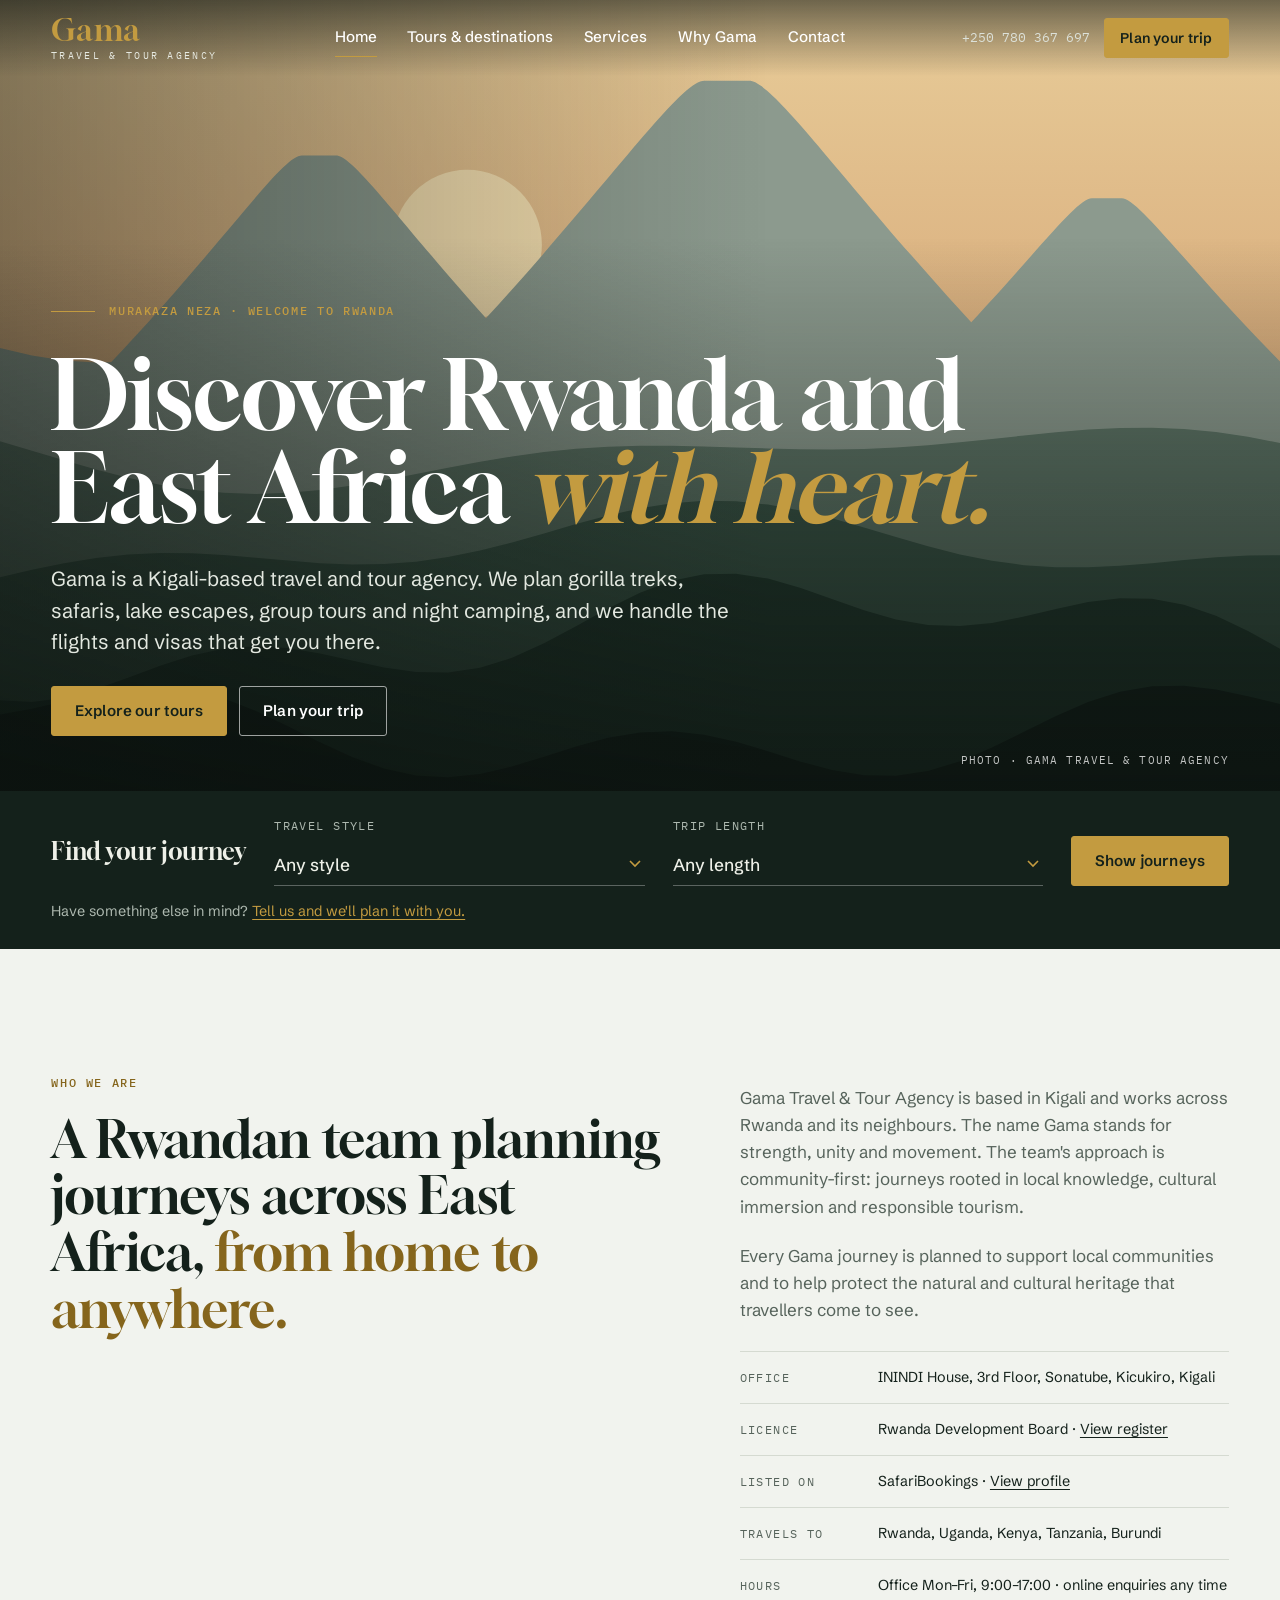
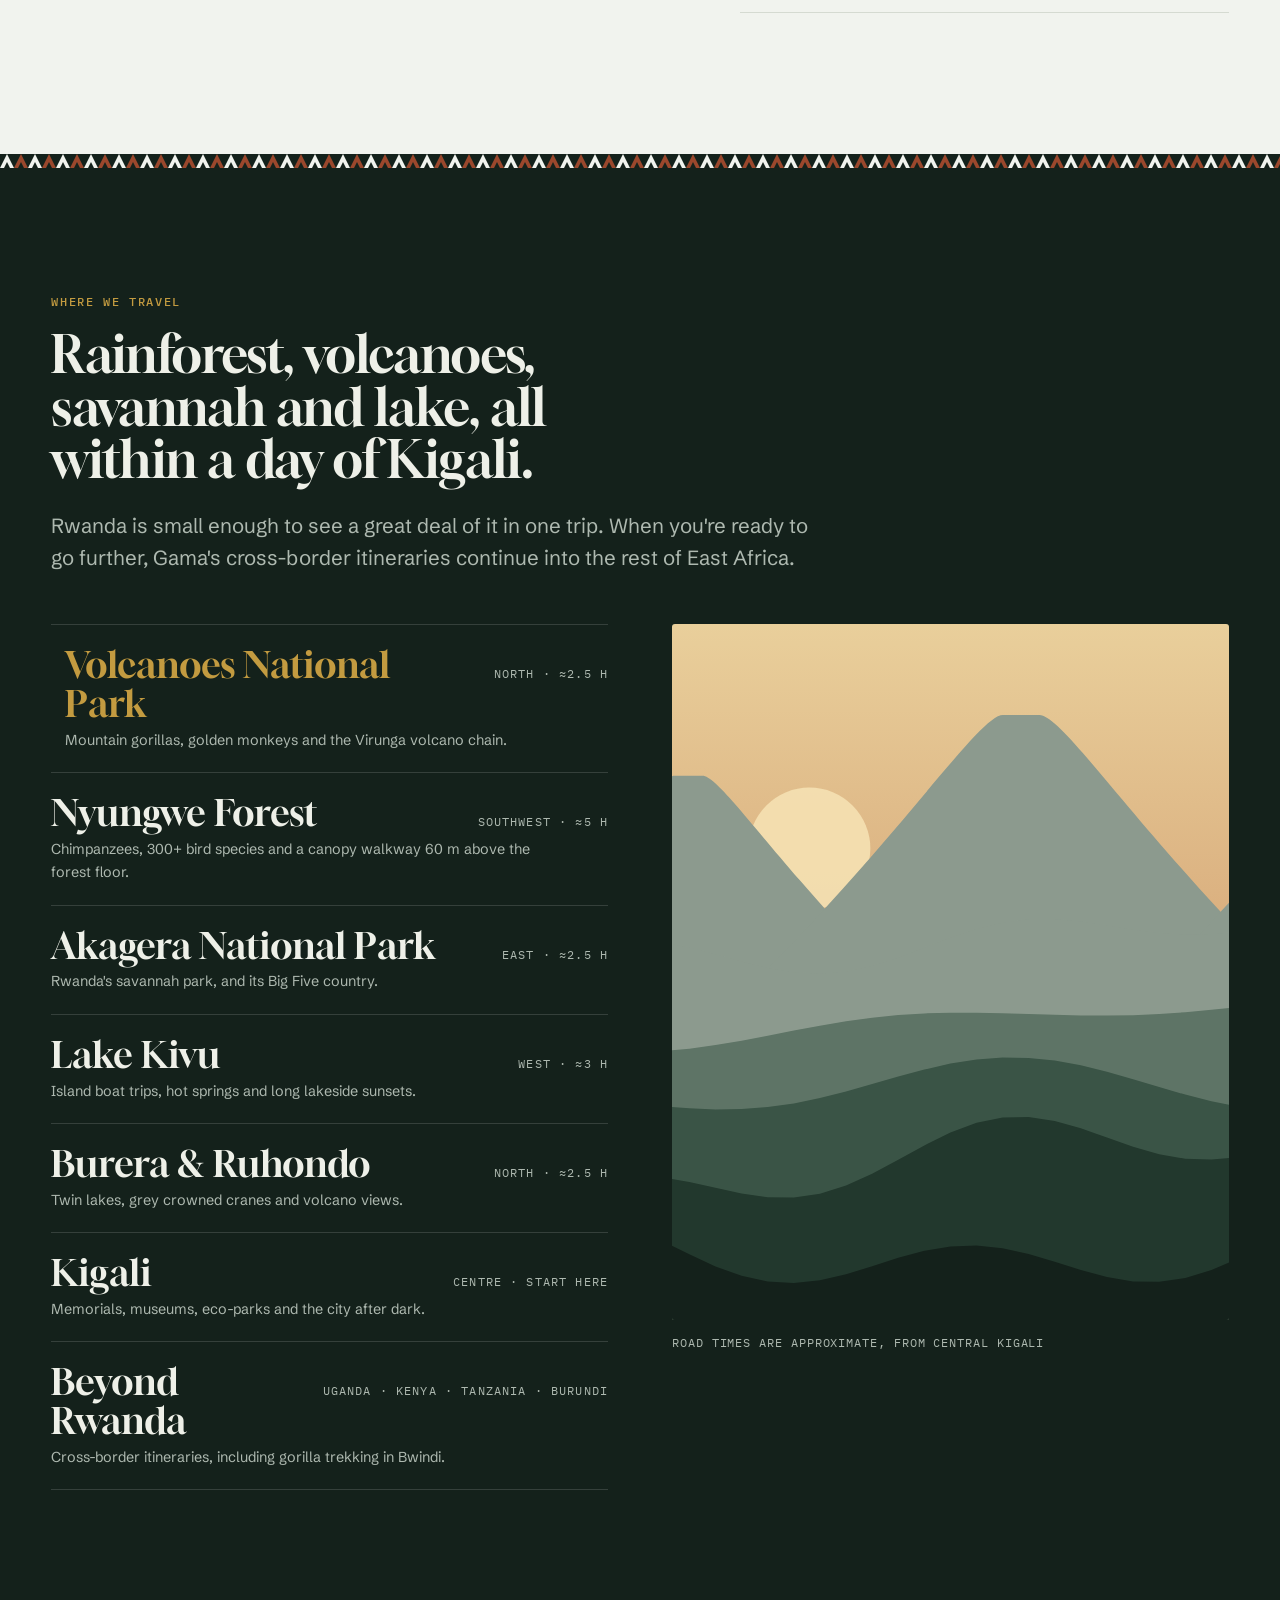
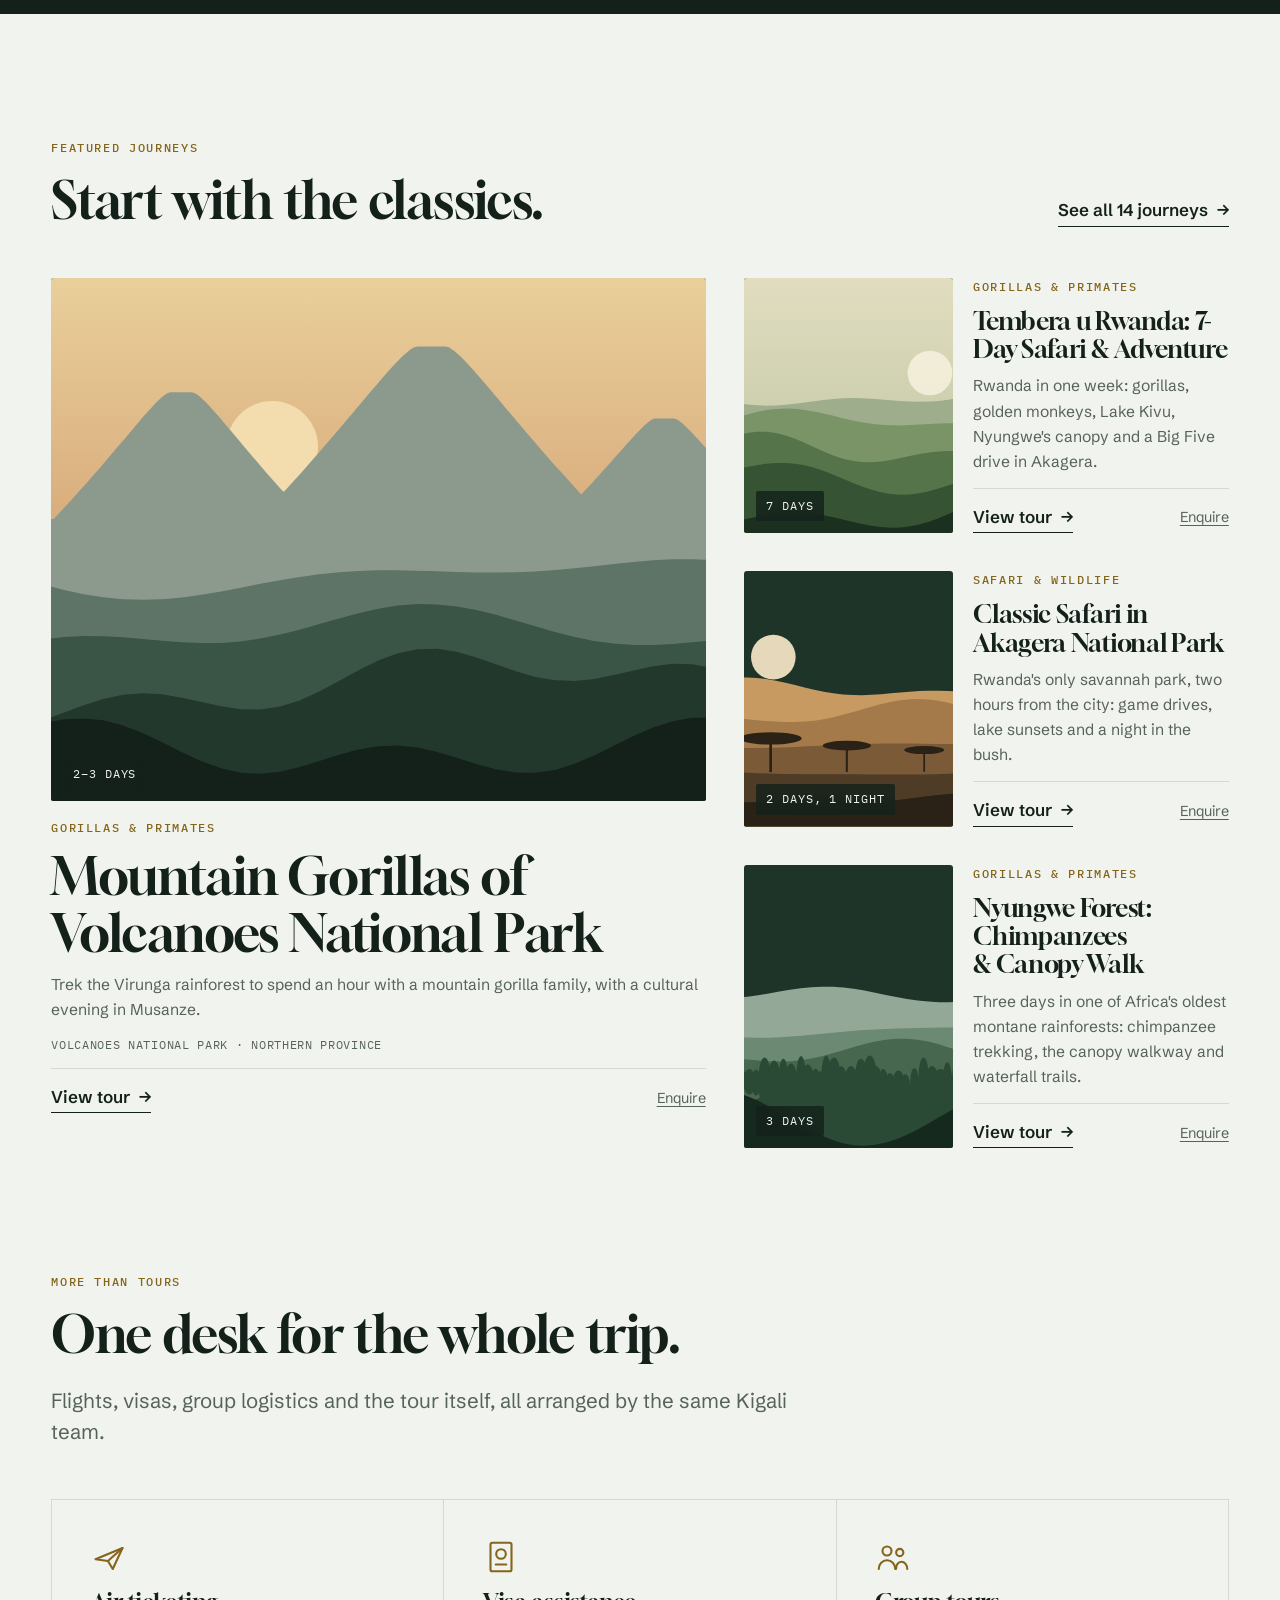
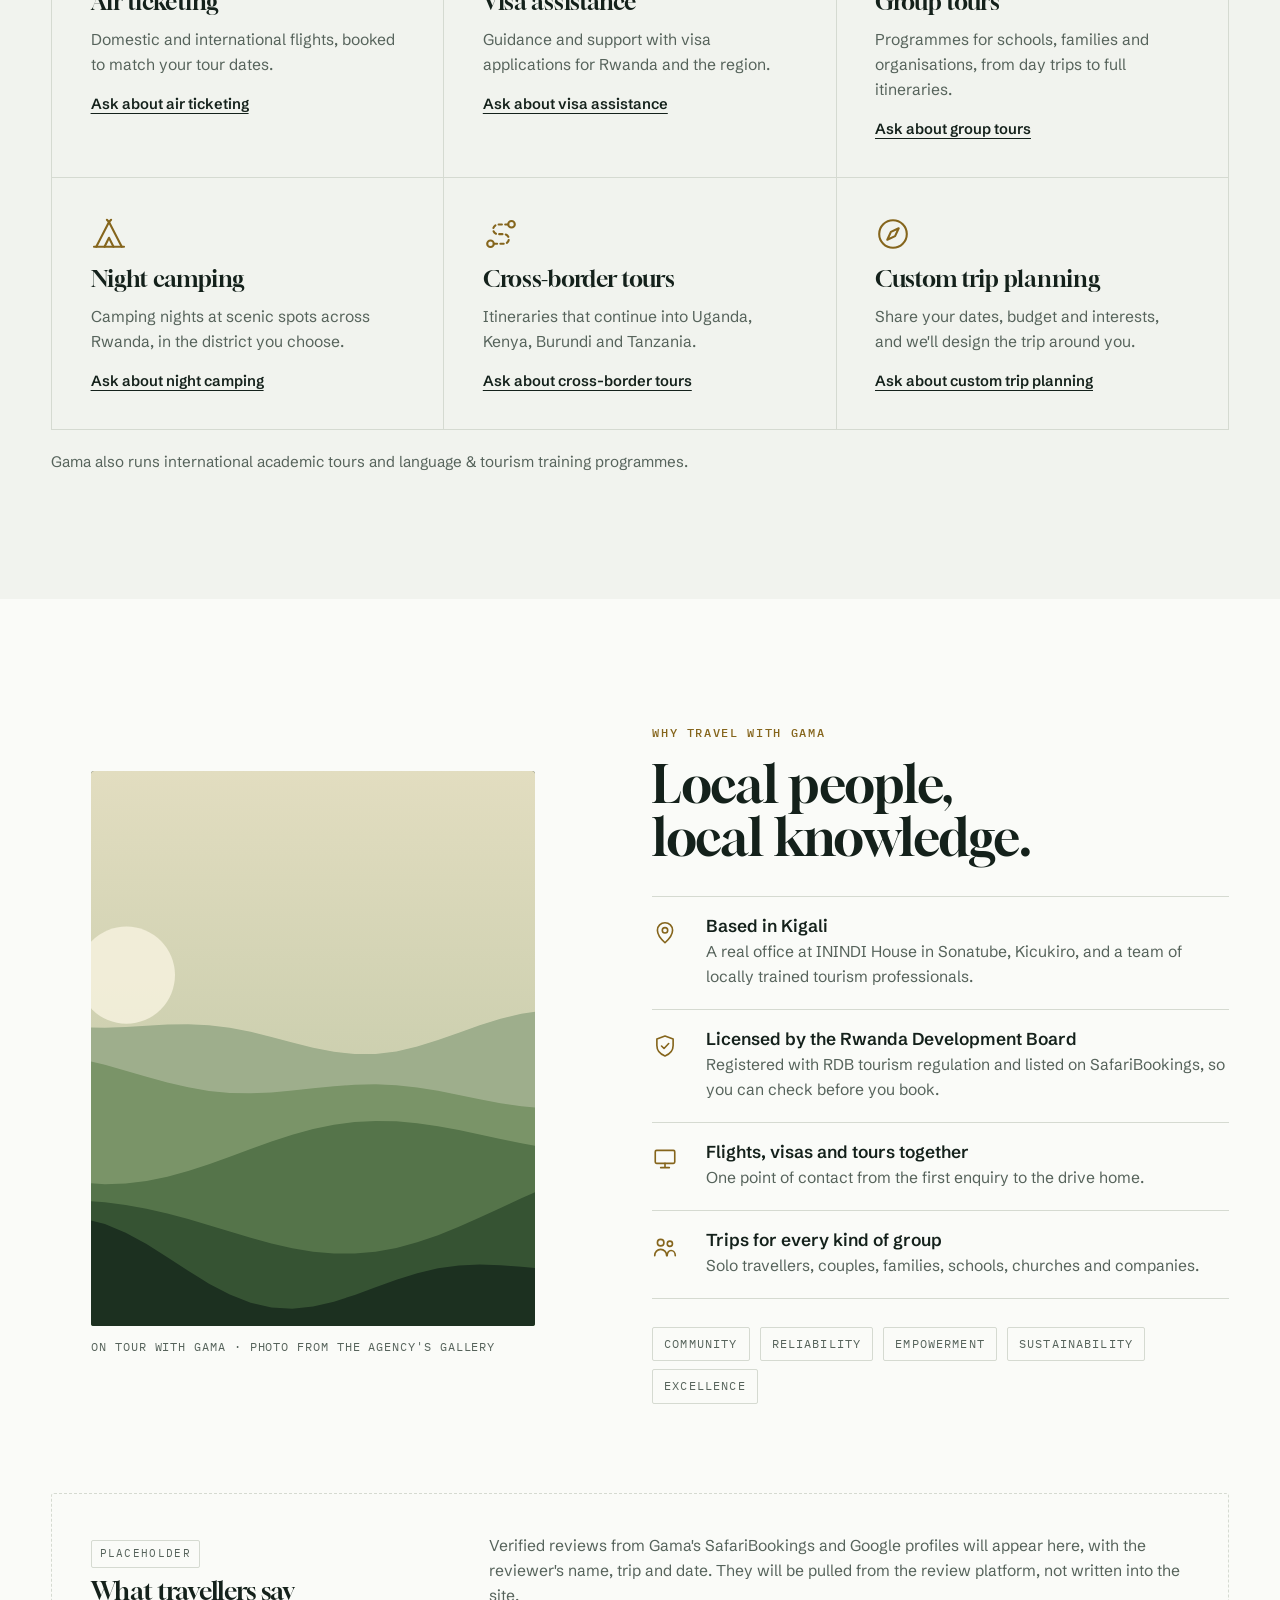
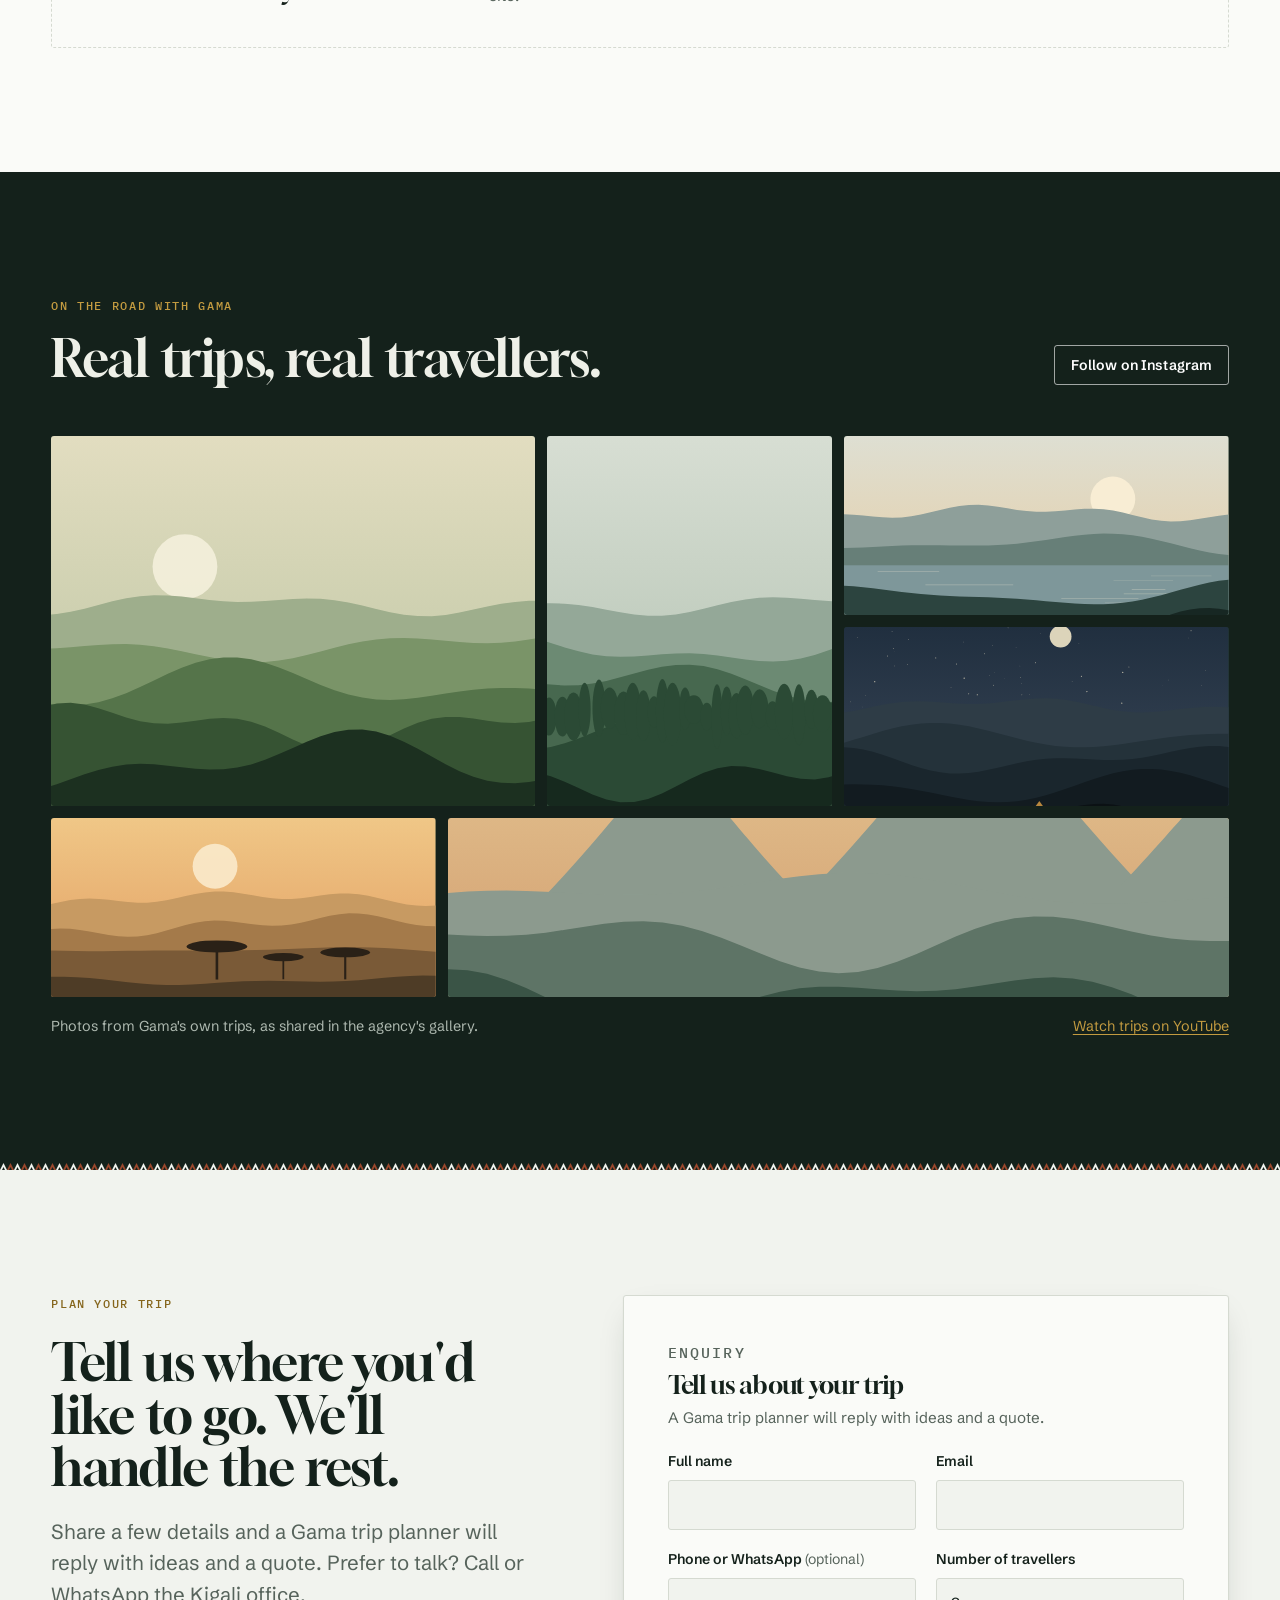
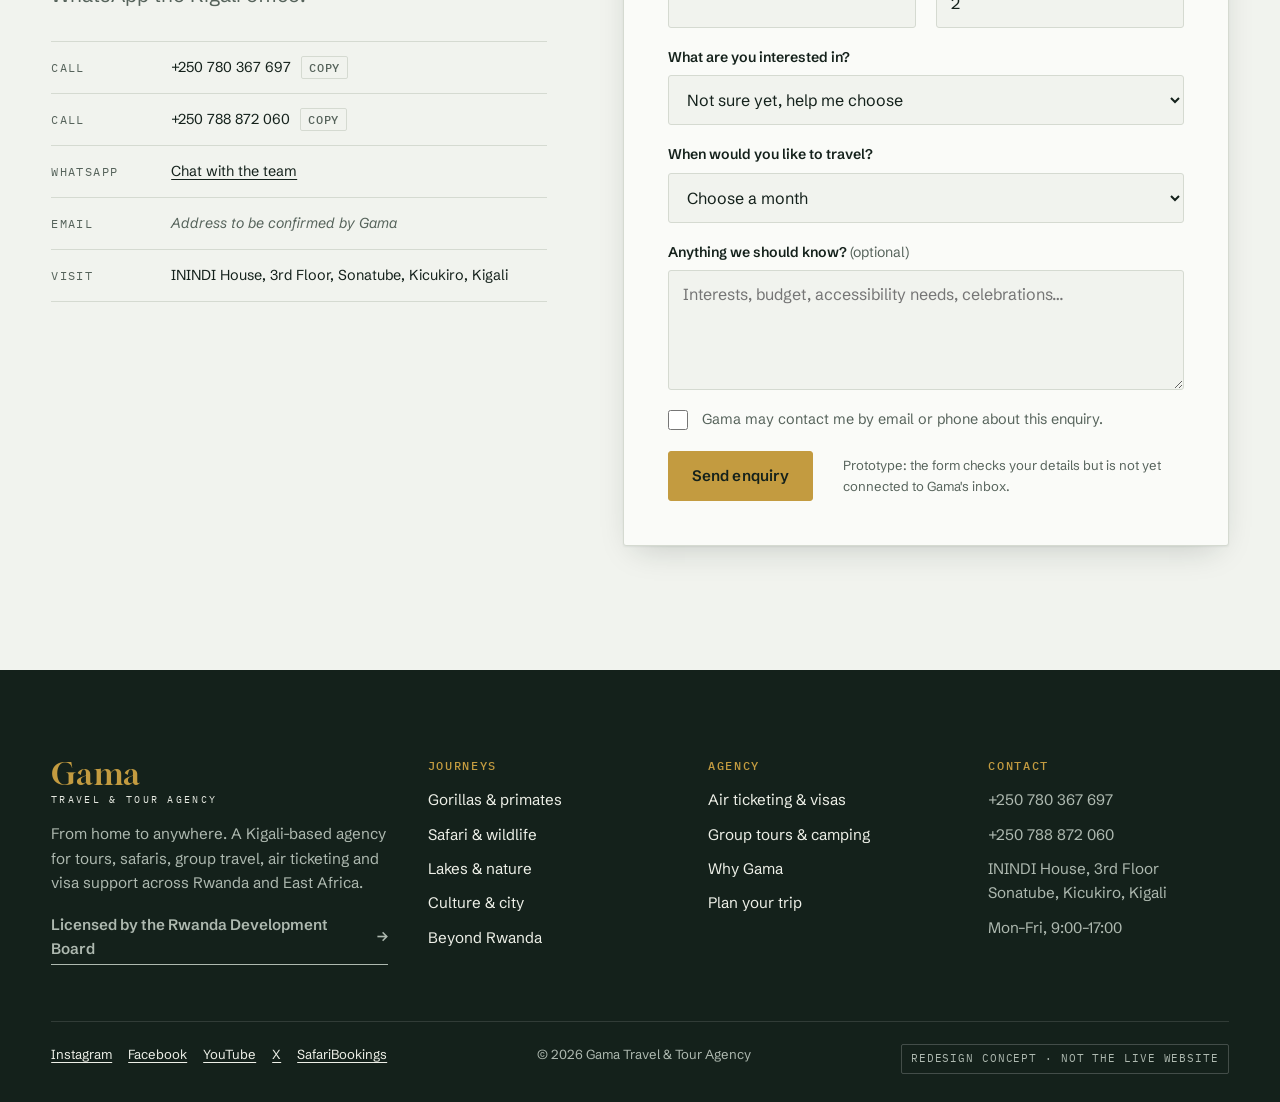
==== index.html @ 17bc899b "Add Gama Tour static site Co-Authored-By: Claude Opus 5.5 <noreply@anthropic.com> Claude-Session: ht" ====
<!doctype html>
<html lang="en">
<head>
<meta charset="utf-8">
<meta name="viewport" content="width=device-width, initial-scale=1, viewport-fit=cover">
<title>Gama Travel & Tour Agency · Tours in Rwanda & East Africa</title>
<meta name="claude:viewport-fit-sides" content="cover">
<meta name="description" content="Gorilla trekking, safaris, lake escapes, group tours and night camping across Rwanda and East Africa, planned by a Kigali-based, RDB-licensed team. Flights and visa support included.">
<meta property="og:title" content="Gama Travel & Tour Agency · Tours in Rwanda & East Africa">
<meta property="og:description" content="Gorilla trekking, safaris, lake escapes, group tours and night camping across Rwanda and East Africa, planned by a Kigali-based, RDB-licensed team. Flights and visa support included.">
<meta property="og:type" content="website">
<meta name="theme-color" content="#14211B">
<link rel="canonical" href="https://www.gamatour.agency/">
<link rel="preconnect" href="https://fonts.googleapis.com">
<link rel="preconnect" href="https://fonts.gstatic.com" crossorigin>
<link rel="stylesheet" href="https://fonts.googleapis.com/css2?family=Gloock&family=IBM+Plex+Mono:wght@400;500&family=Schibsted+Grotesk:ital,wght@0,400;0,500;0,600;1,400&display=swap">
<link rel="stylesheet" href="css/styles.css">
</head>
<body class="home-page">
<a class="skip-link" href="#main">Skip to content</a>
<header class="site-header">
  <div class="wrap">
    <a class="brand" href="index.html" aria-label="Gama Travel &amp; Tour Agency, home">
      <span class="brand__name">Gama</span>
      <span class="brand__sub">Travel &amp; Tour Agency</span>
    </a>
    <nav class="nav" aria-label="Main">
      <a href="index.html" aria-current="page">Home</a>
      <a href="tours.html">Tours &amp; destinations</a>
      <a href="index.html#services">Services</a>
      <a href="index.html#why">Why Gama</a>
      <a href="index.html#plan">Contact</a>
    </nav>
    <div class="header-cta">
      <a class="header-phone" href="tel:+250780367697">+250 780 367 697</a>
      <a class="btn btn--small" href="index.html#plan">Plan your trip</a>
      <button class="menu-toggle" type="button" aria-expanded="false" aria-controls="mobile-menu"><span></span><span class="visually-hidden">Menu</span></button>
    </div>
  </div>
</header>
<div class="mobile-menu" id="mobile-menu" hidden>
  <div class="wrap">
    <nav aria-label="Mobile">
      <a href="index.html">Home</a>
      <a href="tours.html">Tours &amp; destinations</a>
      <a href="index.html#services">Services</a>
      <a href="index.html#why">Why Gama</a>
      <a href="index.html#plan">Contact</a>
    </nav>
    <div class="mobile-menu__foot">
      <a class="btn" href="index.html#plan">Plan your trip</a>
      <p>Call or WhatsApp: +250 780 367 697 · +250 788 872 060</p>
      <p>ININDI House, 3rd Floor, Sonatube, Kicukiro, Kigali</p>
    </div>
  </div>
</div>

<main id="main">
  <section class="hero" aria-labelledby="hero-title">
    <figure class="media " data-scene="volcano" data-seed="11"><img src="https://www.gamatour.agency/wp-content/uploads/2025/08/WhatsApp-Image-2025-08-14-at-8.25.55-AM.jpeg" alt="Travellers on a Gama tour in Rwanda" fetchpriority="high" decoding="async"></figure>
    <div class="wrap hero__inner">
      <p class="eyebrow eyebrow--light hero__kicker">Murakaza neza · Welcome to Rwanda</p>
      <h1 id="hero-title">Discover Rwanda and East Africa <em>with heart.</em></h1>
      <p class="hero__text">Gama is a Kigali-based travel and tour agency. We plan gorilla treks, safaris, lake escapes, group tours and night camping, and we handle the flights and visas that get you there.</p>
      <div class="hero__actions">
        <a class="btn" href="tours.html">Explore our tours</a>
        <a class="btn btn--ghost" href="#plan">Plan your trip</a>
      </div>
    </div>
    <p class="hero__caption">Photo · Gama Travel &amp; Tour Agency</p>
  </section>

  <div class="finder-wrap">
    <form class="wrap finder" id="finder" aria-label="Find a journey">
      <p class="finder__title">Find your journey</p>
      <div>
        <label for="finder-style">Travel style</label>
        <select class="select-dark" id="finder-style" name="style" data-fill="categories"></select>
      </div>
      <div>
        <label for="finder-length">Trip length</label>
        <select class="select-dark" id="finder-length" name="length" data-fill="durations"></select>
      </div>
      <button class="btn" type="submit">Show journeys</button>
      <p class="finder__foot">Have something else in mind? <a href="#plan">Tell us and we'll plan it with you.</a></p>
    </form>
  </div>

  <section class="section" aria-labelledby="intro-title">
    <div class="wrap intro">
      <div class="reveal">
        <p class="eyebrow" id="intro-title">Who we are</p>
        <p class="intro__statement" style="margin-top:18px">A Rwandan team planning journeys across East Africa, <span>from home to anywhere.</span></p>
      </div>
      <div class="intro__body reveal">
        <p>Gama Travel &amp; Tour Agency is based in Kigali and works across Rwanda and its neighbours. The name Gama stands for strength, unity and movement. The team's approach is community-first: journeys rooted in local knowledge, cultural immersion and responsible tourism.</p>
        <p>Every Gama journey is planned to support local communities and to help protect the natural and cultural heritage that travellers come to see.</p>
        <dl class="ledger">
          <div><dt>Office</dt><dd>ININDI House, 3rd Floor, Sonatube, Kicukiro, Kigali</dd></div>
          <div><dt>Licence</dt><dd>Rwanda Development Board · <a href="https://tourismregulation.rw/en/entity/profile/2081/" target="_blank" rel="noopener">View register</a></dd></div>
          <div><dt>Listed on</dt><dd>SafariBookings · <a href="https://www.safaribookings.com/p8043" target="_blank" rel="noopener">View profile</a></dd></div>
          <div><dt>Travels to</dt><dd>Rwanda, Uganda, Kenya, Tanzania, Burundi</dd></div>
          <div><dt>Hours</dt><dd>Office Mon–Fri, 9:00–17:00 · online enquiries any time</dd></div>
        </dl>
      </div>
    </div>
  </section>

  <div class="imigongo" role="presentation"></div>

  <section class="section on-dark" id="destinations" aria-labelledby="dest-title">
    <div class="wrap">
      <div class="section-head">
        <div class="section-head__text">
          <p class="eyebrow">Where we travel</p>
          <h2 id="dest-title">Rainforest, volcanoes, savannah and lake, all within a day of Kigali.</h2>
        </div>
        <p class="lead">Rwanda is small enough to see a great deal of it in one trip. When you're ready to go further, Gama's cross-border itineraries continue into the rest of East Africa.</p>
      </div>
      <div class="destinations">
        <ul class="dest-list">
          <li class="dest-item is-active" data-dest="volcanoes">
          <a href="tours.html#primates">
            <figure class="media dest-item__thumb" data-scene="volcano" data-seed="11"><img src="https://www.gamatour.agency/wp-content/uploads/2025/08/rwanda-gorilla-tours-750x450-1.jpg" alt="" loading="lazy" decoding="async"></figure>
            <span class="dest-item__name">Volcanoes National Park</span>
            <span class="dest-item__meta">North · ≈2.5 h</span>
            <span class="dest-item__desc">Mountain gorillas, golden monkeys and the Virunga volcano chain.</span>
          </a>
        </li>
<li class="dest-item" data-dest="nyungwe">
          <a href="tour.html#nyungwe-3-day">
            <figure class="media dest-item__thumb" data-scene="forest" data-seed="3"><img src="https://www.gamatour.agency/wp-content/uploads/2026/01/canopy-walk-nyungwe-750x450-1.jpeg" alt="" loading="lazy" decoding="async"></figure>
            <span class="dest-item__name">Nyungwe Forest</span>
            <span class="dest-item__meta">Southwest · ≈5 h</span>
            <span class="dest-item__desc">Chimpanzees, 300+ bird species and a canopy walkway 60 m above the forest floor.</span>
          </a>
        </li>
<li class="dest-item" data-dest="akagera">
          <a href="tours.html#wildlife">
            <figure class="media dest-item__thumb" data-scene="savanna" data-seed="7"><img src="https://www.gamatour.agency/wp-content/uploads/2025/08/akagera-rwanda-1-1024x524.jpg" alt="" loading="lazy" decoding="async"></figure>
            <span class="dest-item__name">Akagera National Park</span>
            <span class="dest-item__meta">East · ≈2.5 h</span>
            <span class="dest-item__desc">Rwanda's savannah park, and its Big Five country.</span>
          </a>
        </li>
<li class="dest-item" data-dest="kivu">
          <a href="tour.html#lake-kivu-escape">
            <figure class="media dest-item__thumb" data-scene="lake" data-seed="5"><img src="https://www.gamatour.agency/wp-content/uploads/2025/08/Rwanda-Congo-Nile-Trail-Lake-Kivu-1024x576.webp" alt="" loading="lazy" decoding="async"></figure>
            <span class="dest-item__name">Lake Kivu</span>
            <span class="dest-item__meta">West · ≈3 h</span>
            <span class="dest-item__desc">Island boat trips, hot springs and long lakeside sunsets.</span>
          </a>
        </li>
<li class="dest-item" data-dest="twin">
          <a href="tour.html#twin-lakes-burera-ruhondo">
            <figure class="media dest-item__thumb" data-scene="lake" data-seed="9"><img src="https://www.gamatour.agency/wp-content/uploads/2026/03/Twin-lakes-of-Burera-and-Ruhondo-2.jpg" alt="" loading="lazy" decoding="async"></figure>
            <span class="dest-item__name">Burera &amp; Ruhondo</span>
            <span class="dest-item__meta">North · ≈2.5 h</span>
            <span class="dest-item__desc">Twin lakes, grey crowned cranes and volcano views.</span>
          </a>
        </li>
<li class="dest-item" data-dest="kigali">
          <a href="tour.html#kigali-city-tour">
            <figure class="media dest-item__thumb" data-scene="city" data-seed="2"><img src="https://www.gamatour.agency/wp-content/uploads/2026/05/Rwanda_upscayl_4x_realesrgan-x4plus-1024x576.png" alt="" loading="lazy" decoding="async"></figure>
            <span class="dest-item__name">Kigali</span>
            <span class="dest-item__meta">Centre · start here</span>
            <span class="dest-item__desc">Memorials, museums, eco-parks and the city after dark.</span>
          </a>
        </li>
<li class="dest-item" data-dest="beyond">
          <a href="tours.html#crossborder">
            <figure class="media dest-item__thumb" data-scene="savanna" data-seed="21"><img src="https://www.gamatour.agency/wp-content/uploads/2026/01/The-Majestic-Murchison-Falls-in-Uganda-1024x576.jpg" alt="" loading="lazy" decoding="async"></figure>
            <span class="dest-item__name">Beyond Rwanda</span>
            <span class="dest-item__meta">Uganda · Kenya · Tanzania · Burundi</span>
            <span class="dest-item__desc">Cross-border itineraries, including gorilla trekking in Bwindi.</span>
          </a>
        </li>
        </ul>
        <div class="dest-stage" aria-hidden="true">
          <div class="dest-stage__frame">
            <figure class="media is-active" data-dest="volcanoes" data-scene="volcano" data-seed="11"><img src="https://www.gamatour.agency/wp-content/uploads/2025/08/rwanda-gorilla-tours-750x450-1.jpg" alt="Mountain gorilla in Volcanoes National Park" loading="lazy" decoding="async"></figure>
<figure class="media " data-dest="nyungwe" data-scene="forest" data-seed="3"><img src="https://www.gamatour.agency/wp-content/uploads/2026/01/canopy-walk-nyungwe-750x450-1.jpeg" alt="Canopy walkway in Nyungwe Forest" loading="lazy" decoding="async"></figure>
<figure class="media " data-dest="akagera" data-scene="savanna" data-seed="7"><img src="https://www.gamatour.agency/wp-content/uploads/2025/08/akagera-rwanda-1-1024x524.jpg" alt="Savannah plains of Akagera National Park" loading="lazy" decoding="async"></figure>
<figure class="media " data-dest="kivu" data-scene="lake" data-seed="5"><img src="https://www.gamatour.agency/wp-content/uploads/2025/08/Rwanda-Congo-Nile-Trail-Lake-Kivu-1024x576.webp" alt="Lake Kivu shoreline" loading="lazy" decoding="async"></figure>
<figure class="media " data-dest="twin" data-scene="lake" data-seed="9"><img src="https://www.gamatour.agency/wp-content/uploads/2026/03/Twin-lakes-of-Burera-and-Ruhondo-2.jpg" alt="Lakes Burera and Ruhondo" loading="lazy" decoding="async"></figure>
<figure class="media " data-dest="kigali" data-scene="city" data-seed="2"><img src="https://www.gamatour.agency/wp-content/uploads/2026/05/Rwanda_upscayl_4x_realesrgan-x4plus-1024x576.png" alt="Kigali city view" loading="lazy" decoding="async"></figure>
<figure class="media " data-dest="beyond" data-scene="savanna" data-seed="21"><img src="https://www.gamatour.agency/wp-content/uploads/2026/01/The-Majestic-Murchison-Falls-in-Uganda-1024x576.jpg" alt="Murchison Falls in Uganda" loading="lazy" decoding="async"></figure>
          </div>
          <p class="dest-stage__note">Road times are approximate, from central Kigali</p>
        </div>
      </div>
    </div>
  </section>

  <section class="section" aria-labelledby="featured-title">
    <div class="wrap">
      <div class="section-head">
        <div class="section-head__text">
          <p class="eyebrow">Featured journeys</p>
          <h2 id="featured-title">Start with the classics.</h2>
        </div>
        <a class="link-arrow" href="tours.html" data-count-link>See all journeys</a>
      </div>
      <div class="featured" id="featured" data-featured="volcanoes-gorillas,tembera-u-rwanda-7-day,akagera-classic-safari,nyungwe-3-day"></div>
    </div>
  </section>

  <section class="section" id="services" aria-labelledby="services-title" style="padding-top:0">
    <div class="wrap">
      <div class="section-head">
        <div class="section-head__text">
          <p class="eyebrow">More than tours</p>
          <h2 id="services-title">One desk for the whole trip.</h2>
        </div>
        <p class="lead">Flights, visas, group logistics and the tour itself, all arranged by the same Kigali team.</p>
      </div>
      <div class="services">
        <article class="service">
          <svg viewBox="0 0 24 24" aria-hidden="true" stroke-linecap="round" stroke-linejoin="round"><path d="M3 13.5 21 6l-6.5 14-3.2-5.3L3 13.5Z"/><path d="M11.3 14.7 21 6"/></svg>
          <h3>Air ticketing</h3>
          <p>Domestic and international flights, booked to match your tour dates.</p>
          <button type="button" data-interest="Air ticketing">Ask about air ticketing</button>
        </article>
<article class="service">
          <svg viewBox="0 0 24 24" aria-hidden="true" stroke-linecap="round" stroke-linejoin="round"><rect x="5" y="2.5" width="14" height="19" rx="1.2"/><circle cx="12" cy="10" r="3.2"/><path d="M8.5 17h7"/></svg>
          <h3>Visa assistance</h3>
          <p>Guidance and support with visa applications for Rwanda and the region.</p>
          <button type="button" data-interest="Visa assistance">Ask about visa assistance</button>
        </article>
<article class="service">
          <svg viewBox="0 0 24 24" aria-hidden="true" stroke-linecap="round" stroke-linejoin="round"><circle cx="8" cy="8" r="3"/><circle cx="16.5" cy="9" r="2.4"/><path d="M2.5 20c0-3.4 2.5-5.8 5.5-5.8s5.5 2.4 5.5 5.8"/><path d="M14 20c0-2.7 1.4-4.8 3.6-4.8S21.5 17.3 21.5 20"/></svg>
          <h3>Group tours</h3>
          <p>Programmes for schools, families and organisations, from day trips to full itineraries.</p>
          <button type="button" data-interest="Group tour">Ask about group tours</button>
        </article>
<article class="service">
          <svg viewBox="0 0 24 24" aria-hidden="true" stroke-linecap="round" stroke-linejoin="round"><path d="M2 20.5h20"/><path d="M12 4 3.5 20.5"/><path d="m12 4 8.5 16.5"/><path d="m9 20.5 3-6 3 6"/><path d="M10.6 2.5 12 4l1.4-1.5"/></svg>
          <h3>Night camping</h3>
          <p>Camping nights at scenic spots across Rwanda, in the district you choose.</p>
          <button type="button" data-interest="Night camping">Ask about night camping</button>
        </article>
<article class="service">
          <svg viewBox="0 0 24 24" aria-hidden="true" stroke-linecap="round" stroke-linejoin="round"><circle cx="5" cy="18.5" r="2.2"/><circle cx="19" cy="5.5" r="2.2"/><path d="M7.2 18.5H14a3.2 3.2 0 0 0 0-6.4h-4a3.2 3.2 0 0 1 0-6.4h6.8" stroke-dasharray="2.2 2.2"/></svg>
          <h3>Cross-border tours</h3>
          <p>Itineraries that continue into Uganda, Kenya, Burundi and Tanzania.</p>
          <button type="button" data-interest="Cross-border tour">Ask about cross-border tours</button>
        </article>
<article class="service">
          <svg viewBox="0 0 24 24" aria-hidden="true" stroke-linecap="round" stroke-linejoin="round"><circle cx="12" cy="12" r="9.2"/><path d="m15.8 8.2-2.4 5.2-5.2 2.4 2.4-5.2 5.2-2.4Z"/></svg>
          <h3>Custom trip planning</h3>
          <p>Share your dates, budget and interests, and we'll design the trip around you.</p>
          <button type="button" data-interest="Custom trip">Ask about custom trip planning</button>
        </article>
      </div>
      <p class="muted" style="margin-top:20px;font-size:.95rem">Gama also runs international academic tours and language &amp; tourism training programmes.</p>
    </div>
  </section>

  <section class="section" id="why" aria-labelledby="why-title" style="background:var(--paper)">
    <div class="wrap">
      <div class="why">
        <figure class="why__photo reveal">
          <figure class="media " data-scene="hills" data-seed="41"><img src="https://www.gamatour.agency/wp-content/uploads/2025/08/WhatsApp-Image-2025-08-02-at-12.59.12-AM.jpeg" alt="Gama guides and travellers on tour" loading="lazy" decoding="async"></figure>
          <figcaption>On tour with Gama · photo from the agency's gallery</figcaption>
        </figure>
        <div class="reveal">
          <p class="eyebrow">Why travel with Gama</p>
          <h2 id="why-title" style="font-size:var(--t-h2);margin-top:16px">Local people, local knowledge.</h2>
          <ul class="why__list">
            <li><svg viewBox="0 0 24 24" aria-hidden="true" stroke-linecap="round" stroke-linejoin="round"><path d="M12 21s-7-6.2-7-11.5a7 7 0 1 1 14 0C19 14.8 12 21 12 21Z"/><circle cx="12" cy="9.5" r="2.5"/></svg><div><h3>Based in Kigali</h3><p>A real office at ININDI House in Sonatube, Kicukiro, and a team of locally trained tourism professionals.</p></div></li>
            <li><svg viewBox="0 0 24 24" aria-hidden="true" stroke-linecap="round" stroke-linejoin="round"><path d="M12 2.8 4.5 5.6v6c0 4.6 3.2 8 7.5 9.6 4.3-1.6 7.5-5 7.5-9.6v-6L12 2.8Z"/><path d="m8.8 12 2.3 2.3 4.3-4.6"/></svg><div><h3>Licensed by the Rwanda Development Board</h3><p>Registered with RDB tourism regulation and listed on SafariBookings, so you can check before you book.</p></div></li>
            <li><svg viewBox="0 0 24 24" aria-hidden="true" stroke-linecap="round" stroke-linejoin="round"><rect x="3" y="4" width="18" height="12" rx="1.2"/><path d="M8 20h8M12 16v4"/></svg><div><h3>Flights, visas and tours together</h3><p>One point of contact from the first enquiry to the drive home.</p></div></li>
            <li><svg viewBox="0 0 24 24" aria-hidden="true" stroke-linecap="round" stroke-linejoin="round"><circle cx="8" cy="8" r="3"/><circle cx="16.5" cy="9" r="2.4"/><path d="M2.5 20c0-3.4 2.5-5.8 5.5-5.8s5.5 2.4 5.5 5.8"/><path d="M14 20c0-2.7 1.4-4.8 3.6-4.8S21.5 17.3 21.5 20"/></svg><div><h3>Trips for every kind of group</h3><p>Solo travellers, couples, families, schools, churches and companies.</p></div></li>
          </ul>
          <div class="values" aria-label="Gama's core values">
            <span>Community</span><span>Reliability</span><span>Empowerment</span><span>Sustainability</span><span>Excellence</span>
          </div>
        </div>
      </div>
      <aside class="reviews-slot" aria-label="Traveller reviews (placeholder)">
        <div>
          <span class="placeholder-tag">Placeholder</span>
          <h3>What travellers say</h3>
        </div>
        <p>Verified reviews from Gama's SafariBookings and Google profiles will appear here, with the reviewer's name, trip and date. They will be pulled from the review platform, not written into the site.</p>
      </aside>
    </div>
  </section>

  <section class="section on-dark" aria-labelledby="gallery-title">
    <div class="wrap">
      <div class="section-head">
        <div class="section-head__text">
          <p class="eyebrow">On the road with Gama</p>
          <h2 id="gallery-title">Real trips, real travellers.</h2>
        </div>
        <a class="btn btn--ghost btn--small" href="https://www.instagram.com/gama_travel_tour_agency/" target="_blank" rel="noopener">Follow on Instagram</a>
      </div>
      <div class="gallery">
        <figure class="media g1" data-scene="hills" data-seed="31"><img src="https://www.gamatour.agency/wp-content/uploads/2025/08/WhatsApp-Image-2025-08-14-at-8.53.28-AM-1024x682.jpeg" alt="A moment from a Gama trip, from the agency's photo gallery" loading="lazy" decoding="async"></figure>
<figure class="media g2" data-scene="forest" data-seed="32"><img src="https://www.gamatour.agency/wp-content/uploads/2025/08/WhatsApp-Image-2025-08-14-at-8.36.53-AM-683x1024.jpeg" alt="A moment from a Gama trip, from the agency's photo gallery" loading="lazy" decoding="async"></figure>
<figure class="media g3" data-scene="lake" data-seed="33"><img src="https://www.gamatour.agency/wp-content/uploads/2026/01/WhatsApp-Image-2026-01-25-at-4.27.30-PM-1024x768.jpeg" alt="A moment from a Gama trip, from the agency's photo gallery" loading="lazy" decoding="async"></figure>
<figure class="media g4" data-scene="night" data-seed="34"><img src="https://www.gamatour.agency/wp-content/uploads/2026/03/WhatsApp-Image-2026-03-27-at-11.02.42-PM-1024x768.jpeg" alt="A moment from a Gama trip, from the agency's photo gallery" loading="lazy" decoding="async"></figure>
<figure class="media g5" data-scene="savanna" data-seed="35"><img src="https://www.gamatour.agency/wp-content/uploads/2025/09/WhatsApp-Image-2025-08-30-at-11.49.45-AM.jpeg" alt="A moment from a Gama trip, from the agency's photo gallery" loading="lazy" decoding="async"></figure>
<figure class="media g6" data-scene="volcano" data-seed="36"><img src="https://www.gamatour.agency/wp-content/uploads/2025/08/WhatsApp-Image-2025-08-14-at-8.41.53-AM-1024x682.jpeg" alt="A moment from a Gama trip, from the agency's photo gallery" loading="lazy" decoding="async"></figure>
      </div>
      <div class="gallery__note"><span>Photos from Gama's own trips, as shared in the agency's gallery.</span><a href="https://www.youtube.com/@GamaTravelAndTourAgency" target="_blank" rel="noopener">Watch trips on YouTube</a></div>
    </div>
  </section>

  <div class="imigongo imigongo--thin" role="presentation"></div>

  <section class="section" id="plan" aria-labelledby="plan-title">
    <div class="wrap plan">
      <div class="plan__intro">
        <p class="eyebrow">Plan your trip</p>
        <h2 id="plan-title">Tell us where you'd like to go. We'll handle the rest.</h2>
        <p class="lead">Share a few details and a Gama trip planner will reply with ideas and a quote. Prefer to talk? Call or WhatsApp the Kigali office.</p>
        <ul class="contact-lines">
          <li><span class="k">Call</span><span class="v"><span>+250 780 367 697</span><button class="copy-btn" type="button" data-copy="+250780367697">Copy</button></span></li>
          <li><span class="k">Call</span><span class="v"><span>+250 788 872 060</span><button class="copy-btn" type="button" data-copy="+250788872060">Copy</button></span></li>
          <li><span class="k">WhatsApp</span><span class="v"><a href="https://wa.me/250780367697" target="_blank" rel="noopener">Chat with the team</a></span></li>
          <li><span class="k">Email</span><span class="v tbc">Address to be confirmed by Gama</span></li>
          <li><span class="k">Visit</span><span class="v">ININDI House, 3rd Floor, Sonatube, Kicukiro, Kigali</span></li>
        </ul>
      </div>
      <form class="enquiry" novalidate aria-labelledby="plan-title">
    <div class="enquiry__head">
      <p class="eyebrow">Enquiry</p>
      <h3 id="plan-title">Tell us about your trip</h3>
      <p>A Gama trip planner will reply with ideas and a quote.</p>
    </div>
    <div class="form-grid">
      <div class="field">
        <label for="plan-name">Full name</label>
        <input id="plan-name" name="name" type="text" autocomplete="name" required aria-describedby="plan-name-error">
        <p class="field-error" id="plan-name-error" aria-live="polite"></p>
      </div>
      <div class="field">
        <label for="plan-email">Email</label>
        <input id="plan-email" name="email" type="email" autocomplete="email" inputmode="email" required aria-describedby="plan-email-error">
        <p class="field-error" id="plan-email-error" aria-live="polite"></p>
      </div>
      <div class="field">
        <label for="plan-phone">Phone or WhatsApp <span class="opt">(optional)</span></label>
        <input id="plan-phone" name="phone" type="tel" autocomplete="tel" inputmode="tel" aria-describedby="plan-phone-error">
        <p class="field-error" id="plan-phone-error" aria-live="polite"></p>
      </div>
      <div class="field">
        <label for="plan-travellers">Number of travellers</label>
        <input id="plan-travellers" name="travellers" type="number" min="1" max="60" value="2" inputmode="numeric" required aria-describedby="plan-travellers-error">
        <p class="field-error" id="plan-travellers-error" aria-live="polite"></p>
      </div>
      <div class="field field--full">
        <label for="plan-interest">What are you interested in?</label>
        <select id="plan-interest" name="interest" data-fill="interest"></select>
      </div>
      <div class="field field--full">
        <label for="plan-month">When would you like to travel?</label>
        <select id="plan-month" name="month" data-fill="months" required aria-describedby="plan-month-error"></select>
        <p class="field-error" id="plan-month-error" aria-live="polite"></p>
      </div>
      <div class="field field--full">
        <label for="plan-message">Anything we should know? <span class="opt">(optional)</span></label>
        <textarea id="plan-message" name="message" rows="4" placeholder="Interests, budget, accessibility needs, celebrations…"></textarea>
      </div>
      <div class="field field--full">
        <label class="check" for="plan-consent">
          <input id="plan-consent" name="consent" type="checkbox" aria-describedby="plan-consent-error">
          <span>Gama may contact me by email or phone about this enquiry.</span>
        </label>
        <p class="field-error" id="plan-consent-error" aria-live="polite"></p>
      </div>
    </div>
    <div class="form-foot">
      <button class="btn" type="submit">Send enquiry</button>
      <small>Prototype: the form checks your details but is not yet connected to Gama's inbox.</small>
    </div>
    <div class="form-status" role="status" tabindex="-1"></div>
  </form>
    </div>
  </section>
</main>
<footer class="site-footer">
  <div class="wrap">
    <div class="footer-top">
      <div class="footer-brand">
        <a class="brand" href="index.html" aria-label="Gama Travel &amp; Tour Agency, home">
          <span class="brand__name">Gama</span>
          <span class="brand__sub">Travel &amp; Tour Agency</span>
        </a>
        <p>From home to anywhere. A Kigali-based agency for tours, safaris, group travel, air ticketing and visa support across Rwanda and East Africa.</p>
        <p><a class="link-arrow" href="https://tourismregulation.rw/en/entity/profile/2081/" target="_blank" rel="noopener">Licensed by the Rwanda Development Board</a></p>
      </div>
      <div class="footer-col">
        <h2>Journeys</h2>
        <ul>
          <li><a href="tours.html#primates">Gorillas &amp; primates</a></li>
          <li><a href="tours.html#wildlife">Safari &amp; wildlife</a></li>
          <li><a href="tours.html#lakes">Lakes &amp; nature</a></li>
          <li><a href="tours.html#culture">Culture &amp; city</a></li>
          <li><a href="tours.html#crossborder">Beyond Rwanda</a></li>
        </ul>
      </div>
      <div class="footer-col">
        <h2>Agency</h2>
        <ul>
          <li><a href="index.html#services">Air ticketing &amp; visas</a></li>
          <li><a href="index.html#services">Group tours &amp; camping</a></li>
          <li><a href="index.html#why">Why Gama</a></li>
          <li><a href="index.html#plan">Plan your trip</a></li>
        </ul>
      </div>
      <div class="footer-col">
        <h2>Contact</h2>
        <ul>
          <li>+250 780 367 697</li>
          <li>+250 788 872 060</li>
          <li>ININDI House, 3rd Floor<br>Sonatube, Kicukiro, Kigali</li>
          <li>Mon–Fri, 9:00–17:00</li>
        </ul>
      </div>
    </div>
    <div class="footer-bottom">
      <div class="socials">
        <a href="https://www.instagram.com/gama_travel_tour_agency/" target="_blank" rel="noopener">Instagram</a>
        <a href="https://www.facebook.com/61579463322255/" target="_blank" rel="noopener">Facebook</a>
        <a href="https://www.youtube.com/@GamaTravelAndTourAgency" target="_blank" rel="noopener">YouTube</a>
        <a href="https://x.com/gamatourtravel" target="_blank" rel="noopener">X</a>
        <a href="https://www.safaribookings.com/p8043" target="_blank" rel="noopener">SafariBookings</a>
      </div>
      <span>© <span data-year>2026</span> Gama Travel &amp; Tour Agency</span>
      <span class="concept-note">Redesign concept · not the live website</span>
    </div>
  </div>
</footer>

<script src="js/data.js"></script>
<script src="js/scenes.js"></script>
<script src="js/site.js"></script>
<script src="js/home.js"></script>
</body>
</html>
---- css/styles.css ----
/*
 * Gama Travel & Tour Agency: redesign prototype design system
 *
 * Layout concept: an editorial travel journal. Full-bleed photography sits
 * against a pale "Virunga mist" page, with deep volcanic-green bands for
 * moments of atmosphere. Gama's gold is the single accent. A thin Imigongo
 * zig-zag (Rwanda's geometric cow-dung art) marks major section breaks.
 */

:root {
  /* Color */
  --mist: #F1F3EE;        /* page ground: green-tinted off-white */
  --paper: #FAFBF8;       /* raised surfaces */
  --ink: #14211B;         /* volcanic green-black: text and dark bands */
  --forest: #1E3429;      /* secondary dark */
  --stone: #56635B;       /* muted text (5.9:1 on mist) */
  --line: #D5DAD1;        /* hairlines */
  --gold: #C39B40;        /* Gama gold: fills, rules, text on dark */
  --gold-ink: #85651C;    /* gold for text on light grounds (4.8:1) */
  --clay: #9A472C;        /* Imigongo only */
  --on-dark: #EEF0E8;
  --on-dark-muted: #AEB9B0;
  --danger: #A3321F;
  --ok: #2F6B46;
  --scrim: rgba(12, 20, 16, 0.62);

  /* Type */
  --font-display: "Gloock", "Iowan Old Style", "Palatino Linotype", Georgia, serif;
  --font-body: "Schibsted Grotesk", "Helvetica Neue", Arial, sans-serif;
  --font-mono: "IBM Plex Mono", ui-monospace, "SFMono-Regular", Menlo, monospace;

  --t-hero: clamp(2.75rem, 1.6rem + 5.4vw, 6.25rem);
  --t-h1: clamp(2.4rem, 1.6rem + 3.4vw, 4.5rem);
  --t-h2: clamp(1.9rem, 1.4rem + 2.2vw, 3.25rem);
  --t-h3: clamp(1.25rem, 1.1rem + 0.6vw, 1.6rem);
  --t-lead: clamp(1.08rem, 1rem + 0.35vw, 1.3rem);
  --t-body: 1.0625rem;
  --t-small: 0.9rem;
  --t-label: 0.74rem;

  /* Space */
  --gutter: clamp(16px, 4vw, 56px);
  --section: clamp(4.5rem, 3rem + 6vw, 9rem);
  --radius: 3px;
  --max: 1320px;
  --header-h: 76px;
  --shadow: 0 1px 2px rgba(20, 33, 27, 0.06), 0 12px 32px -12px rgba(20, 33, 27, 0.22);
  --ease: cubic-bezier(0.2, 0.7, 0.2, 1);
}

@media (prefers-color-scheme: dark) {
  :root:not([data-theme="light"]) {
    --mist: #0F1713; --paper: #16211B; --ink: #E9ECE4; --forest: #0B120E; --stone: #A2AEA5;
    --line: #2B3A32; --gold: #D2AE5A; --gold-ink: #D9B868; --on-dark: #EEF0E8; --on-dark-muted: #AEB9B0;
    --danger: #F08A73; --ok: #7CC596; --scrim: rgba(5, 9, 7, 0.68); color-scheme: dark;
  }
}
:root[data-theme="dark"] {
  --mist: #0F1713; --paper: #16211B; --ink: #E9ECE4; --forest: #0B120E; --stone: #A2AEA5;
  --line: #2B3A32; --gold: #D2AE5A; --gold-ink: #D9B868; --on-dark: #EEF0E8; --on-dark-muted: #AEB9B0;
  --danger: #F08A73; --ok: #7CC596; --scrim: rgba(5, 9, 7, 0.68); color-scheme: dark;
}

/* Dark bands keep the same look in both themes */
:root { --band: #14211B; --band-2: #1E3429; }
@media (prefers-color-scheme: dark) { :root:not([data-theme="light"]) { --band: #0B120E; --band-2: #13201A; } }
:root[data-theme="dark"] { --band: #0B120E; --band-2: #13201A; }

/* ---------- Base ---------- */
*, *::before, *::after { box-sizing: border-box; }
html { scroll-behavior: smooth; scroll-padding-top: calc(var(--header-h) + 16px); -webkit-text-size-adjust: 100%; }
@media (prefers-reduced-motion: reduce) { html { scroll-behavior: auto; } *, *::before, *::after { transition-duration: 0.01ms !important; animation-duration: 0.01ms !important; } }
body {
  margin: 0; background: var(--mist); color: var(--ink);
  font-family: var(--font-body); font-size: var(--t-body); line-height: 1.6;
  -webkit-font-smoothing: antialiased; text-rendering: optimizeLegibility; overflow-x: hidden;
}
body::before { content: ""; position: fixed; inset: 0 0 auto; height: env(safe-area-inset-top, 0px); z-index: 60; background: var(--band); }
body.menu-open { overflow: hidden; }
img { max-width: 100%; display: block; }
a { color: inherit; text-underline-offset: 0.2em; text-decoration-thickness: 1px; }
h1, h2, h3, h4 { font-family: var(--font-display); font-weight: 400; line-height: 1.04; letter-spacing: -0.012em; margin: 0; text-wrap: balance; }
p { margin: 0; }
ul { margin: 0; padding: 0; }
:focus-visible { outline: 2px solid var(--gold); outline-offset: 3px; border-radius: 2px; }
.skip-link { position: absolute; left: 12px; top: -60px; z-index: 100; background: var(--gold); color: #14211B; padding: 10px 16px; font-weight: 600; }
.skip-link:focus { top: calc(12px + env(safe-area-inset-top, 0px)); }
.visually-hidden { position: absolute !important; width: 1px; height: 1px; overflow: hidden; clip: rect(0 0 0 0); white-space: nowrap; }

.wrap {
  width: 100%; max-width: calc(var(--max) + 2 * var(--gutter)); margin-inline: auto;
  padding-left: max(var(--gutter), env(safe-area-inset-left, 0px));
  padding-right: max(var(--gutter), env(safe-area-inset-right, 0px));
}
.section { padding-block: var(--section); }
.eyebrow { font-family: var(--font-mono); font-size: var(--t-label); letter-spacing: 0.14em; text-transform: uppercase; color: var(--gold-ink); font-weight: 500; }
.on-dark .eyebrow, .eyebrow--light { color: var(--gold); }
.lead { font-size: var(--t-lead); line-height: 1.55; color: var(--stone); max-width: 38em; }
.muted { color: var(--stone); }
.tbc { color: var(--stone); font-style: italic; }

/* Imigongo divider */
.imigongo {
  height: 14px; width: 100%;
  background-color: var(--band);
  background-image: url("data:image/svg+xml,%3Csvg xmlns='http://www.w3.org/2000/svg' width='28' height='14' viewBox='0 0 28 14'%3E%3Cpath d='M0 14 L7 0 L14 14 Z' fill='%23F1F3EE'/%3E%3Cpath d='M14 14 L21 0 L28 14 Z' fill='%239A472C'/%3E%3Cpath d='M4 14 L7 8 L10 14 Z' fill='%2314211B'/%3E%3Cpath d='M18 14 L21 8 L24 14 Z' fill='%2314211B'/%3E%3C/svg%3E");
  background-size: 28px 14px; background-repeat: repeat-x;
}
.imigongo--thin { height: 7px; background-size: 14px 7px; }

/* ---------- Buttons & links ---------- */
.btn {
  --b-bg: var(--gold); --b-fg: #14211B; --b-bd: var(--gold);
  display: inline-flex; align-items: center; justify-content: center; gap: 0.6em;
  min-height: 50px; padding: 0 1.5em; border: 1px solid var(--b-bd); border-radius: var(--radius);
  background: var(--b-bg); color: var(--b-fg); font: 600 0.95rem/1 var(--font-body); letter-spacing: 0.01em;
  text-decoration: none; cursor: pointer; transition: background 0.25s var(--ease), color 0.25s var(--ease), border-color 0.25s, transform 0.25s var(--ease);
}
.btn:hover { --b-bg: #D7B25A; --b-bd: #D7B25A; }
.btn:active { transform: translateY(1px); }
.btn--ghost { --b-bg: transparent; --b-fg: #FFFFFF; --b-bd: rgba(255, 255, 255, 0.6); }
.btn--ghost:hover { --b-bg: rgba(255, 255, 255, 0.12); --b-bd: #FFFFFF; }
.btn--line { --b-bg: transparent; --b-fg: var(--ink); --b-bd: var(--ink); }
.btn--line:hover { --b-bg: var(--ink); --b-fg: var(--mist); --b-bd: var(--ink); }
.btn--small { min-height: 40px; padding: 0 1.1em; font-size: 0.88rem; }
.btn--block { width: 100%; }
.btn svg { width: 18px; height: 18px; flex: none; }

.link-arrow {
  display: inline-flex; align-items: center; gap: 0.5em; font-weight: 600; text-decoration: none;
  border-bottom: 1px solid currentColor; padding-bottom: 2px;
}
.link-arrow::after { content: "→"; transition: transform 0.25s var(--ease); }
.link-arrow:hover::after { transform: translateX(4px); }
.link-quiet { color: var(--stone); text-decoration: underline; font-size: var(--t-small); }
.link-quiet:hover { color: var(--ink); }

/* ---------- Header ---------- */
.site-header {
  position: fixed; top: env(safe-area-inset-top, 0px); left: 0; right: 0; z-index: 50;
  color: #FFFFFF; transition: background 0.35s var(--ease), color 0.35s, box-shadow 0.35s;
}
.site-header::before { content: ""; position: absolute; inset: 0; background: linear-gradient(rgba(10, 16, 13, 0.55), rgba(10, 16, 13, 0)); pointer-events: none; transition: opacity 0.35s; }
.site-header.is-solid { background: var(--band); box-shadow: 0 1px 0 rgba(255, 255, 255, 0.06); }
.site-header.is-solid::before { opacity: 0; }
.site-header .wrap { position: relative; display: flex; align-items: center; justify-content: space-between; gap: 24px; height: var(--header-h); }
.brand { display: inline-flex; flex-direction: column; text-decoration: none; line-height: 1; gap: 5px; }
.brand__name { font-family: var(--font-display); font-size: 1.85rem; letter-spacing: 0.01em; color: var(--gold); }
.brand__sub { font-family: var(--font-mono); font-size: 0.6rem; letter-spacing: 0.24em; text-transform: uppercase; color: #E6E9E1; }
.nav { display: flex; align-items: center; gap: clamp(18px, 2.4vw, 36px); }
.nav a { text-decoration: none; font-size: 0.95rem; font-weight: 500; padding-block: 6px; border-bottom: 1px solid transparent; transition: border-color 0.2s; }
.nav a:hover, .nav a[aria-current="page"] { border-color: var(--gold); }
.header-cta { display: flex; align-items: center; gap: 14px; }
.header-phone { font-family: var(--font-mono); font-size: 0.8rem; color: #DCE1D9; text-decoration: none; }
.menu-toggle { display: none; background: none; border: 1px solid rgba(255, 255, 255, 0.4); color: inherit; border-radius: var(--radius); width: 46px; height: 46px; cursor: pointer; align-items: center; justify-content: center; }
.menu-toggle span { display: block; width: 20px; height: 1.5px; background: currentColor; position: relative; transition: transform 0.3s var(--ease), background 0.2s; }
.menu-toggle span::before, .menu-toggle span::after { content: ""; position: absolute; left: 0; width: 20px; height: 1.5px; background: currentColor; transition: transform 0.3s var(--ease); }
.menu-toggle span::before { top: -6px; } .menu-toggle span::after { top: 6px; }
.menu-toggle[aria-expanded="true"] span { background: transparent; }
.menu-toggle[aria-expanded="true"] span::before { transform: translateY(6px) rotate(45deg); }
.menu-toggle[aria-expanded="true"] span::after { transform: translateY(-6px) rotate(-45deg); }

.mobile-menu {
  position: fixed; inset: calc(var(--header-h) + env(safe-area-inset-top, 0px)) 0 0; z-index: 49; background: var(--band); color: var(--on-dark);
  padding-block: 28px calc(28px + env(safe-area-inset-bottom, 0px)); overflow-y: auto; animation: menuIn 0.35s var(--ease);
}
@keyframes menuIn { from { opacity: 0; transform: translateY(-8px); } }
.mobile-menu nav { display: grid; }
.mobile-menu nav a { font-family: var(--font-display); font-size: 2.1rem; text-decoration: none; padding-block: 12px; border-bottom: 1px solid rgba(255, 255, 255, 0.1); }
.mobile-menu__foot { display: grid; gap: 14px; margin-top: 28px; color: var(--on-dark-muted); font-size: var(--t-small); }
.mobile-menu__foot .btn { width: 100%; }

@media (max-width: 960px) {
  .nav, .header-phone { display: none; }
  .menu-toggle { display: inline-flex; }
  .header-cta .btn { display: none; }
}

/* ---------- Media (photo + illustrated fallback) ---------- */
.media { position: relative; margin: 0; overflow: hidden; background: var(--band-2); isolation: isolate; }
.media .scene { position: absolute; inset: 0; width: 100%; height: 100%; display: block; }
.media img { position: absolute; inset: 0; width: 100%; height: 100%; object-fit: cover; opacity: 0; transition: opacity 0.7s var(--ease), transform 1.2s var(--ease); }
.media.is-loaded img { opacity: 1; }
.media:not(.is-loaded):not(.is-fallback)::after {
  content: ""; position: absolute; inset: 0; z-index: 1;
  background: linear-gradient(100deg, transparent 30%, rgba(255, 255, 255, 0.14) 50%, transparent 70%);
  background-size: 220% 100%; animation: shimmer 1.6s linear infinite;
}
@keyframes shimmer { from { background-position: 120% 0; } to { background-position: -120% 0; } }

/* ---------- Hero ---------- */
.hero { position: relative; color: #FFFFFF; min-height: clamp(600px, 88vh, 880px); display: flex; flex-direction: column; justify-content: flex-end; }
.hero > .media { position: absolute; inset: 0; z-index: -1; }
.hero::before { content: ""; position: absolute; inset: 0; z-index: 0; pointer-events: none; background: linear-gradient(180deg, rgba(10, 16, 13, 0) 30%, rgba(10, 16, 13, 0.72) 100%), linear-gradient(90deg, rgba(10, 16, 13, 0.45) 0%, rgba(10, 16, 13, 0) 60%); }
.hero { isolation: isolate; }
.hero__inner { position: relative; z-index: 1; padding-block: calc(var(--header-h) + 64px) 56px; display: grid; gap: 28px; }
.hero__kicker { display: flex; align-items: center; gap: 14px; }
.hero__kicker::before { content: ""; width: 44px; height: 1px; background: var(--gold); }
.hero h1 { font-size: var(--t-hero); max-width: 11.5em; line-height: 0.98; }
.hero h1 em { font-style: italic; color: var(--gold); }
.hero__text { font-size: var(--t-lead); max-width: 34em; color: #E3E8E0; line-height: 1.55; }
.hero__actions { display: flex; flex-wrap: wrap; gap: 12px; }
.hero__caption { position: absolute; z-index: 1; right: max(var(--gutter), env(safe-area-inset-right, 0px)); bottom: 22px; font-family: var(--font-mono); font-size: 0.7rem; letter-spacing: 0.1em; text-transform: uppercase; color: rgba(255, 255, 255, 0.75); text-align: right; }

/* Trip finder */
.finder-wrap { position: relative; z-index: 2; margin-top: -1px; background: var(--band); }
.finder { display: grid; grid-template-columns: auto 1fr 1fr auto; align-items: end; gap: 0 28px; padding-block: 26px; color: var(--on-dark); }
.finder__title { font-family: var(--font-display); font-size: 1.5rem; line-height: 1.1; align-self: center; max-width: 9em; }
.finder label { display: block; font-family: var(--font-mono); font-size: var(--t-label); letter-spacing: 0.12em; text-transform: uppercase; color: var(--on-dark-muted); margin-bottom: 8px; }
.finder select { width: 100%; }
.select-dark {
  appearance: none; background: transparent; color: var(--on-dark); border: 0; border-bottom: 1px solid rgba(255, 255, 255, 0.3);
  font: 500 1.08rem var(--font-body); padding: 10px 28px 10px 0; border-radius: 0; cursor: pointer;
  background-image: url("data:image/svg+xml,%3Csvg xmlns='http://www.w3.org/2000/svg' width='12' height='8' viewBox='0 0 12 8'%3E%3Cpath d='M1 1l5 5 5-5' stroke='%23C39B40' stroke-width='1.6' fill='none'/%3E%3C/svg%3E");
  background-repeat: no-repeat; background-position: right 4px center;
}
.select-dark option { color: #14211B; background: #FFFFFF; }
.finder .finder__foot { grid-column: 1 / -1; margin-top: 14px; font-size: var(--t-small); color: var(--on-dark-muted); }
.finder .finder__foot a { color: var(--gold); }
@media (max-width: 900px) {
  .finder { grid-template-columns: 1fr 1fr; gap: 20px; }
  .finder__title { grid-column: 1 / -1; max-width: none; }
  .finder .btn { grid-column: 1 / -1; }
  .finder .finder__foot { margin-top: 0; }
}
@media (max-width: 520px) { .finder { grid-template-columns: 1fr; } }

/* ---------- Intro / about ---------- */
.intro { display: grid; grid-template-columns: minmax(0, 1.25fr) minmax(0, 1fr); gap: clamp(32px, 6vw, 110px); align-items: start; }
.intro__statement { font-family: var(--font-display); font-size: var(--t-h2); line-height: 1.12; }
.intro__statement span { color: var(--gold-ink); }
.intro__body { display: grid; gap: 22px; padding-top: 10px; }
.intro__body p { color: var(--stone); }
.ledger { border-top: 1px solid var(--line); display: grid; margin-top: 6px; }
.ledger div { display: grid; grid-template-columns: 8.5em 1fr; gap: 16px; padding-block: 14px; border-bottom: 1px solid var(--line); font-size: var(--t-small); }
.ledger dt { font-family: var(--font-mono); font-size: var(--t-label); letter-spacing: 0.12em; text-transform: uppercase; color: var(--stone); padding-top: 3px; }
.ledger dd { margin: 0; }
.ledger a { color: var(--ink); }
@media (max-width: 860px) { .intro { grid-template-columns: 1fr; } }
@media (max-width: 420px) { .ledger div { grid-template-columns: 1fr; gap: 4px; } }

/* ---------- Section heads ---------- */
.section-head { display: flex; align-items: end; justify-content: space-between; gap: 24px 48px; flex-wrap: wrap; margin-bottom: clamp(32px, 4vw, 56px); }
.section-head__text { display: grid; gap: 16px; max-width: 46rem; }
.section-head h2 { font-size: var(--t-h2); }

/* ---------- Destinations index (dark) ---------- */
.on-dark { background: var(--band); color: var(--on-dark); }
.on-dark .lead, .on-dark .muted { color: var(--on-dark-muted); }
.destinations { display: grid; grid-template-columns: minmax(0, 1fr) minmax(0, 1fr); gap: clamp(32px, 5vw, 80px); align-items: start; }
.dest-list { list-style: none; border-top: 1px solid rgba(255, 255, 255, 0.14); counter-reset: none; }
.dest-item a {
  display: grid; grid-template-columns: 1fr auto; align-items: baseline; gap: 6px 20px; padding-block: 20px; text-decoration: none;
  border-bottom: 1px solid rgba(255, 255, 255, 0.14); transition: padding 0.35s var(--ease), color 0.25s;
}
.dest-item__name { font-family: var(--font-display); font-size: clamp(1.6rem, 1.2rem + 1.4vw, 2.5rem); line-height: 1.05; }
.dest-item__meta { font-family: var(--font-mono); font-size: 0.72rem; letter-spacing: 0.1em; text-transform: uppercase; color: var(--on-dark-muted); text-align: right; }
.dest-item__desc { grid-column: 1 / -1; color: var(--on-dark-muted); font-size: var(--t-small); max-width: 34em; }
.dest-item a:hover, .dest-item a:focus-visible, .dest-item.is-active a { padding-left: 14px; }
.dest-item.is-active .dest-item__name, .dest-item a:hover .dest-item__name { color: var(--gold); }
.dest-item__thumb { display: none; }
.dest-stage { position: sticky; top: calc(var(--header-h) + 24px); }
.dest-stage .media { aspect-ratio: 4 / 5; border-radius: var(--radius); }
.dest-stage .media { position: absolute; inset: 0; opacity: 0; transition: opacity 0.6s var(--ease); }
.dest-stage .media.is-active { opacity: 1; }
.dest-stage__frame { position: relative; aspect-ratio: 4 / 5; max-width: 100%; }
.dest-stage__note { margin-top: 14px; font-family: var(--font-mono); font-size: 0.72rem; letter-spacing: 0.08em; color: var(--on-dark-muted); text-transform: uppercase; }
@media (max-width: 900px) {
  .destinations { grid-template-columns: 1fr; }
  .dest-stage { display: none; }
  .dest-item a { grid-template-columns: 88px 1fr; align-items: center; }
  .dest-item__thumb { display: block; grid-row: span 3; width: 88px; aspect-ratio: 1; border-radius: var(--radius); }
  .dest-item__meta { text-align: left; }
  .dest-item__desc { grid-column: 2; }
}

/* ---------- Tour cards ---------- */
.tour-grid { display: grid; grid-template-columns: repeat(3, minmax(0, 1fr)); gap: clamp(28px, 3vw, 44px) clamp(20px, 2.4vw, 32px); }
.tour-card { display: flex; flex-direction: column; min-width: 0; }
.tour-card__media { position: relative; display: block; overflow: hidden; border-radius: var(--radius); }
.tour-card__media .media { aspect-ratio: 4 / 3; }
.tour-card:hover .media img, .tour-card:focus-within .media img { transform: scale(1.04); }
.tour-card__duration {
  position: absolute; left: 12px; bottom: 12px; z-index: 2; background: rgba(20, 33, 27, 0.82); color: #F1F3EE;
  font-family: var(--font-mono); font-size: 0.72rem; letter-spacing: 0.08em; text-transform: uppercase; padding: 6px 10px; border-radius: 2px;
  backdrop-filter: blur(6px);
}
.tour-card__body { display: grid; gap: 10px; padding-top: 18px; align-content: start; flex: 1; grid-template-rows: auto auto 1fr auto auto; }
.tour-card__title { font-size: var(--t-h3); line-height: 1.12; }
.tour-card__title a { text-decoration: none; background-image: linear-gradient(currentColor, currentColor); background-size: 0 1px; background-position: 0 100%; background-repeat: no-repeat; transition: background-size 0.4s var(--ease); }
.tour-card:hover .tour-card__title a, .tour-card__title a:focus-visible { background-size: 100% 1px; }
.tour-card__text { color: var(--stone); font-size: 0.98rem; }
.tour-card__meta { font-family: var(--font-mono); font-size: 0.72rem; letter-spacing: 0.06em; text-transform: uppercase; color: var(--stone); padding-top: 4px; }
.tour-card__actions { display: flex; align-items: center; justify-content: space-between; gap: 16px; padding-top: 14px; margin-top: 4px; border-top: 1px solid var(--line); }
.tour-card--feature { grid-column: span 2; }
.tour-card--feature .tour-card__media .media { aspect-ratio: 16 / 9.2; }
.tour-card--feature .tour-card__title { font-size: var(--t-h2); }
@media (max-width: 1020px) { .tour-grid { grid-template-columns: repeat(2, minmax(0, 1fr)); } .tour-card--feature { grid-column: 1 / -1; } }
@media (max-width: 620px) { .tour-grid { grid-template-columns: 1fr; } .tour-card--feature .tour-card__title { font-size: var(--t-h3); } .tour-card--feature .tour-card__media .media { aspect-ratio: 4 / 3; } }

/* Featured layout on the homepage */
.featured { display: grid; grid-template-columns: minmax(0, 1.35fr) minmax(0, 1fr); gap: clamp(28px, 3vw, 44px); }
.featured__side { display: grid; gap: clamp(28px, 3vw, 40px); }
.featured__side .tour-card { display: grid; grid-template-columns: minmax(0, 0.9fr) minmax(0, 1.1fr); gap: 20px; }
.featured__side .tour-card__body { padding-top: 0; grid-template-rows: auto auto 1fr auto; }
.featured__side .tour-card__media .media { aspect-ratio: 1 / 1; height: 100%; }
.featured__side .tour-card__meta { display: none; }
.featured__main .tour-card__media .media { aspect-ratio: 5 / 4; }
.featured__main .tour-card__title { font-size: var(--t-h2); }
@media (max-width: 1020px) { .featured { grid-template-columns: 1fr; } }
@media (max-width: 560px) { .featured__side .tour-card { grid-template-columns: 1fr; } .featured__side .tour-card__media .media { aspect-ratio: 4 / 3; } .featured__side .tour-card__body { padding-top: 0; } .featured__side .tour-card__meta { display: block; } }

/* ---------- Services ---------- */
.services { display: grid; grid-template-columns: repeat(3, minmax(0, 1fr)); border-top: 1px solid var(--line); border-left: 1px solid var(--line); }
.service { padding: clamp(24px, 3vw, 40px); border-right: 1px solid var(--line); border-bottom: 1px solid var(--line); display: grid; gap: 14px; align-content: start; background: transparent; transition: background 0.3s; }
.service:hover { background: var(--paper); }
.service svg { width: 36px; height: 36px; stroke: var(--gold-ink); fill: none; stroke-width: 1.4; }
.service h3 { font-size: 1.45rem; }
.service p { color: var(--stone); font-size: 0.98rem; }
.service button { justify-self: start; background: none; border: 0; padding: 0; color: var(--ink); font: 600 0.92rem var(--font-body); cursor: pointer; text-decoration: underline; text-underline-offset: 0.25em; margin-top: 4px; }
@media (max-width: 900px) { .services { grid-template-columns: repeat(2, minmax(0, 1fr)); } }
@media (max-width: 560px) { .services { grid-template-columns: 1fr; } }

/* ---------- Why Gama ---------- */
.why { display: grid; grid-template-columns: minmax(0, 1fr) minmax(0, 1.1fr); gap: clamp(32px, 6vw, 96px); align-items: center; }
.why__photo { position: relative; }
.why__photo .media { aspect-ratio: 4 / 5; border-radius: var(--radius); }
.why__photo figcaption { margin-top: 12px; font-family: var(--font-mono); font-size: 0.72rem; letter-spacing: 0.08em; text-transform: uppercase; color: var(--stone); }
.why__list { list-style: none; display: grid; gap: 0; margin-top: 32px; border-top: 1px solid var(--line); }
.why__list li { display: grid; grid-template-columns: 2.5rem 1fr; gap: 14px; padding-block: 20px; border-bottom: 1px solid var(--line); }
.why__list svg { width: 26px; height: 26px; stroke: var(--gold-ink); fill: none; stroke-width: 1.5; margin-top: 3px; }
.why__list h3 { font-family: var(--font-body); font-weight: 600; font-size: 1.08rem; letter-spacing: 0; margin-bottom: 4px; }
.why__list p { color: var(--stone); font-size: 0.98rem; }
.values { display: flex; flex-wrap: wrap; gap: 8px 10px; margin-top: 28px; }
.values span { font-family: var(--font-mono); font-size: 0.72rem; letter-spacing: 0.1em; text-transform: uppercase; border: 1px solid var(--line); padding: 7px 11px; border-radius: 2px; color: var(--stone); }
@media (max-width: 900px) { .why { grid-template-columns: 1fr; } .why__photo .media { aspect-ratio: 16 / 11; } }

/* Reviews placeholder */
.reviews-slot { margin-top: clamp(56px, 7vw, 96px); display: grid; grid-template-columns: minmax(0, 1fr) minmax(0, 2fr); gap: 24px 48px; padding: clamp(24px, 3vw, 40px); border: 1px dashed var(--line); border-radius: var(--radius); align-items: center; }
.reviews-slot h3 { font-size: var(--t-h3); }
.reviews-slot p { color: var(--stone); font-size: 0.98rem; }
.placeholder-tag { display: inline-block; font-family: var(--font-mono); font-size: 0.68rem; letter-spacing: 0.12em; text-transform: uppercase; background: var(--paper); border: 1px solid var(--line); color: var(--stone); padding: 4px 8px; border-radius: 2px; margin-bottom: 10px; }
@media (max-width: 760px) { .reviews-slot { grid-template-columns: 1fr; } }

/* ---------- Gallery ---------- */
.gallery { display: grid; grid-template-columns: repeat(12, minmax(0, 1fr)); grid-auto-rows: clamp(120px, 14vw, 200px); gap: 12px; }
.gallery .media { border-radius: var(--radius); height: 100%; }
.g1 { grid-column: 1 / 6; grid-row: span 2; } .g2 { grid-column: 6 / 9; grid-row: span 2; } .g3 { grid-column: 9 / 13; }
.g4 { grid-column: 9 / 13; } .g5 { grid-column: 1 / 5; } .g6 { grid-column: 5 / 13; }
.gallery__note { margin-top: 18px; display: flex; flex-wrap: wrap; justify-content: space-between; gap: 12px; font-size: var(--t-small); color: var(--on-dark-muted); }
.gallery__note a { color: var(--gold); }
@media (max-width: 760px) {
  .gallery { grid-template-columns: repeat(2, minmax(0, 1fr)); grid-auto-rows: 160px; }
  .g1, .g6 { grid-column: 1 / -1; grid-row: span 1; } .g2 { grid-column: 1; grid-row: span 2; } .g3, .g4 { grid-column: 2; } .g5 { grid-column: 1 / -1; }
}

/* ---------- Plan / enquiry ---------- */
.plan { display: grid; grid-template-columns: minmax(0, 0.9fr) minmax(0, 1.1fr); gap: clamp(32px, 6vw, 96px); align-items: start; }
.plan__intro { display: grid; gap: 22px; position: sticky; top: calc(var(--header-h) + 24px); }
.plan__intro h2 { font-size: var(--t-h2); }
.contact-lines { list-style: none; display: grid; gap: 0; border-top: 1px solid var(--line); margin-top: 8px; }
.contact-lines li { display: grid; grid-template-columns: 7.5em 1fr; gap: 12px; padding-block: 14px; border-bottom: 1px solid var(--line); font-size: var(--t-small); align-items: baseline; }
.contact-lines .k { font-family: var(--font-mono); font-size: var(--t-label); letter-spacing: 0.12em; text-transform: uppercase; color: var(--stone); }
.contact-lines .v { display: flex; flex-wrap: wrap; gap: 4px 10px; align-items: baseline; }
.copy-btn { background: none; border: 1px solid var(--line); color: var(--stone); font: 500 0.72rem var(--font-mono); letter-spacing: 0.06em; text-transform: uppercase; padding: 3px 7px; border-radius: 2px; cursor: pointer; }
.copy-btn:hover { color: var(--ink); border-color: var(--stone); }
.copy-btn[data-state]::after { content: " · " attr(data-state); }
@media (max-width: 900px) { .plan { grid-template-columns: 1fr; } .plan__intro { position: static; } }
@media (max-width: 420px) { .contact-lines li { grid-template-columns: 1fr; gap: 4px; } }

.enquiry { background: var(--paper); border: 1px solid var(--line); border-radius: var(--radius); padding: clamp(22px, 3.4vw, 44px); display: grid; gap: 20px; box-shadow: var(--shadow); }
.enquiry__head { display: grid; gap: 8px; }
.enquiry__head h3 { font-size: var(--t-h3); }
.enquiry__head p { color: var(--stone); font-size: 0.95rem; }
.form-grid { display: grid; grid-template-columns: repeat(2, minmax(0, 1fr)); gap: 18px 20px; }
.field { display: grid; gap: 7px; min-width: 0; }
.field--full { grid-column: 1 / -1; }
.field label, .field legend { font-size: 0.88rem; font-weight: 600; }
.field .opt { font-weight: 400; color: var(--stone); }
.field input, .field select, .field textarea {
  width: 100%; font: 400 1rem var(--font-body); color: var(--ink); background: var(--mist); border: 1px solid var(--line); border-radius: var(--radius);
  padding: 13px 14px; min-height: 50px; transition: border-color 0.2s, box-shadow 0.2s;
}
.field textarea { min-height: 120px; resize: vertical; }
.field input:focus, .field select:focus, .field textarea:focus { outline: none; border-color: var(--gold-ink); box-shadow: 0 0 0 3px color-mix(in srgb, var(--gold) 30%, transparent); }
.field [aria-invalid="true"] { border-color: var(--danger); }
.field-error { color: var(--danger); font-size: 0.84rem; min-height: 0; }
.field-error:empty { display: none; }
.check { display: grid; grid-template-columns: 22px 1fr; gap: 12px; align-items: start; font-size: 0.9rem; color: var(--stone); }
.check input { width: 20px; height: 20px; margin: 2px 0 0; accent-color: var(--gold-ink); }
.form-foot { display: flex; flex-wrap: wrap; align-items: center; gap: 14px 20px; justify-content: space-between; }
.form-foot small { color: var(--stone); font-size: 0.82rem; max-width: 26em; }
.form-status { border-radius: var(--radius); font-size: 0.95rem; }
.form-status:empty { display: none; }
.form-status.is-error { padding: 14px 16px; border: 1px solid var(--danger); color: var(--danger); background: color-mix(in srgb, var(--danger) 6%, transparent); }
.form-status.is-demo { padding: 18px; border: 1px solid var(--gold-ink); background: color-mix(in srgb, var(--gold) 10%, transparent); display: grid; gap: 12px; justify-items: start; color: var(--ink); }
.form-status:focus { outline: none; }
@media (max-width: 560px) { .form-grid { grid-template-columns: 1fr; } .form-foot .btn { width: 100%; } }

/* ---------- Footer ---------- */
.site-footer { background: var(--band); color: var(--on-dark); padding-block: clamp(56px, 7vw, 96px) calc(28px + env(safe-area-inset-bottom, 0px)); }
.footer-top { display: grid; grid-template-columns: minmax(0, 1.4fr) repeat(3, minmax(0, 1fr)); gap: 40px; }
.footer-brand { display: grid; gap: 18px; align-content: start; }
.footer-brand p { color: var(--on-dark-muted); max-width: 26em; font-size: 0.95rem; }
.site-footer h2 { font-family: var(--font-mono); font-size: var(--t-label); letter-spacing: 0.14em; text-transform: uppercase; color: var(--gold); margin-bottom: 16px; font-weight: 500; }
.footer-col ul { list-style: none; display: grid; gap: 10px; font-size: 0.95rem; }
.footer-col a { text-decoration: none; color: var(--on-dark); }
.footer-col a:hover { color: var(--gold); text-decoration: underline; }
.footer-col li { color: var(--on-dark-muted); }
.footer-bottom { margin-top: 56px; padding-top: 22px; border-top: 1px solid rgba(255, 255, 255, 0.12); display: flex; flex-wrap: wrap; gap: 12px 28px; justify-content: space-between; font-size: 0.82rem; color: var(--on-dark-muted); }
.footer-bottom a { color: var(--on-dark); }
.concept-note { font-family: var(--font-mono); font-size: 0.7rem; letter-spacing: 0.08em; text-transform: uppercase; border: 1px solid rgba(255, 255, 255, 0.2); padding: 5px 9px; border-radius: 2px; }
.socials { display: flex; flex-wrap: wrap; gap: 8px 16px; }
@media (max-width: 960px) { .footer-top { grid-template-columns: 1fr 1fr; } .footer-brand { grid-column: 1 / -1; } }
@media (max-width: 480px) { .footer-top { grid-template-columns: 1fr; } }

/* ---------- Page hero (inner pages) ---------- */
.page-hero { position: relative; isolation: isolate; color: #FFFFFF; min-height: clamp(440px, 62vh, 620px); display: flex; align-items: flex-end; }
.page-hero > .media { position: absolute; inset: 0; z-index: -1; }
.page-hero::before { content: ""; position: absolute; inset: 0; pointer-events: none; background: linear-gradient(180deg, rgba(10, 16, 13, 0.25) 0%, rgba(10, 16, 13, 0) 35%, rgba(10, 16, 13, 0.78) 100%); }
.page-hero__inner { position: relative; z-index: 1; padding-block: calc(var(--header-h) + 56px) clamp(36px, 5vw, 64px); display: grid; gap: 18px; }
.page-hero h1 { font-size: var(--t-h1); max-width: 14em; }
.page-hero p { max-width: 36em; color: #E3E8E0; font-size: var(--t-lead); }
.crumbs { font-family: var(--font-mono); font-size: 0.72rem; letter-spacing: 0.1em; text-transform: uppercase; color: rgba(255, 255, 255, 0.8); display: flex; flex-wrap: wrap; gap: 8px; }
.crumbs a { color: inherit; text-decoration: none; }
.crumbs a:hover { color: var(--gold); }
.crumbs span[aria-hidden] { color: var(--gold); }

/* ---------- Filters ---------- */
.filters { position: sticky; top: calc(var(--header-h) + env(safe-area-inset-top, 0px)); z-index: 30; background: color-mix(in srgb, var(--mist) 94%, transparent); backdrop-filter: blur(10px); border-bottom: 1px solid var(--line); }
.filters__row { display: flex; align-items: center; gap: 16px 24px; padding-block: 14px; }
.chips { display: flex; gap: 8px; overflow-x: auto; scrollbar-width: none; flex: 1; min-width: 0; padding-block: 2px; mask-image: linear-gradient(90deg, #000 92%, transparent); }
.chips::-webkit-scrollbar { display: none; }
.chip {
  flex: none; border: 1px solid var(--line); background: transparent; color: var(--ink); font: 500 0.9rem var(--font-body);
  padding: 9px 15px; border-radius: 40px; cursor: pointer; transition: background 0.2s, border-color 0.2s, color 0.2s; white-space: nowrap;
}
.chip:hover { border-color: var(--ink); }
.chip[aria-pressed="true"] { background: var(--ink); border-color: var(--ink); color: var(--mist); }
.chip .n { font-family: var(--font-mono); font-size: 0.72rem; opacity: 0.7; margin-left: 4px; }
.filters__len { display: flex; align-items: center; gap: 10px; flex: none; }
.filters__len label { font-family: var(--font-mono); font-size: var(--t-label); letter-spacing: 0.12em; text-transform: uppercase; color: var(--stone); }
.select-light { appearance: none; font: 500 0.92rem var(--font-body); color: var(--ink); background: var(--paper); border: 1px solid var(--line); border-radius: 40px; padding: 9px 34px 9px 15px; cursor: pointer;
  background-image: url("data:image/svg+xml,%3Csvg xmlns='http://www.w3.org/2000/svg' width='12' height='8' viewBox='0 0 12 8'%3E%3Cpath d='M1 1l5 5 5-5' stroke='%2385651C' stroke-width='1.6' fill='none'/%3E%3C/svg%3E"); background-repeat: no-repeat; background-position: right 14px center; }
.results-bar { display: flex; flex-wrap: wrap; justify-content: space-between; align-items: baseline; gap: 12px; margin-bottom: 32px; }
.results-bar p { font-family: var(--font-mono); font-size: 0.78rem; letter-spacing: 0.08em; text-transform: uppercase; color: var(--stone); }
.empty-state { grid-column: 1 / -1; padding: 56px 24px; text-align: center; border: 1px dashed var(--line); border-radius: var(--radius); display: grid; gap: 14px; justify-items: center; }
.empty-state h3 { font-size: var(--t-h3); }
@media (max-width: 760px) { .filters__row { flex-direction: column; align-items: stretch; gap: 10px; } .filters__len { justify-content: space-between; } }

/* Region strip on tours page */
.regions { display: grid; grid-template-columns: repeat(4, minmax(0, 1fr)); gap: 0; border-top: 1px solid var(--line); }
.region { padding: 22px 22px 22px 0; display: grid; gap: 6px; border-bottom: 1px solid var(--line); }
.region + .region { padding-left: 22px; border-left: 1px solid var(--line); }
.region b { font-family: var(--font-display); font-weight: 400; font-size: 1.35rem; }
.region span { font-size: var(--t-small); color: var(--stone); }
@media (max-width: 860px) { .regions { grid-template-columns: repeat(2, minmax(0, 1fr)); } .region:nth-child(3) { padding-left: 0; border-left: 0; } }
@media (max-width: 480px) { .regions { grid-template-columns: 1fr; } .region + .region { padding-left: 0; border-left: 0; } }

/* CTA band */
.cta-band { display: grid; grid-template-columns: minmax(0, 1.4fr) auto; gap: 24px 48px; align-items: center; padding-block: clamp(48px, 6vw, 80px); }
.cta-band h2 { font-size: var(--t-h2); }
.cta-band p { color: var(--on-dark-muted); margin-top: 12px; max-width: 36em; }
.cta-band__actions { display: flex; flex-wrap: wrap; gap: 12px; }
@media (max-width: 820px) { .cta-band { grid-template-columns: 1fr; } }

/* ---------- Tour detail ---------- */
.facts { background: var(--band); color: var(--on-dark); }
.facts dl { display: grid; grid-template-columns: repeat(6, minmax(0, 1fr)); margin: 0; }
.facts dl > div { padding: 22px 20px 22px 0; display: grid; gap: 6px; align-content: start; min-width: 0; }
.facts dl > div + div { padding-left: 20px; border-left: 1px solid rgba(255, 255, 255, 0.12); }
.facts dt { font-family: var(--font-mono); font-size: var(--t-label); letter-spacing: 0.12em; text-transform: uppercase; color: var(--on-dark-muted); }
.facts dd { margin: 0; font-size: 0.98rem; font-weight: 500; overflow-wrap: anywhere; }
.facts dd.tbc { color: var(--on-dark-muted); font-weight: 400; }
.facts dd.price { color: var(--gold); }
@media (max-width: 1080px) { .facts dl { grid-template-columns: repeat(3, minmax(0, 1fr)); } .facts dl > div:nth-child(4) { padding-left: 0; border-left: 0; } .facts dl > div:nth-child(n+4) { border-top: 1px solid rgba(255, 255, 255, 0.12); } }
@media (max-width: 600px) { .facts dl { grid-template-columns: repeat(2, minmax(0, 1fr)); } .facts dl > div:nth-child(odd) { padding-left: 0; border-left: 0; } .facts dl > div:nth-child(4) { padding-left: 20px; border-left: 1px solid rgba(255, 255, 255, 0.12); } .facts dl > div:nth-child(n+3) { border-top: 1px solid rgba(255, 255, 255, 0.12); } }

.tour-layout { display: grid; grid-template-columns: minmax(0, 1fr) minmax(300px, 380px); gap: clamp(36px, 6vw, 96px); align-items: start; }
.tour-main { display: grid; gap: clamp(56px, 7vw, 88px); min-width: 0; }
.tour-main h2 { font-size: clamp(1.7rem, 1.3rem + 1.4vw, 2.5rem); margin-bottom: 22px; }
.prose { display: grid; gap: 18px; max-width: 40em; }
.prose p:first-child { font-size: var(--t-lead); line-height: 1.55; }
.prose p + p { color: var(--stone); }
.highlights { list-style: none; display: grid; grid-template-columns: repeat(2, minmax(0, 1fr)); gap: 0 32px; border-top: 1px solid var(--line); }
.highlights li { padding: 16px 0 16px 30px; border-bottom: 1px solid var(--line); position: relative; }
.highlights li::before { content: ""; position: absolute; left: 0; top: 1.45em; width: 14px; height: 1px; background: var(--gold-ink); }
@media (max-width: 680px) { .highlights { grid-template-columns: 1fr; } }

.itinerary { list-style: none; display: grid; position: relative; }
.itinerary::before { content: ""; position: absolute; left: 27px; top: 10px; bottom: 10px; width: 1px; background: var(--line); }
.day { display: grid; grid-template-columns: 56px 1fr; gap: 22px; padding-bottom: 34px; position: relative; }
.day:last-child { padding-bottom: 0; }
.day__no { width: 56px; height: 56px; border-radius: 50%; background: var(--mist); border: 1px solid var(--gold-ink); display: grid; place-items: center; text-align: center; line-height: 1; z-index: 1; }
.day__no small { display: block; font-family: var(--font-mono); font-size: 0.56rem; letter-spacing: 0.12em; text-transform: uppercase; color: var(--stone); margin-bottom: 2px; }
.day__no b { font-family: var(--font-display); font-weight: 400; font-size: 1.35rem; }
.day h3 { font-size: 1.4rem; padding-top: 12px; margin-bottom: 10px; }
.day ul { list-style: none; display: grid; gap: 6px; color: var(--stone); }
.day li { padding-left: 16px; position: relative; }
.day li::before { content: "·"; position: absolute; left: 2px; color: var(--gold-ink); font-weight: 700; }
.timed li { font-variant-numeric: tabular-nums; }

.tour-gallery { display: grid; grid-template-columns: 2fr 1fr; grid-auto-rows: clamp(150px, 16vw, 230px); gap: 12px; }
.tour-gallery .media { border-radius: var(--radius); height: 100%; }
.tour-gallery .media:first-child { grid-row: span 2; }
.tour-gallery--1 { grid-template-columns: 1fr; } .tour-gallery--1 .media:first-child { grid-row: span 2; }
.tour-gallery--2 { grid-template-columns: 1fr 1fr; } .tour-gallery--2 .media:first-child { grid-row: span 2; } .tour-gallery--2 .media:nth-child(2) { grid-row: span 2; }
@media (max-width: 560px) { .tour-gallery, .tour-gallery--2 { grid-template-columns: 1fr; grid-auto-rows: 200px; } .tour-gallery .media:first-child, .tour-gallery--2 .media:nth-child(2) { grid-row: span 1; } }

.notice { border: 1px dashed var(--line); border-radius: var(--radius); padding: 22px 24px; display: grid; gap: 8px; background: var(--paper); }
.notice h3 { font-family: var(--font-body); font-weight: 600; font-size: 1.05rem; letter-spacing: 0; }
.notice p { color: var(--stone); font-size: 0.96rem; }
.know { display: grid; grid-template-columns: repeat(3, minmax(0, 1fr)); gap: 12px; }
.know .notice { align-content: start; }
@media (max-width: 760px) { .know { grid-template-columns: 1fr; } }
.source-line { font-size: 0.85rem; color: var(--stone); }
.source-line a { color: var(--ink); }

.tour-aside { position: sticky; top: calc(var(--header-h) + 28px); display: grid; gap: 16px; }
.aside-card { background: var(--paper); border: 1px solid var(--line); border-radius: var(--radius); padding: 26px; display: grid; gap: 16px; box-shadow: var(--shadow); }
.aside-card .price-line { font-family: var(--font-display); font-size: 1.6rem; line-height: 1.15; }
.aside-card .price-line.tbc { font-family: var(--font-body); font-size: 1rem; font-style: normal; }
.aside-card hr { border: 0; border-top: 1px solid var(--line); margin: 0; width: 100%; }
.aside-card .contact-quick { display: grid; gap: 6px; font-size: 0.92rem; color: var(--stone); }
.aside-card .contact-quick a { color: var(--ink); }
@media (max-width: 980px) { .tour-layout { grid-template-columns: 1fr; } .tour-aside { position: static; } }

.mobile-bar { display: none; }
@media (max-width: 980px) {
  .mobile-bar {
    display: flex; position: fixed; left: 0; right: 0; bottom: 0; z-index: 40; gap: 10px; align-items: center; justify-content: space-between;
    background: var(--band); color: var(--on-dark); padding: 12px max(16px, env(safe-area-inset-right, 0px)) calc(12px + env(safe-area-inset-bottom, 0px)) max(16px, env(safe-area-inset-left, 0px));
    transform: translateY(110%); transition: transform 0.35s var(--ease); box-shadow: 0 -8px 24px rgba(0, 0, 0, 0.18);
  }
  .mobile-bar.is-visible { transform: none; }
  .mobile-bar p { font-size: 0.85rem; line-height: 1.3; min-width: 0; }
  .mobile-bar p b { display: block; font-family: var(--font-display); font-weight: 400; font-size: 1.05rem; white-space: nowrap; overflow: hidden; text-overflow: ellipsis; }
  .mobile-bar .btn { flex: none; }
  .tour-page .site-footer { padding-bottom: calc(100px + env(safe-area-inset-bottom, 0px)); }
}

/* ---------- Reveal ---------- */
.reveal.is-pending { transform: translateY(24px); }
.reveal.is-in { transform: none; transition: transform 1s var(--ease); }

/* Hero load sequence */
@media (prefers-reduced-motion: no-preference) {
  .hero__inner > * { animation: rise 1s var(--ease) both; }
  .hero__inner > *:nth-child(2) { animation-delay: 0.08s; }
  .hero__inner > *:nth-child(3) { animation-delay: 0.18s; }
  .hero__inner > *:nth-child(4) { animation-delay: 0.28s; }
  .hero > .media img { animation: settle 2.4s var(--ease) both; }
}
@keyframes rise { from { opacity: 0; transform: translateY(22px); } }
@keyframes settle { from { transform: scale(1.06); } }

/* Specificity fixes */
.page-hero .eyebrow { font-size: var(--t-label); color: var(--gold); max-width: none; }
.field .check { font-weight: 400; font-size: 0.9rem; }
.field .check input { width: 20px; height: 20px; min-height: 0; padding: 0; margin: 2px 0 0; border-radius: 2px; }
.placeholder-tag { justify-self: start; }
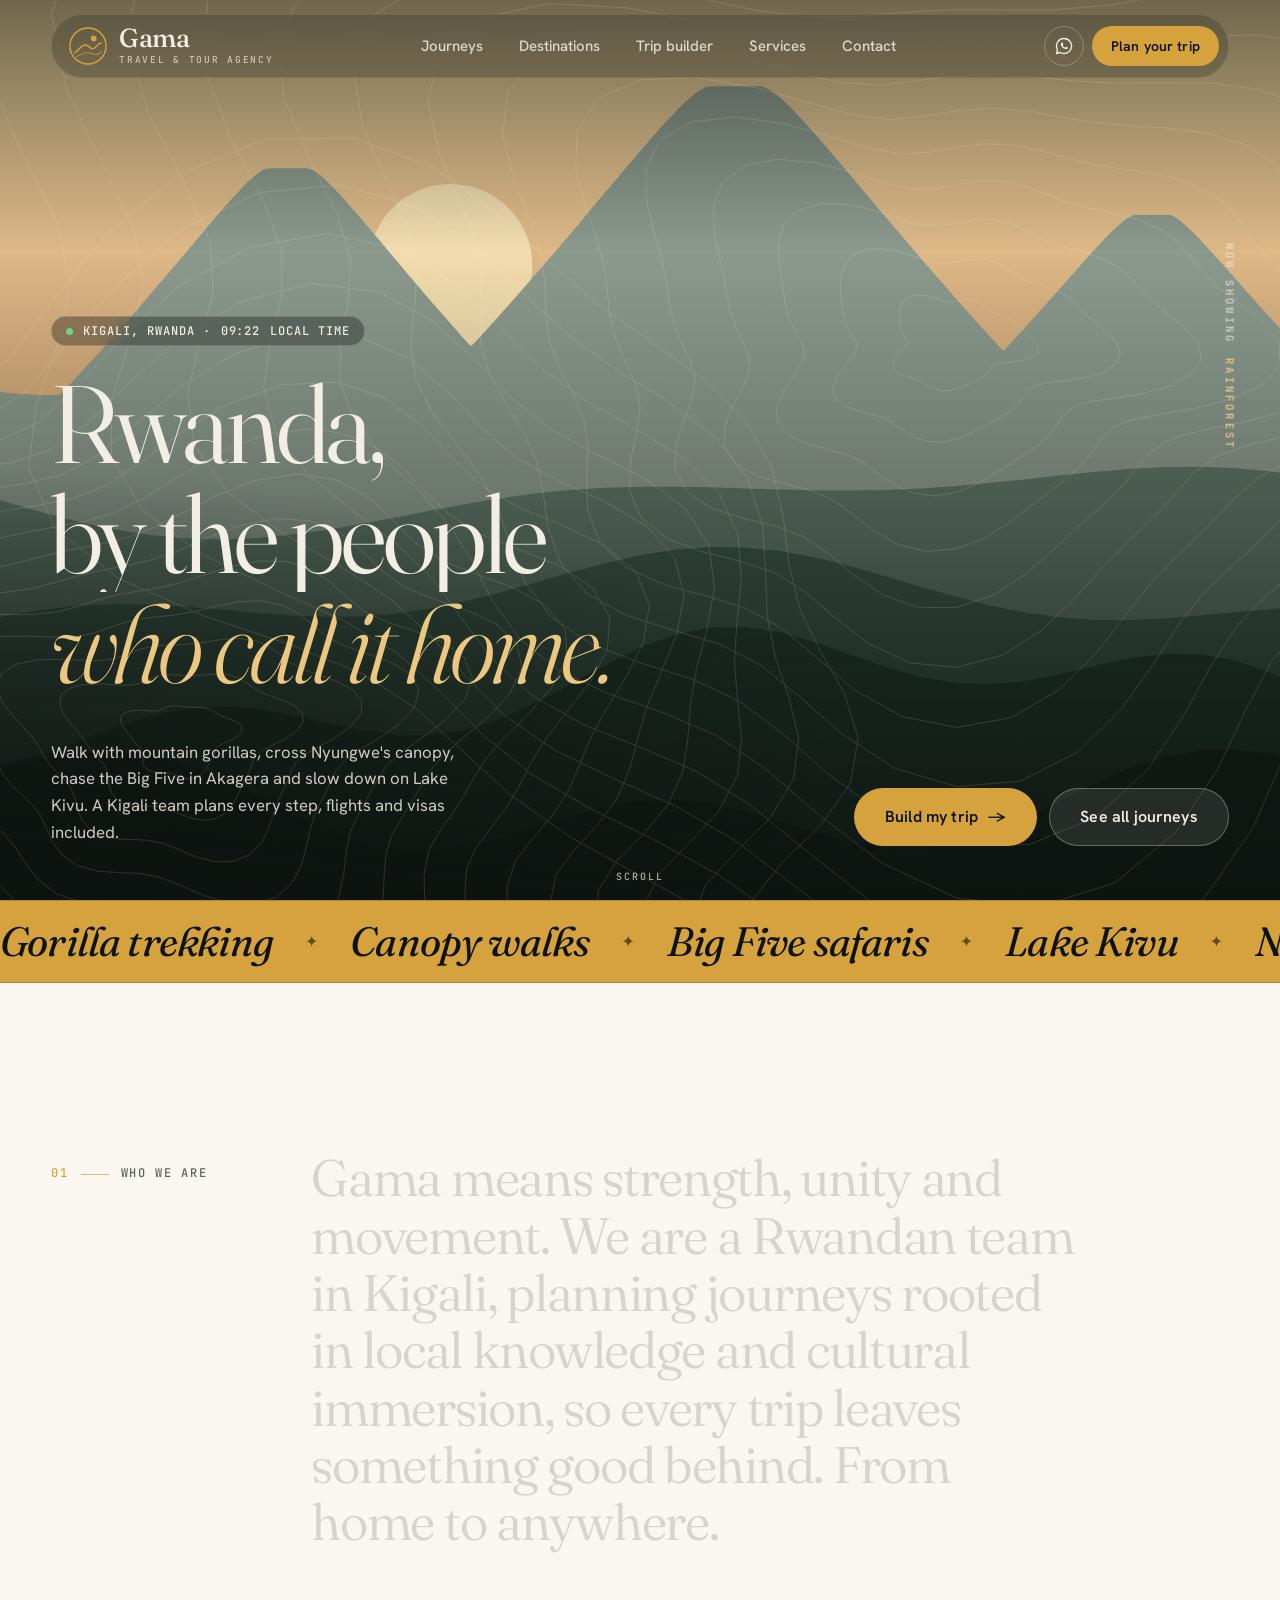
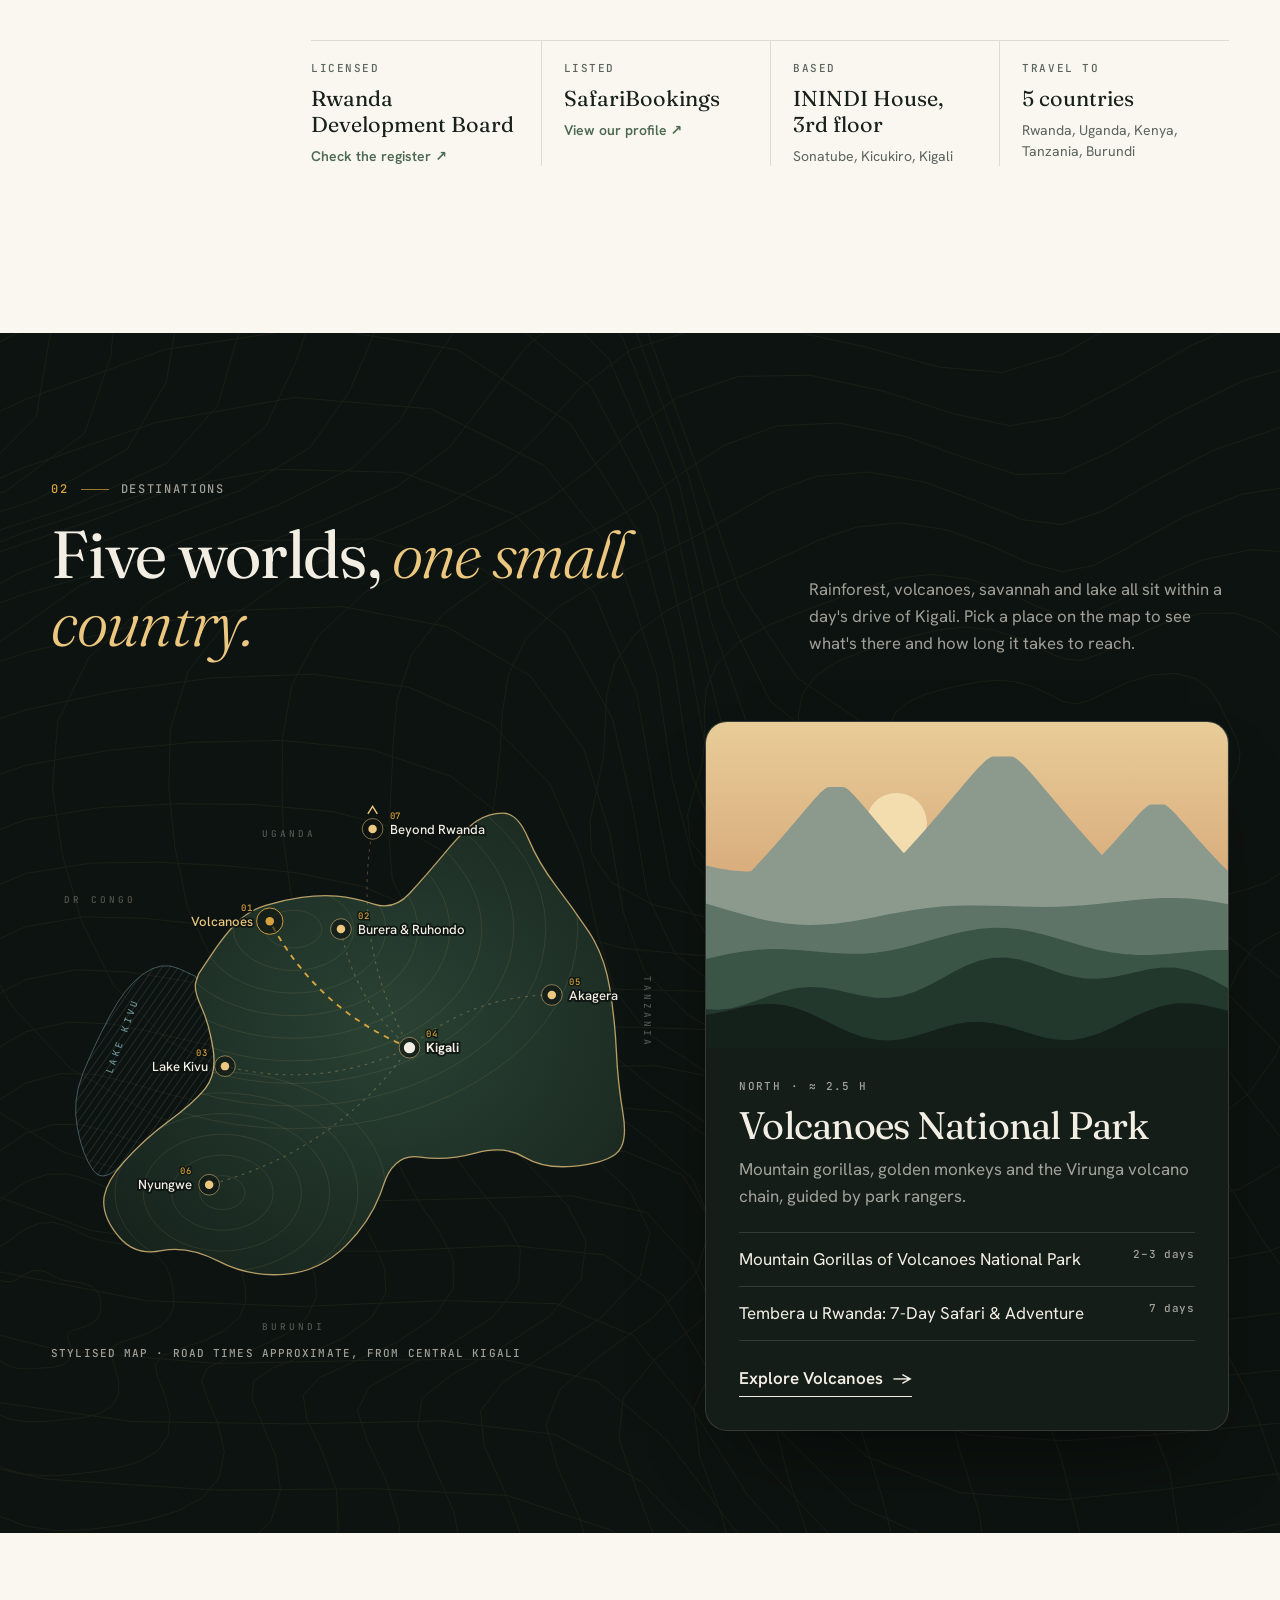
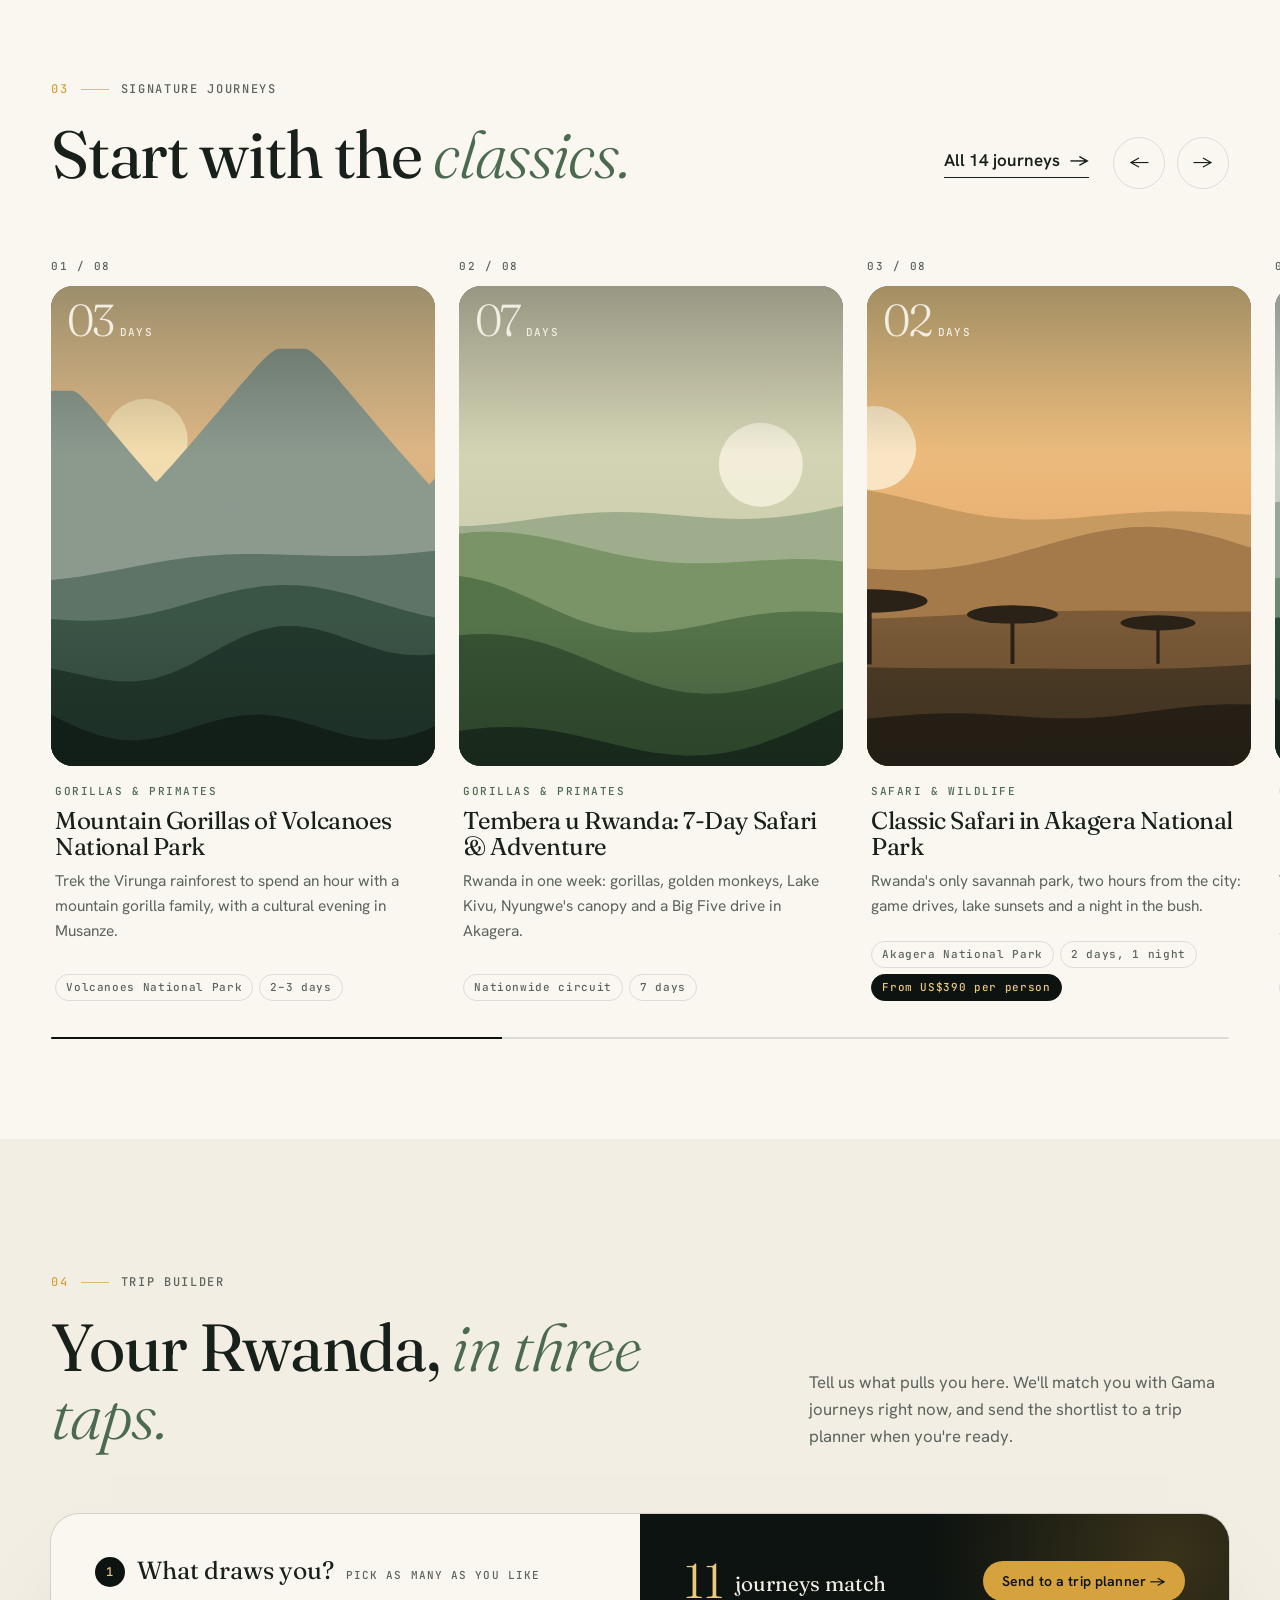
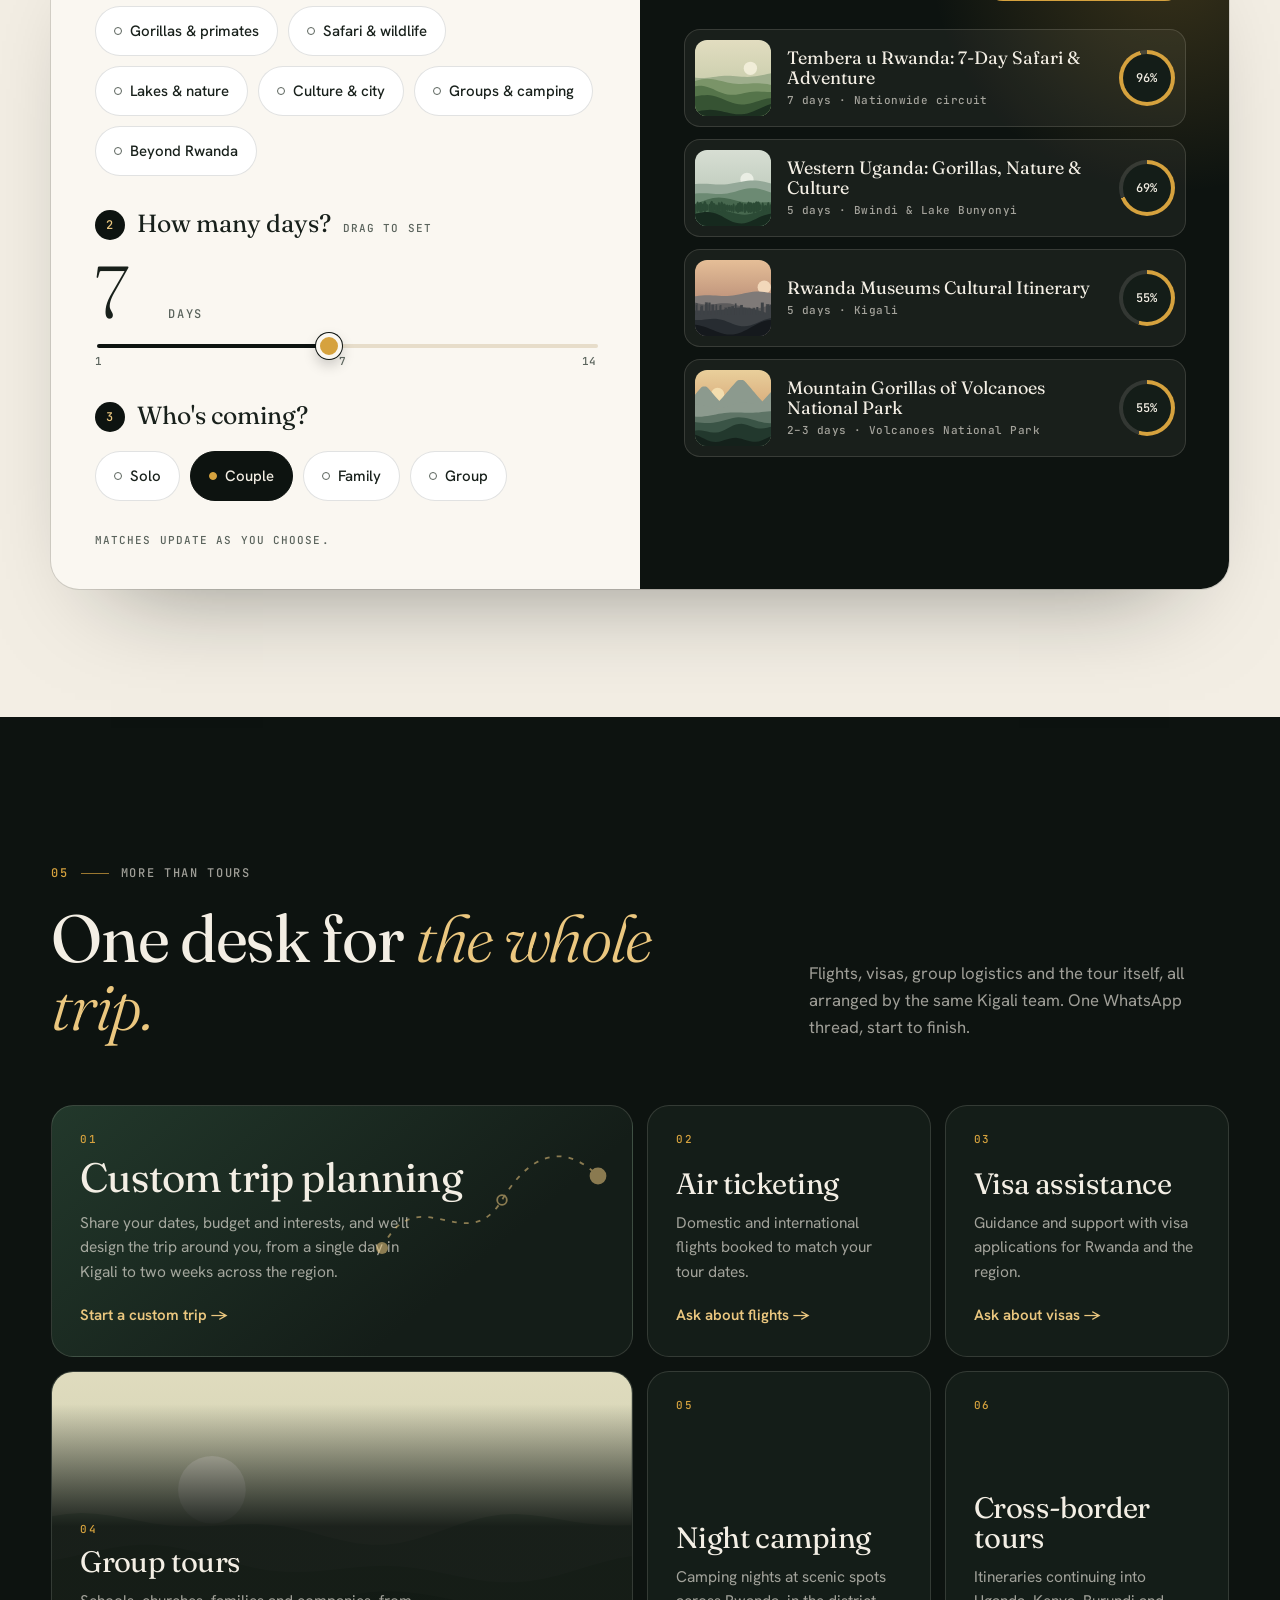
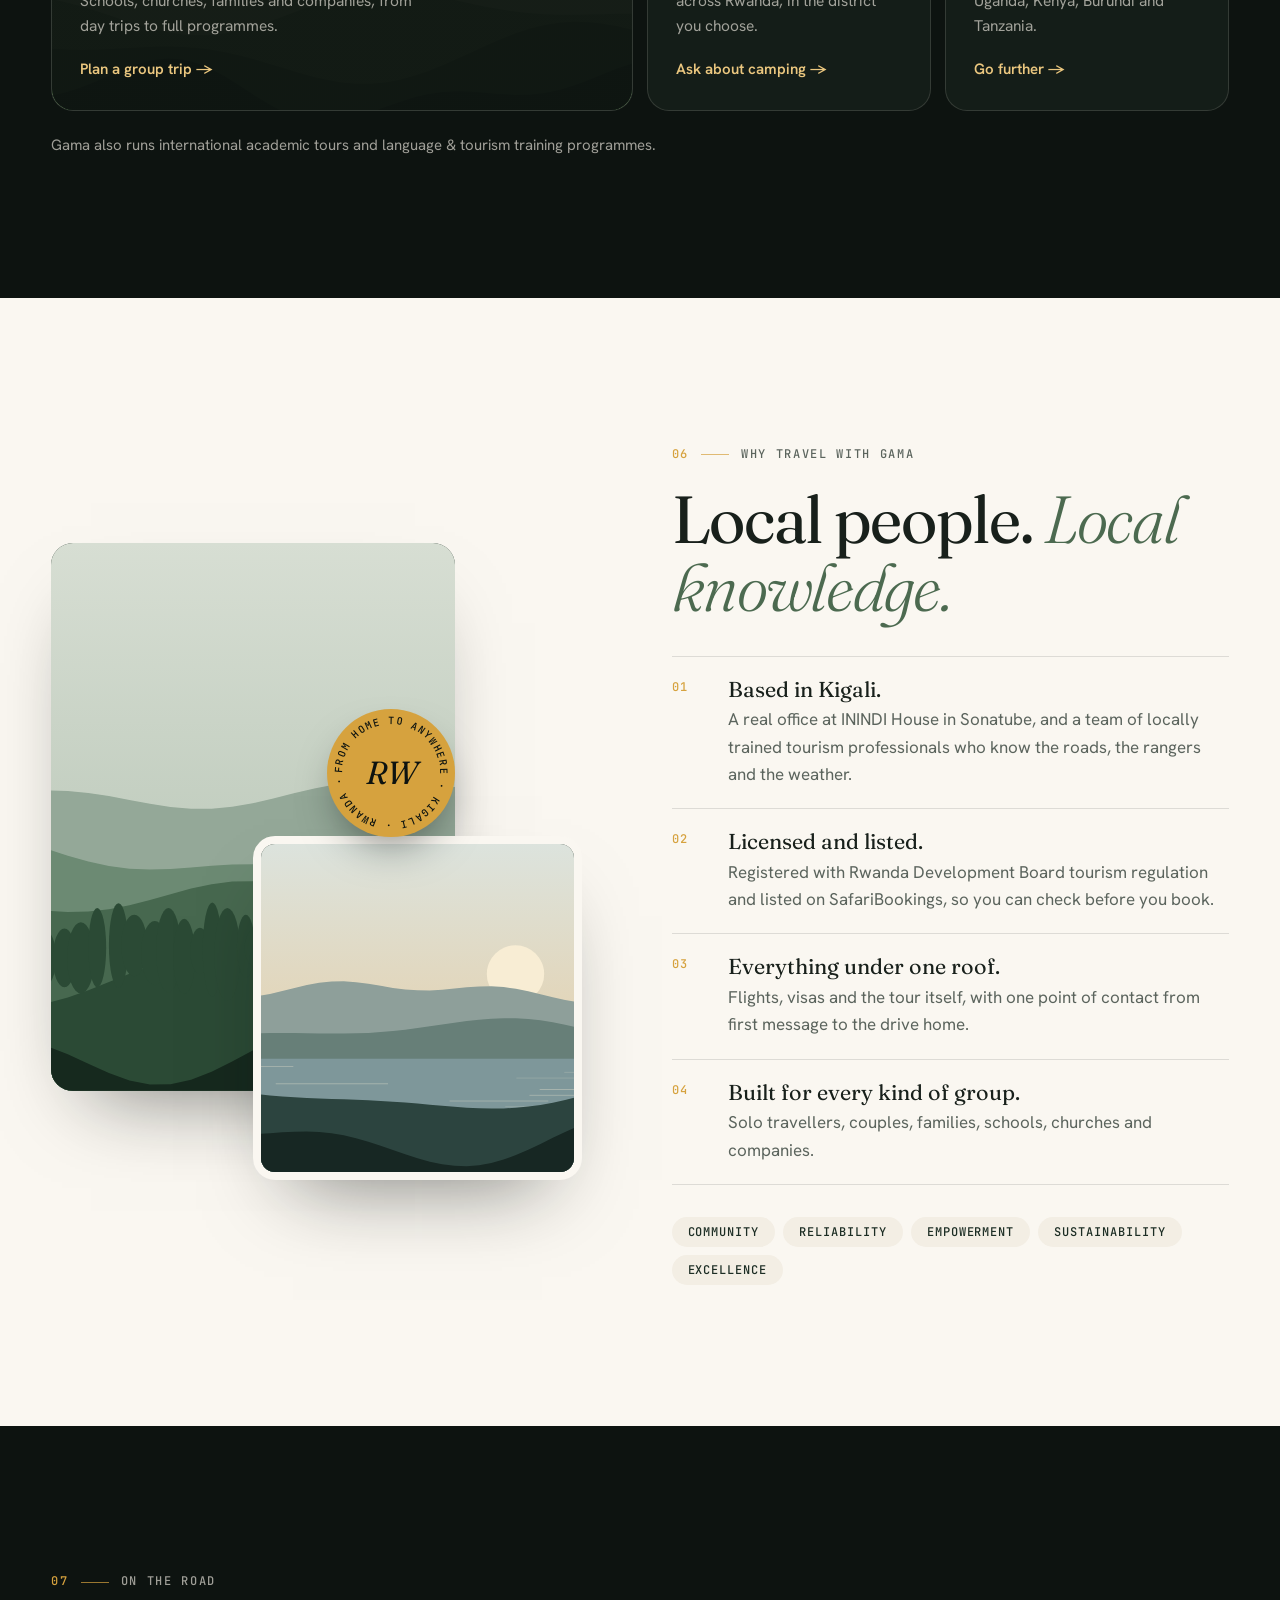
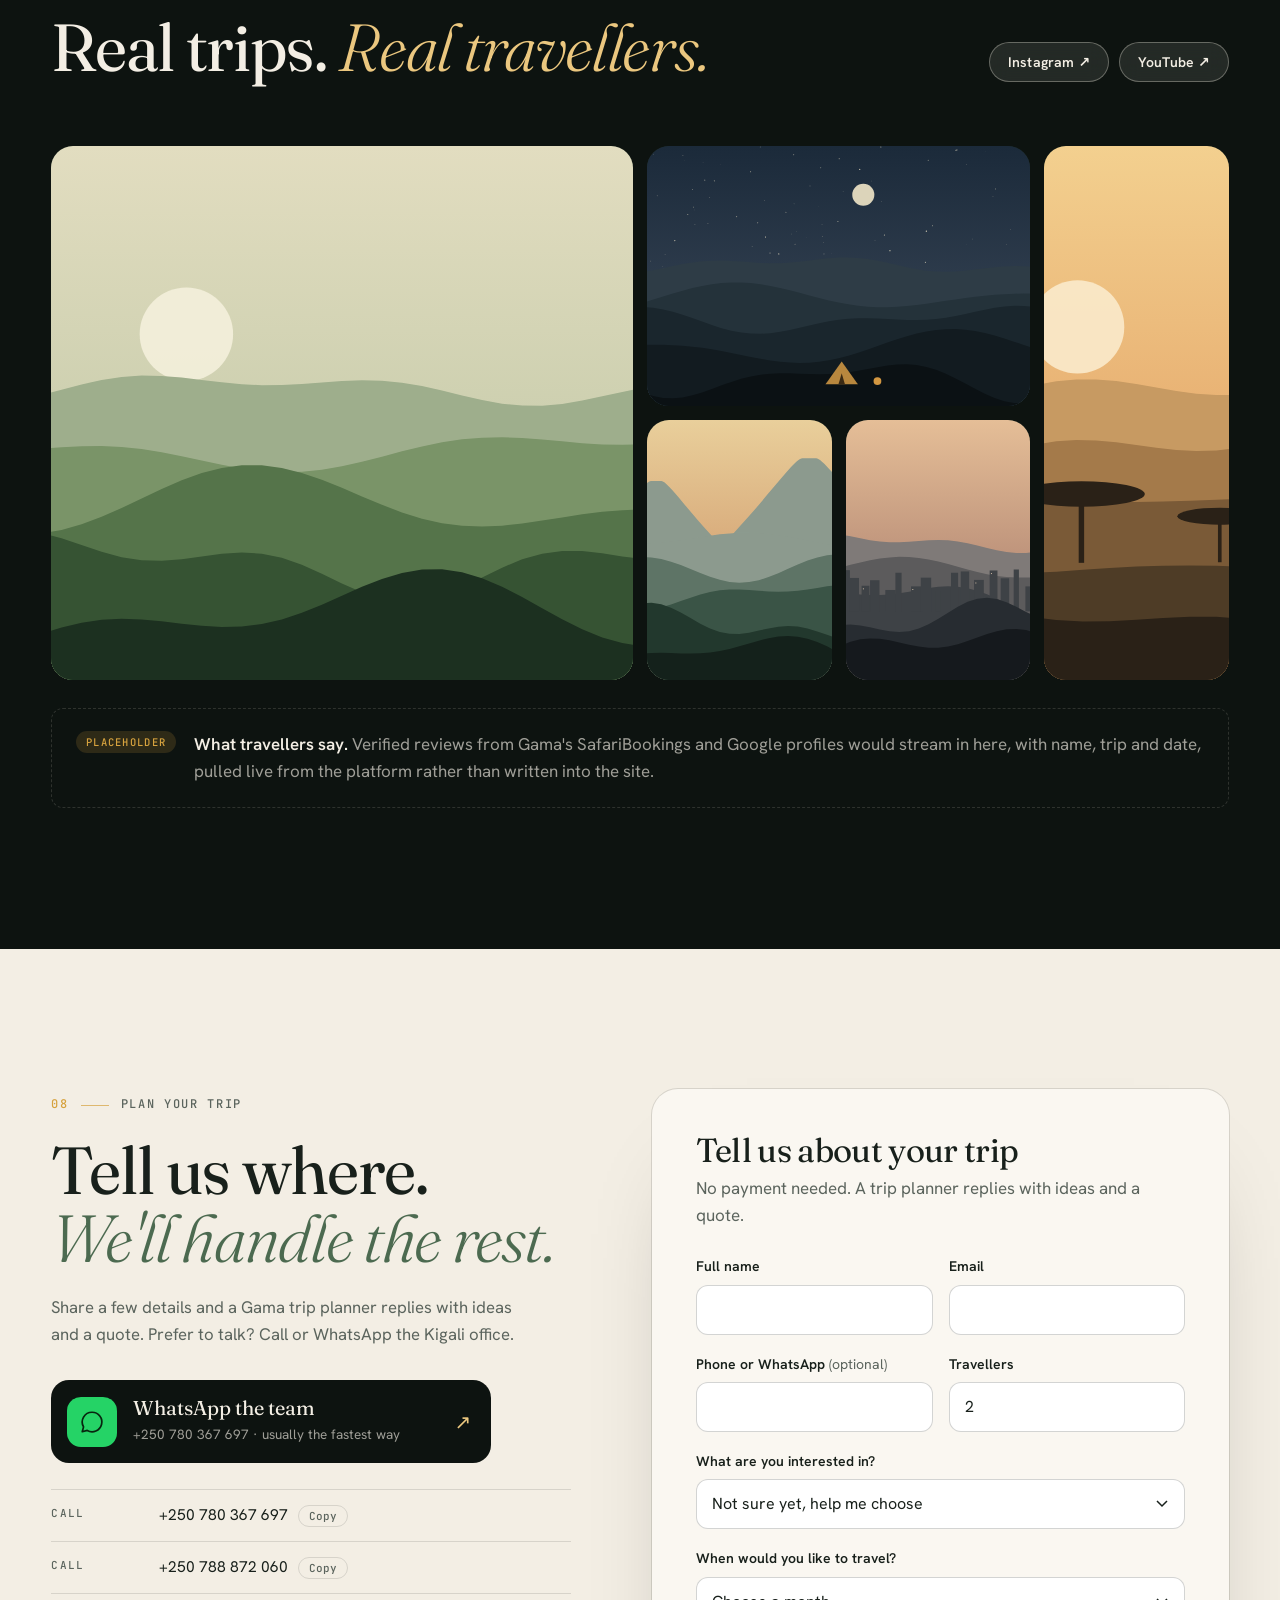
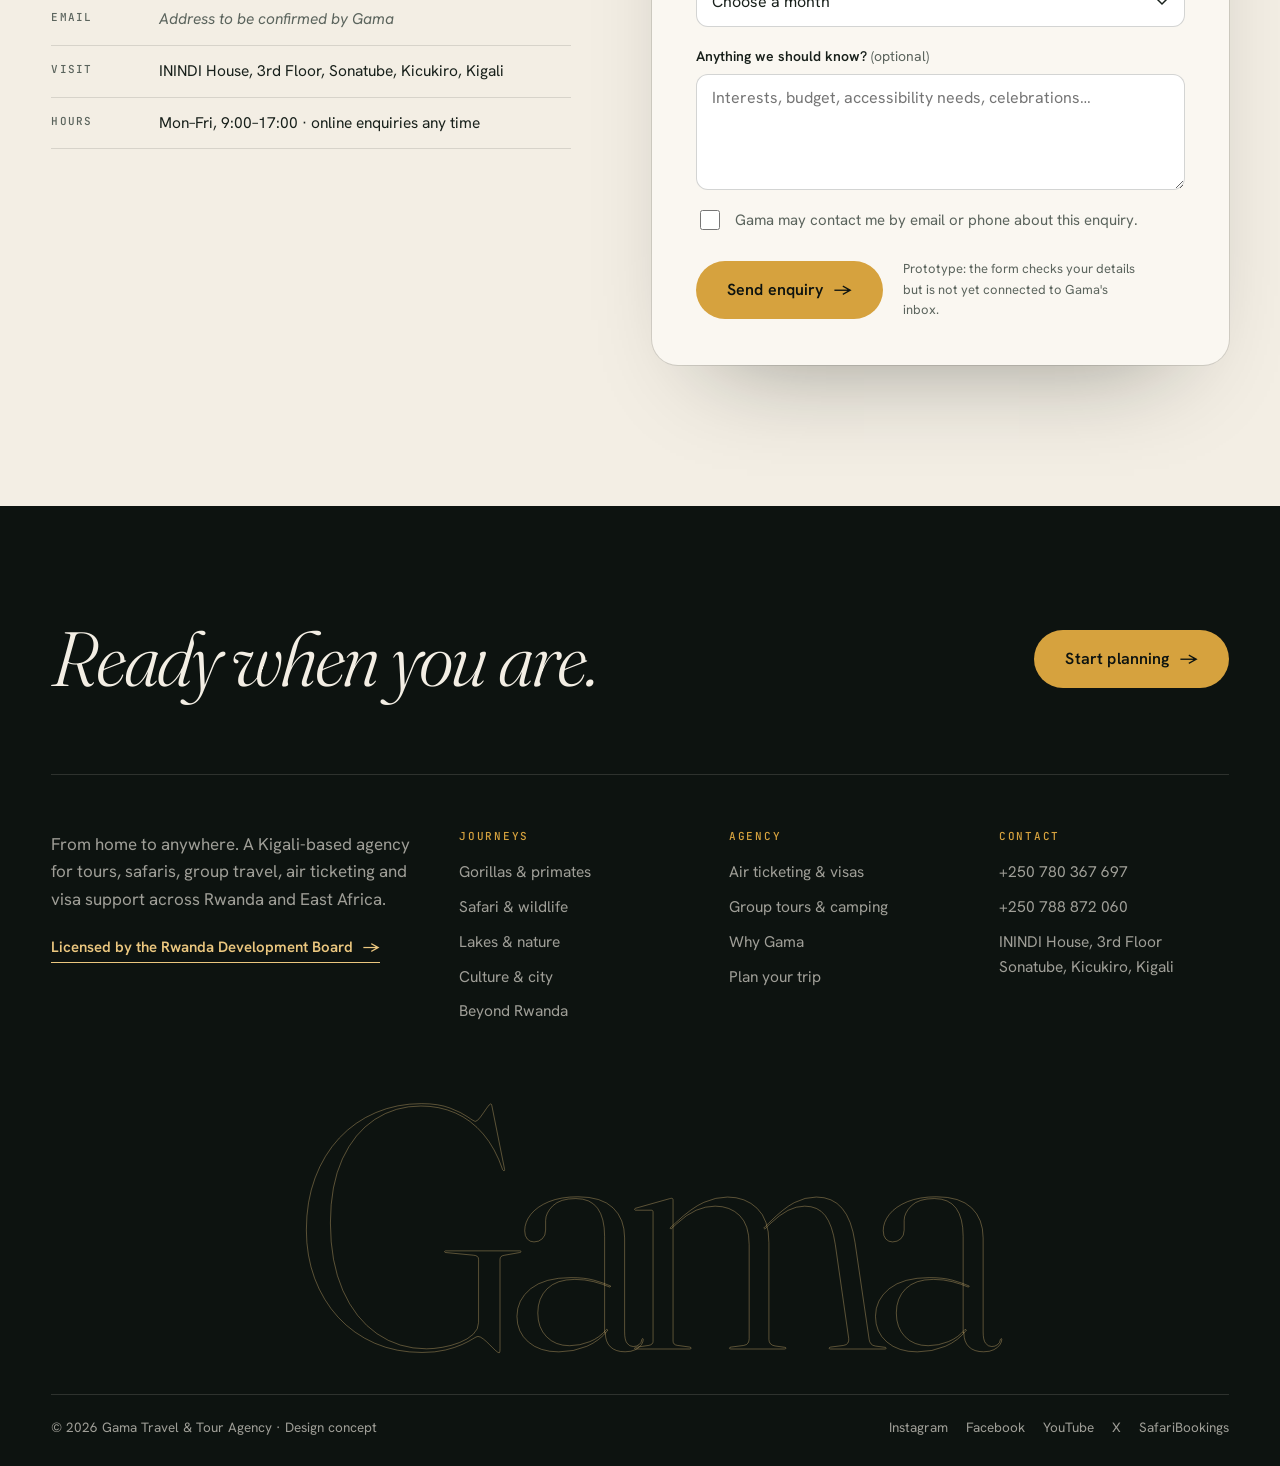
==== commit 21c7f8e2: "Redesign site v2: interactive map, trip builder, new identity - New visual identity: volcanic ink, b" ====
--- a/index.html
+++ b/index.html
@@ -1,443 +1,473 @@
 <!doctype html>
 <html lang="en">
 <head>
-<meta charset="utf-8">
-<meta name="viewport" content="width=device-width, initial-scale=1, viewport-fit=cover">
-<title>Gama Travel & Tour Agency · Tours in Rwanda & East Africa</title>
-<meta name="claude:viewport-fit-sides" content="cover">
-<meta name="description" content="Gorilla trekking, safaris, lake escapes, group tours and night camping across Rwanda and East Africa, planned by a Kigali-based, RDB-licensed team. Flights and visa support included.">
-<meta property="og:title" content="Gama Travel & Tour Agency · Tours in Rwanda & East Africa">
-<meta property="og:description" content="Gorilla trekking, safaris, lake escapes, group tours and night camping across Rwanda and East Africa, planned by a Kigali-based, RDB-licensed team. Flights and visa support included.">
-<meta property="og:type" content="website">
-<meta name="theme-color" content="#14211B">
-<link rel="canonical" href="https://www.gamatour.agency/">
-<link rel="preconnect" href="https://fonts.googleapis.com">
-<link rel="preconnect" href="https://fonts.gstatic.com" crossorigin>
-<link rel="stylesheet" href="https://fonts.googleapis.com/css2?family=Gloock&family=IBM+Plex+Mono:wght@400;500&family=Schibsted+Grotesk:ital,wght@0,400;0,500;0,600;1,400&display=swap">
-<link rel="stylesheet" href="css/styles.css">
+  <meta charset="utf-8">
+  <meta name="viewport" content="width=device-width, initial-scale=1, viewport-fit=cover">
+  <title>Gama Travel & Tour Agency · Rwanda & East Africa, from people who live here</title>
+  <meta name="description" content="Gorilla trekking, safaris, lake escapes, group tours and night camping across Rwanda and East Africa, planned by a Kigali-based, RDB-licensed team. Flights and visa support included.">
+  <meta property="og:title" content="Gama Travel & Tour Agency · Rwanda & East Africa">
+  <meta property="og:description" content="Gorillas, volcanoes, savannah and lake. Journeys planned by a Kigali team, from home to anywhere.">
+  <meta property="og:type" content="website">
+  <meta name="theme-color" content="#0D1310">
+  <link rel="canonical" href="https://www.gamatour.agency/">
+  <link rel="preconnect" href="https://fonts.googleapis.com">
+  <link rel="preconnect" href="https://fonts.gstatic.com" crossorigin>
+  <link rel="stylesheet" href="https://fonts.googleapis.com/css2?family=Fraunces:ital,opsz,wght@0,9..144,300..700;1,9..144,300..700&family=Hanken+Grotesk:wght@400;500;600;700&family=JetBrains+Mono:wght@400;500&display=swap">
+  <link rel="stylesheet" href="css/styles.css">
+  <script>
+    /* Play the welcome curtain once per visit, and never for reduced-motion users. */
+    try { if (sessionStorage.getItem("gama-intro") || matchMedia("(prefers-reduced-motion: reduce)").matches) document.documentElement.classList.add("no-intro"); sessionStorage.setItem("gama-intro", "1"); } catch (e) { document.documentElement.classList.add("no-intro"); }
+  </script>
 </head>
 <body class="home-page">
-<a class="skip-link" href="#main">Skip to content</a>
-<header class="site-header">
-  <div class="wrap">
-    <a class="brand" href="index.html" aria-label="Gama Travel &amp; Tour Agency, home">
-      <span class="brand__name">Gama</span>
-      <span class="brand__sub">Travel &amp; Tour Agency</span>
-    </a>
-    <nav class="nav" aria-label="Main">
-      <a href="index.html" aria-current="page">Home</a>
-      <a href="tours.html">Tours &amp; destinations</a>
-      <a href="index.html#services">Services</a>
-      <a href="index.html#why">Why Gama</a>
-      <a href="index.html#plan">Contact</a>
-    </nav>
-    <div class="header-cta">
-      <a class="header-phone" href="tel:+250780367697">+250 780 367 697</a>
-      <a class="btn btn--small" href="index.html#plan">Plan your trip</a>
-      <button class="menu-toggle" type="button" aria-expanded="false" aria-controls="mobile-menu"><span></span><span class="visually-hidden">Menu</span></button>
+  <a class="skip-link" href="#main">Skip to content</a>
+
+  <div class="intro-curtain" aria-hidden="true">
+    <div class="intro-curtain__inner">
+      <span class="intro-curtain__word">Murakaza neza</span>
+      <span class="intro-curtain__sub">Welcome to Rwanda</span>
     </div>
   </div>
-</header>
-<div class="mobile-menu" id="mobile-menu" hidden>
-  <div class="wrap">
+
+  <header class="site-header">
+    <div class="site-header__bar">
+      <a class="brand" href="index.html" aria-label="Gama Travel &amp; Tour Agency, home">
+        <svg class="brand__mark" viewBox="0 0 40 40" aria-hidden="true"><circle cx="20" cy="20" r="19" fill="none" stroke="currentColor" stroke-width="1.5"/><path d="M6 27c4-2 7-8 11-8s5 4 8 4 5-6 9-6" fill="none" stroke="currentColor" stroke-width="1.5" stroke-linecap="round"/><path d="M8 31c4-1.5 7-4 11-4s6 2 9 2 4-2 6-3" fill="none" stroke="currentColor" stroke-width="1.5" stroke-linecap="round" opacity=".55"/><circle cx="26" cy="12" r="3" fill="currentColor"/></svg>
+        <span class="brand__text"><span class="brand__name">Gama</span><span class="brand__sub">Travel &amp; Tour Agency</span></span>
+      </a>
+      <nav class="nav" aria-label="Main">
+        <a href="tours.html">Journeys</a>
+        <a href="#map">Destinations</a>
+        <a href="#builder">Trip builder</a>
+        <a href="#services">Services</a>
+        <a href="#plan">Contact</a>
+      </nav>
+      <div class="header-cta">
+        <a class="header-wa" href="https://wa.me/250780367697" target="_blank" rel="noopener" aria-label="WhatsApp Gama">
+          <svg viewBox="0 0 24 24" aria-hidden="true"><path d="M12 3a9 9 0 0 0-7.8 13.5L3 21l4.6-1.2A9 9 0 1 0 12 3Z" fill="none" stroke="currentColor" stroke-width="1.6" stroke-linejoin="round"/><path d="M8.8 8.3c.2-.4.5-.4.7-.4h.5c.2 0 .4 0 .5.4l.7 1.6c.1.2 0 .4-.1.6l-.5.6c-.1.1-.2.3 0 .5.4.7 1.4 1.8 2.6 2.3.2.1.4.1.5-.1l.6-.7c.2-.2.4-.2.6-.1l1.5.7c.3.1.4.3.3.5 0 .5-.3 1.3-1 1.5-.6.3-1.8.3-3.6-.6-2.1-1.1-3.4-3.3-3.6-3.8-.3-.6-.4-1.6.3-2.5Z" fill="currentColor"/></svg>
+        </a>
+        <a class="btn btn--gold btn--small" href="#plan">Plan your trip</a>
+        <button class="menu-toggle" type="button" aria-expanded="false" aria-controls="mobile-menu"><span></span><span class="visually-hidden">Menu</span></button>
+      </div>
+    </div>
+  </header>
+
+  <div class="mobile-menu" id="mobile-menu" hidden>
     <nav aria-label="Mobile">
-      <a href="index.html">Home</a>
-      <a href="tours.html">Tours &amp; destinations</a>
-      <a href="index.html#services">Services</a>
-      <a href="index.html#why">Why Gama</a>
-      <a href="index.html#plan">Contact</a>
+      <a href="tours.html"><span>01</span>Journeys</a>
+      <a href="#map"><span>02</span>Destinations</a>
+      <a href="#builder"><span>03</span>Trip builder</a>
+      <a href="#services"><span>04</span>Services</a>
+      <a href="#plan"><span>05</span>Contact</a>
     </nav>
     <div class="mobile-menu__foot">
-      <a class="btn" href="index.html#plan">Plan your trip</a>
-      <p>Call or WhatsApp: +250 780 367 697 · +250 788 872 060</p>
-      <p>ININDI House, 3rd Floor, Sonatube, Kicukiro, Kigali</p>
+      <a class="btn btn--gold" href="#plan">Plan your trip</a>
+      <p>Call or WhatsApp<br><a href="tel:+250780367697">+250 780 367 697</a> · <a href="tel:+250788872060">+250 788 872 060</a></p>
     </div>
   </div>
-</div>
-
-<main id="main">
-  <section class="hero" aria-labelledby="hero-title">
-    <figure class="media " data-scene="volcano" data-seed="11"><img src="https://www.gamatour.agency/wp-content/uploads/2025/08/WhatsApp-Image-2025-08-14-at-8.25.55-AM.jpeg" alt="Travellers on a Gama tour in Rwanda" fetchpriority="high" decoding="async"></figure>
-    <div class="wrap hero__inner">
-      <p class="eyebrow eyebrow--light hero__kicker">Murakaza neza · Welcome to Rwanda</p>
-      <h1 id="hero-title">Discover Rwanda and East Africa <em>with heart.</em></h1>
-      <p class="hero__text">Gama is a Kigali-based travel and tour agency. We plan gorilla treks, safaris, lake escapes, group tours and night camping, and we handle the flights and visas that get you there.</p>
-      <div class="hero__actions">
-        <a class="btn" href="tours.html">Explore our tours</a>
-        <a class="btn btn--ghost" href="#plan">Plan your trip</a>
+
+  <main id="main">
+
+    <!-- ============ HERO ============ -->
+    <section class="hero" aria-labelledby="hero-title">
+      <div class="hero__media">
+        <figure class="media" data-scene="volcano" data-seed="11"><img src="https://www.gamatour.agency/wp-content/uploads/2025/08/WhatsApp-Image-2025-08-14-at-8.25.55-AM.jpeg" alt="Travellers on a Gama tour in Rwanda" fetchpriority="high" decoding="async"></figure>
+      </div>
+      <svg class="hero__contours" aria-hidden="true" data-contours="14"></svg>
+
+      <div class="hero__inner">
+        <p class="hero__kicker"><span class="dot"></span>Kigali, Rwanda · <span data-kigali-time>--:--</span> local time</p>
+        <h1 id="hero-title" class="hero__title">
+          <span class="line"><span>Rwanda,</span></span>
+          <span class="line"><span>by the people</span></span>
+          <span class="line"><span><em>who call it home.</em></span></span>
+        </h1>
+        <div class="hero__row">
+          <p class="hero__text">Walk with mountain gorillas, cross Nyungwe's canopy, chase the Big Five in Akagera and slow down on Lake Kivu. A Kigali team plans every step, flights and visas included.</p>
+          <div class="hero__actions">
+            <a class="btn btn--gold btn--lg" href="#builder">Build my trip <span class="btn__arrow" aria-hidden="true">→</span></a>
+            <a class="btn btn--glass btn--lg" href="tours.html">See all journeys</a>
+          </div>
+        </div>
+      </div>
+
+      <div class="hero__rotator" aria-hidden="true">
+        <span class="hero__rotator-label">Now showing</span>
+        <span class="hero__rotator-word" data-rotate="Volcanoes|Rainforest|Savannah|Lake Kivu|Kigali">Volcanoes</span>
+      </div>
+
+      <a class="hero__scroll" href="#manifesto" aria-label="Scroll to the story">
+        <span>Scroll</span>
+      </a>
+    </section>
+
+    <!-- ============ MARQUEE ============ -->
+    <div class="marquee" aria-hidden="true">
+      <div class="marquee__track">
+        <span>Gorilla trekking</span><b>✦</b><span>Canopy walks</span><b>✦</b><span>Big Five safaris</span><b>✦</b><span>Lake Kivu</span><b>✦</b><span>Night camping</span><b>✦</b><span>Kigali culture</span><b>✦</b><span>Golden monkeys</span><b>✦</b><span>Beyond Rwanda</span><b>✦</b>
+        <span>Gorilla trekking</span><b>✦</b><span>Canopy walks</span><b>✦</b><span>Big Five safaris</span><b>✦</b><span>Lake Kivu</span><b>✦</b><span>Night camping</span><b>✦</b><span>Kigali culture</span><b>✦</b><span>Golden monkeys</span><b>✦</b><span>Beyond Rwanda</span><b>✦</b>
       </div>
     </div>
-    <p class="hero__caption">Photo · Gama Travel &amp; Tour Agency</p>
-  </section>
-
-  <div class="finder-wrap">
-    <form class="wrap finder" id="finder" aria-label="Find a journey">
-      <p class="finder__title">Find your journey</p>
-      <div>
-        <label for="finder-style">Travel style</label>
-        <select class="select-dark" id="finder-style" name="style" data-fill="categories"></select>
-      </div>
-      <div>
-        <label for="finder-length">Trip length</label>
-        <select class="select-dark" id="finder-length" name="length" data-fill="durations"></select>
-      </div>
-      <button class="btn" type="submit">Show journeys</button>
-      <p class="finder__foot">Have something else in mind? <a href="#plan">Tell us and we'll plan it with you.</a></p>
-    </form>
+
+    <!-- ============ MANIFESTO ============ -->
+    <section class="manifesto" id="manifesto" aria-labelledby="manifesto-title">
+      <div class="wrap manifesto__grid">
+        <p class="label" id="manifesto-title"><span>01</span>Who we are</p>
+        <div>
+          <p class="manifesto__text" data-scrub>Gama means strength, unity and movement. We are a Rwandan team in Kigali, planning journeys rooted in local knowledge and cultural immersion, so every trip leaves something good behind. From home to anywhere.</p>
+          <dl class="credentials">
+            <div><dt>Licensed</dt><dd>Rwanda Development Board<a href="https://tourismregulation.rw/en/entity/profile/2081/" target="_blank" rel="noopener">Check the register ↗</a></dd></div>
+            <div><dt>Listed</dt><dd>SafariBookings<a href="https://www.safaribookings.com/p8043" target="_blank" rel="noopener">View our profile ↗</a></dd></div>
+            <div><dt>Based</dt><dd>ININDI House, 3rd floor<span>Sonatube, Kicukiro, Kigali</span></dd></div>
+            <div><dt>Travel to</dt><dd>5 countries<span>Rwanda, Uganda, Kenya, Tanzania, Burundi</span></dd></div>
+          </dl>
+        </div>
+      </div>
+    </section>
+
+    <!-- ============ MAP ============ -->
+    <section class="atlas on-dark" id="map" aria-labelledby="atlas-title">
+      <svg class="atlas__contours" aria-hidden="true" data-contours="22"></svg>
+      <div class="wrap">
+        <div class="section-head">
+          <div>
+            <p class="label"><span>02</span>Destinations</p>
+            <h2 id="atlas-title">Five worlds, <em>one small country.</em></h2>
+          </div>
+          <p class="lead">Rainforest, volcanoes, savannah and lake all sit within a day's drive of Kigali. Pick a place on the map to see what's there and how long it takes to reach.</p>
+        </div>
+
+        <div class="atlas__grid">
+          <div class="atlas__map">
+            <svg id="rwanda-map" viewBox="0 0 640 580" role="group" aria-label="Map of Rwanda with Gama destinations"></svg>
+            <p class="atlas__note">Stylised map · road times approximate, from central Kigali</p>
+          </div>
+          <div class="atlas__panel" id="atlas-panel" aria-live="polite"></div>
+        </div>
+        <div class="atlas__tabs" id="atlas-tabs" role="tablist" aria-label="Destinations"></div>
+      </div>
+    </section>
+
+    <!-- ============ JOURNEYS RAIL ============ -->
+    <section class="journeys" aria-labelledby="journeys-title">
+      <div class="wrap">
+        <div class="section-head">
+          <div>
+            <p class="label"><span>03</span>Signature journeys</p>
+            <h2 id="journeys-title">Start with the <em>classics.</em></h2>
+          </div>
+          <div class="rail-controls">
+            <a class="link-arrow" href="tours.html" data-count-link>See all journeys</a>
+            <button class="round-btn" type="button" data-rail="prev" aria-label="Previous journeys">←</button>
+            <button class="round-btn" type="button" data-rail="next" aria-label="Next journeys">→</button>
+          </div>
+        </div>
+      </div>
+      <div class="rail" id="rail" data-featured="volcanoes-gorillas,tembera-u-rwanda-7-day,akagera-classic-safari,nyungwe-3-day,lake-kivu-escape,western-uganda-5-day,kigali-city-tour,twin-lakes-burera-ruhondo" tabindex="0" aria-label="Signature journeys, scroll sideways"></div>
+      <div class="wrap"><div class="rail-progress"><span id="rail-bar"></span></div></div>
+    </section>
+
+    <!-- ============ TRIP BUILDER ============ -->
+    <section class="builder" id="builder" aria-labelledby="builder-title">
+      <div class="wrap">
+        <div class="section-head">
+          <div>
+            <p class="label"><span>04</span>Trip builder</p>
+            <h2 id="builder-title">Your Rwanda, <em>in three taps.</em></h2>
+          </div>
+          <p class="lead">Tell us what pulls you here. We'll match you with Gama journeys right now, and send the shortlist to a trip planner when you're ready.</p>
+        </div>
+
+        <div class="builder__card">
+          <form class="builder__form" id="builder-form" aria-describedby="builder-hint">
+            <fieldset class="step">
+              <legend><b>1</b>What draws you?<small>Pick as many as you like</small></legend>
+              <div class="pick" data-group="interests">
+                <label><input type="checkbox" value="primates"><span>Gorillas &amp; primates</span></label>
+                <label><input type="checkbox" value="wildlife"><span>Safari &amp; wildlife</span></label>
+                <label><input type="checkbox" value="lakes"><span>Lakes &amp; nature</span></label>
+                <label><input type="checkbox" value="culture"><span>Culture &amp; city</span></label>
+                <label><input type="checkbox" value="groups"><span>Groups &amp; camping</span></label>
+                <label><input type="checkbox" value="crossborder"><span>Beyond Rwanda</span></label>
+              </div>
+            </fieldset>
+            <fieldset class="step">
+              <legend><b>2</b>How many days?<small>Drag to set</small></legend>
+              <div class="days">
+                <output id="days-out" for="days">7</output><span class="days__unit">days</span>
+                <input type="range" id="days" min="1" max="14" value="7" aria-label="Number of days">
+                <div class="days__scale" aria-hidden="true"><span>1</span><span>7</span><span>14</span></div>
+              </div>
+            </fieldset>
+            <fieldset class="step">
+              <legend><b>3</b>Who's coming?</legend>
+              <div class="pick pick--radio" data-group="party">
+                <label><input type="radio" name="party" value="Solo"><span>Solo</span></label>
+                <label><input type="radio" name="party" value="Couple" checked><span>Couple</span></label>
+                <label><input type="radio" name="party" value="Family"><span>Family</span></label>
+                <label><input type="radio" name="party" value="Group"><span>Group</span></label>
+              </div>
+            </fieldset>
+            <p class="builder__hint" id="builder-hint">Matches update as you choose.</p>
+          </form>
+
+          <div class="builder__results">
+            <div class="builder__results-head">
+              <p><b id="match-count">0</b> <span id="match-label">journeys match</span></p>
+              <button class="btn btn--gold btn--small" type="button" id="builder-send">Send to a trip planner →</button>
+            </div>
+            <ol class="matches" id="matches"></ol>
+          </div>
+        </div>
+      </div>
+    </section>
+
+    <!-- ============ SERVICES ============ -->
+    <section class="services-sec on-dark" id="services" aria-labelledby="services-title">
+      <div class="wrap">
+        <div class="section-head">
+          <div>
+            <p class="label"><span>05</span>More than tours</p>
+            <h2 id="services-title">One desk for <em>the whole trip.</em></h2>
+          </div>
+          <p class="lead">Flights, visas, group logistics and the tour itself, all arranged by the same Kigali team. One WhatsApp thread, start to finish.</p>
+        </div>
+        <div class="bento">
+          <article class="bento__item bento__item--wide">
+            <span class="bento__no">01</span>
+            <h3>Custom trip planning</h3>
+            <p>Share your dates, budget and interests, and we'll design the trip around you, from a single day in Kigali to two weeks across the region.</p>
+            <button type="button" class="bento__link" data-interest="Custom trip">Start a custom trip →</button>
+            <svg class="bento__art" viewBox="0 0 200 120" aria-hidden="true"><path d="M10 100 C40 40, 80 110, 110 60 S170 20, 190 40" fill="none" stroke="currentColor" stroke-width="1.5" stroke-dasharray="4 6"/><circle cx="10" cy="100" r="5" fill="currentColor"/><circle cx="110" cy="60" r="4" fill="none" stroke="currentColor" stroke-width="1.5"/><circle cx="190" cy="40" r="7" fill="currentColor"/></svg>
+          </article>
+          <article class="bento__item">
+            <span class="bento__no">02</span>
+            <h3>Air ticketing</h3>
+            <p>Domestic and international flights booked to match your tour dates.</p>
+            <button type="button" class="bento__link" data-interest="Air ticketing">Ask about flights →</button>
+          </article>
+          <article class="bento__item">
+            <span class="bento__no">03</span>
+            <h3>Visa assistance</h3>
+            <p>Guidance and support with visa applications for Rwanda and the region.</p>
+            <button type="button" class="bento__link" data-interest="Visa assistance">Ask about visas →</button>
+          </article>
+          <article class="bento__item bento__item--photo">
+            <figure class="media" data-scene="hills" data-seed="41"><img src="https://www.gamatour.agency/wp-content/uploads/2025/08/WhatsApp-Image-2025-08-02-at-12.59.12-AM.jpeg" alt="A Gama group on tour" loading="lazy" decoding="async"></figure>
+            <div class="bento__overlay">
+              <span class="bento__no">04</span>
+              <h3>Group tours</h3>
+              <p>Schools, churches, families and companies, from day trips to full programmes.</p>
+              <button type="button" class="bento__link" data-interest="Group tour">Plan a group trip →</button>
+            </div>
+          </article>
+          <article class="bento__item">
+            <span class="bento__no">05</span>
+            <h3>Night camping</h3>
+            <p>Camping nights at scenic spots across Rwanda, in the district you choose.</p>
+            <button type="button" class="bento__link" data-interest="Night camping">Ask about camping →</button>
+          </article>
+          <article class="bento__item">
+            <span class="bento__no">06</span>
+            <h3>Cross-border tours</h3>
+            <p>Itineraries continuing into Uganda, Kenya, Burundi and Tanzania.</p>
+            <button type="button" class="bento__link" data-interest="Cross-border tour">Go further →</button>
+          </article>
+        </div>
+        <p class="services-sec__foot">Gama also runs international academic tours and language &amp; tourism training programmes.</p>
+      </div>
+    </section>
+
+    <!-- ============ WHY ============ -->
+    <section class="why" id="why" aria-labelledby="why-title">
+      <div class="wrap why__grid">
+        <div class="why__stack" aria-hidden="true">
+          <figure class="media why__p1" data-scene="forest" data-seed="32"><img src="https://www.gamatour.agency/wp-content/uploads/2025/08/WhatsApp-Image-2025-08-14-at-8.36.53-AM-683x1024.jpeg" alt="" loading="lazy" decoding="async"></figure>
+          <figure class="media why__p2" data-scene="lake" data-seed="33"><img src="https://www.gamatour.agency/wp-content/uploads/2026/01/WhatsApp-Image-2026-01-25-at-4.27.30-PM-1024x768.jpeg" alt="" loading="lazy" decoding="async"></figure>
+          <div class="why__stamp"><svg viewBox="0 0 120 120"><defs><path id="stampCircle" d="M60 60 m-46 0 a46 46 0 1 1 92 0 a46 46 0 1 1 -92 0"/></defs><text><textPath href="#stampCircle" textLength="286" lengthAdjust="spacing">FROM HOME TO ANYWHERE · KIGALI · RWANDA ·</textPath></text></svg><span>RW</span></div>
+        </div>
+        <div>
+          <p class="label"><span>06</span>Why travel with Gama</p>
+          <h2 id="why-title">Local people. <em>Local knowledge.</em></h2>
+          <ol class="why__list">
+            <li><b>Based in Kigali.</b> A real office at ININDI House in Sonatube, and a team of locally trained tourism professionals who know the roads, the rangers and the weather.</li>
+            <li><b>Licensed and listed.</b> Registered with Rwanda Development Board tourism regulation and listed on SafariBookings, so you can check before you book.</li>
+            <li><b>Everything under one roof.</b> Flights, visas and the tour itself, with one point of contact from first message to the drive home.</li>
+            <li><b>Built for every kind of group.</b> Solo travellers, couples, families, schools, churches and companies.</li>
+          </ol>
+          <ul class="values" aria-label="Gama's core values">
+            <li>Community</li><li>Reliability</li><li>Empowerment</li><li>Sustainability</li><li>Excellence</li>
+          </ul>
+        </div>
+      </div>
+    </section>
+
+    <!-- ============ GALLERY ============ -->
+    <section class="gallery-sec on-dark" aria-labelledby="gallery-title">
+      <div class="wrap">
+        <div class="section-head">
+          <div>
+            <p class="label"><span>07</span>On the road</p>
+            <h2 id="gallery-title">Real trips. <em>Real travellers.</em></h2>
+          </div>
+          <div class="gallery-sec__links">
+            <a class="btn btn--glass btn--small" href="https://www.instagram.com/gama_travel_tour_agency/" target="_blank" rel="noopener">Instagram ↗</a>
+            <a class="btn btn--glass btn--small" href="https://www.youtube.com/@GamaTravelAndTourAgency" target="_blank" rel="noopener">YouTube ↗</a>
+          </div>
+        </div>
+        <div class="mosaic" id="mosaic">
+          <button type="button" class="mosaic__item m1" aria-label="Open photo 1"><figure class="media" data-scene="hills" data-seed="31"><img src="https://www.gamatour.agency/wp-content/uploads/2025/08/WhatsApp-Image-2025-08-14-at-8.53.28-AM-1024x682.jpeg" alt="A moment from a Gama trip" loading="lazy" decoding="async"></figure></button>
+          <button type="button" class="mosaic__item m2" aria-label="Open photo 2"><figure class="media" data-scene="night" data-seed="34"><img src="https://www.gamatour.agency/wp-content/uploads/2026/03/WhatsApp-Image-2026-03-27-at-11.02.42-PM-1024x768.jpeg" alt="A moment from a Gama trip" loading="lazy" decoding="async"></figure></button>
+          <button type="button" class="mosaic__item m3" aria-label="Open photo 3"><figure class="media" data-scene="savanna" data-seed="35"><img src="https://www.gamatour.agency/wp-content/uploads/2025/09/WhatsApp-Image-2025-08-30-at-11.49.45-AM.jpeg" alt="A moment from a Gama trip" loading="lazy" decoding="async"></figure></button>
+          <button type="button" class="mosaic__item m4" aria-label="Open photo 4"><figure class="media" data-scene="volcano" data-seed="36"><img src="https://www.gamatour.agency/wp-content/uploads/2025/08/WhatsApp-Image-2025-08-14-at-8.41.53-AM-1024x682.jpeg" alt="A moment from a Gama trip" loading="lazy" decoding="async"></figure></button>
+          <button type="button" class="mosaic__item m5" aria-label="Open photo 5"><figure class="media" data-scene="city" data-seed="37"><img src="https://www.gamatour.agency/wp-content/uploads/2026/01/Visit-Rwanda-Ethnographic-Museum-1650x1097-1.jpg" alt="The Ethnographic Museum in Huye" loading="lazy" decoding="async"></figure></button>
+        </div>
+        <aside class="reviews-slot" aria-label="Traveller reviews (placeholder)">
+          <span class="tag">Placeholder</span>
+          <p><b>What travellers say.</b> Verified reviews from Gama's SafariBookings and Google profiles would stream in here, with name, trip and date, pulled live from the platform rather than written into the site.</p>
+        </aside>
+      </div>
+    </section>
+
+    <!-- ============ PLAN ============ -->
+    <section class="plan-sec" id="plan" aria-labelledby="plan-title">
+      <div class="wrap plan">
+        <div class="plan__intro">
+          <p class="label"><span>08</span>Plan your trip</p>
+          <h2 id="plan-title">Tell us where.<br><em>We'll handle the rest.</em></h2>
+          <p class="lead">Share a few details and a Gama trip planner replies with ideas and a quote. Prefer to talk? Call or WhatsApp the Kigali office.</p>
+          <a class="wa-card" href="https://wa.me/250780367697" target="_blank" rel="noopener">
+            <span class="wa-card__icon" aria-hidden="true"><svg viewBox="0 0 24 24"><path d="M12 3a9 9 0 0 0-7.8 13.5L3 21l4.6-1.2A9 9 0 1 0 12 3Z" fill="none" stroke="currentColor" stroke-width="1.6" stroke-linejoin="round"/></svg></span>
+            <span><b>WhatsApp the team</b><small>+250 780 367 697 · usually the fastest way</small></span>
+            <span aria-hidden="true">↗</span>
+          </a>
+          <ul class="contact-lines">
+            <li><span class="k">Call</span><span class="v"><span>+250 780 367 697</span><button class="copy-btn" type="button" data-copy="+250780367697">Copy</button></span></li>
+            <li><span class="k">Call</span><span class="v"><span>+250 788 872 060</span><button class="copy-btn" type="button" data-copy="+250788872060">Copy</button></span></li>
+            <li><span class="k">Email</span><span class="v tbc">Address to be confirmed by Gama</span></li>
+            <li><span class="k">Visit</span><span class="v">ININDI House, 3rd Floor, Sonatube, Kicukiro, Kigali</span></li>
+            <li><span class="k">Hours</span><span class="v">Mon–Fri, 9:00–17:00 · online enquiries any time</span></li>
+          </ul>
+        </div>
+
+        <form class="enquiry" novalidate aria-labelledby="enquiry-title">
+          <div class="enquiry__head">
+            <h3 id="enquiry-title">Tell us about your trip</h3>
+            <p>No payment needed. A trip planner replies with ideas and a quote.</p>
+          </div>
+          <div class="form-grid">
+            <div class="field">
+              <label for="plan-name">Full name</label>
+              <input id="plan-name" name="name" type="text" autocomplete="name" required aria-describedby="plan-name-error">
+              <p class="field-error" id="plan-name-error" aria-live="polite"></p>
+            </div>
+            <div class="field">
+              <label for="plan-email">Email</label>
+              <input id="plan-email" name="email" type="email" autocomplete="email" inputmode="email" required aria-describedby="plan-email-error">
+              <p class="field-error" id="plan-email-error" aria-live="polite"></p>
+            </div>
+            <div class="field">
+              <label for="plan-phone">Phone or WhatsApp <span class="opt">(optional)</span></label>
+              <input id="plan-phone" name="phone" type="tel" autocomplete="tel" inputmode="tel" aria-describedby="plan-phone-error">
+              <p class="field-error" id="plan-phone-error" aria-live="polite"></p>
+            </div>
+            <div class="field">
+              <label for="plan-travellers">Travellers</label>
+              <input id="plan-travellers" name="travellers" type="number" min="1" max="60" value="2" inputmode="numeric" required aria-describedby="plan-travellers-error">
+              <p class="field-error" id="plan-travellers-error" aria-live="polite"></p>
+            </div>
+            <div class="field field--full">
+              <label for="plan-interest">What are you interested in?</label>
+              <select id="plan-interest" name="interest" data-fill="interest"></select>
+            </div>
+            <div class="field field--full">
+              <label for="plan-month">When would you like to travel?</label>
+              <select id="plan-month" name="month" data-fill="months" required aria-describedby="plan-month-error"></select>
+              <p class="field-error" id="plan-month-error" aria-live="polite"></p>
+            </div>
+            <div class="field field--full">
+              <label for="plan-message">Anything we should know? <span class="opt">(optional)</span></label>
+              <textarea id="plan-message" name="message" rows="4" placeholder="Interests, budget, accessibility needs, celebrations…"></textarea>
+            </div>
+            <div class="field field--full">
+              <label class="check" for="plan-consent">
+                <input id="plan-consent" name="consent" type="checkbox" aria-describedby="plan-consent-error">
+                <span>Gama may contact me by email or phone about this enquiry.</span>
+              </label>
+              <p class="field-error" id="plan-consent-error" aria-live="polite"></p>
+            </div>
+          </div>
+          <div class="form-foot">
+            <button class="btn btn--gold btn--lg" type="submit">Send enquiry <span class="btn__arrow" aria-hidden="true">→</span></button>
+            <small>Prototype: the form checks your details but is not yet connected to Gama's inbox.</small>
+          </div>
+          <div class="form-status" role="status" tabindex="-1"></div>
+        </form>
+      </div>
+    </section>
+  </main>
+
+  <footer class="site-footer">
+    <div class="wrap">
+      <div class="footer-cta">
+        <p>Ready when you are.</p>
+        <a class="btn btn--gold btn--lg" href="#plan">Start planning <span class="btn__arrow" aria-hidden="true">→</span></a>
+      </div>
+      <div class="footer-top">
+        <div class="footer-brand">
+          <p>From home to anywhere. A Kigali-based agency for tours, safaris, group travel, air ticketing and visa support across Rwanda and East Africa.</p>
+          <p><a class="link-arrow" href="https://tourismregulation.rw/en/entity/profile/2081/" target="_blank" rel="noopener">Licensed by the Rwanda Development Board</a></p>
+        </div>
+        <div class="footer-col">
+          <h2>Journeys</h2>
+          <ul>
+            <li><a href="tours.html#primates">Gorillas &amp; primates</a></li>
+            <li><a href="tours.html#wildlife">Safari &amp; wildlife</a></li>
+            <li><a href="tours.html#lakes">Lakes &amp; nature</a></li>
+            <li><a href="tours.html#culture">Culture &amp; city</a></li>
+            <li><a href="tours.html#crossborder">Beyond Rwanda</a></li>
+          </ul>
+        </div>
+        <div class="footer-col">
+          <h2>Agency</h2>
+          <ul>
+            <li><a href="index.html#services">Air ticketing &amp; visas</a></li>
+            <li><a href="index.html#services">Group tours &amp; camping</a></li>
+            <li><a href="index.html#why">Why Gama</a></li>
+            <li><a href="index.html#plan">Plan your trip</a></li>
+          </ul>
+        </div>
+        <div class="footer-col">
+          <h2>Contact</h2>
+          <ul>
+            <li><a href="tel:+250780367697">+250 780 367 697</a></li>
+            <li><a href="tel:+250788872060">+250 788 872 060</a></li>
+            <li>ININDI House, 3rd Floor<br>Sonatube, Kicukiro, Kigali</li>
+          </ul>
+        </div>
+      </div>
+      <div class="footer-word" aria-hidden="true">Gama</div>
+      <div class="footer-bottom">
+        <p>© <span data-year>2026</span> Gama Travel &amp; Tour Agency · Design concept</p>
+        <p class="social">
+          <a href="https://www.instagram.com/gama_travel_tour_agency/" target="_blank" rel="noopener">Instagram</a>
+          <a href="https://www.facebook.com/61579463322255/" target="_blank" rel="noopener">Facebook</a>
+          <a href="https://www.youtube.com/@GamaTravelAndTourAgency" target="_blank" rel="noopener">YouTube</a>
+          <a href="https://x.com/gamatourtravel" target="_blank" rel="noopener">X</a>
+          <a href="https://www.safaribookings.com/p8043" target="_blank" rel="noopener">SafariBookings</a>
+        </p>
+      </div>
+    </div>
+  </footer>
+
+  <div class="lightbox" id="lightbox" hidden>
+    <button type="button" class="lightbox__close" aria-label="Close photo">×</button>
+    <div class="lightbox__stage"></div>
   </div>
 
-  <section class="section" aria-labelledby="intro-title">
-    <div class="wrap intro">
-      <div class="reveal">
-        <p class="eyebrow" id="intro-title">Who we are</p>
-        <p class="intro__statement" style="margin-top:18px">A Rwandan team planning journeys across East Africa, <span>from home to anywhere.</span></p>
-      </div>
-      <div class="intro__body reveal">
-        <p>Gama Travel &amp; Tour Agency is based in Kigali and works across Rwanda and its neighbours. The name Gama stands for strength, unity and movement. The team's approach is community-first: journeys rooted in local knowledge, cultural immersion and responsible tourism.</p>
-        <p>Every Gama journey is planned to support local communities and to help protect the natural and cultural heritage that travellers come to see.</p>
-        <dl class="ledger">
-          <div><dt>Office</dt><dd>ININDI House, 3rd Floor, Sonatube, Kicukiro, Kigali</dd></div>
-          <div><dt>Licence</dt><dd>Rwanda Development Board · <a href="https://tourismregulation.rw/en/entity/profile/2081/" target="_blank" rel="noopener">View register</a></dd></div>
-          <div><dt>Listed on</dt><dd>SafariBookings · <a href="https://www.safaribookings.com/p8043" target="_blank" rel="noopener">View profile</a></dd></div>
-          <div><dt>Travels to</dt><dd>Rwanda, Uganda, Kenya, Tanzania, Burundi</dd></div>
-          <div><dt>Hours</dt><dd>Office Mon–Fri, 9:00–17:00 · online enquiries any time</dd></div>
-        </dl>
-      </div>
-    </div>
-  </section>
-
-  <div class="imigongo" role="presentation"></div>
-
-  <section class="section on-dark" id="destinations" aria-labelledby="dest-title">
-    <div class="wrap">
-      <div class="section-head">
-        <div class="section-head__text">
-          <p class="eyebrow">Where we travel</p>
-          <h2 id="dest-title">Rainforest, volcanoes, savannah and lake, all within a day of Kigali.</h2>
-        </div>
-        <p class="lead">Rwanda is small enough to see a great deal of it in one trip. When you're ready to go further, Gama's cross-border itineraries continue into the rest of East Africa.</p>
-      </div>
-      <div class="destinations">
-        <ul class="dest-list">
-          <li class="dest-item is-active" data-dest="volcanoes">
-          <a href="tours.html#primates">
-            <figure class="media dest-item__thumb" data-scene="volcano" data-seed="11"><img src="https://www.gamatour.agency/wp-content/uploads/2025/08/rwanda-gorilla-tours-750x450-1.jpg" alt="" loading="lazy" decoding="async"></figure>
-            <span class="dest-item__name">Volcanoes National Park</span>
-            <span class="dest-item__meta">North · ≈2.5 h</span>
-            <span class="dest-item__desc">Mountain gorillas, golden monkeys and the Virunga volcano chain.</span>
-          </a>
-        </li>
-<li class="dest-item" data-dest="nyungwe">
-          <a href="tour.html#nyungwe-3-day">
-            <figure class="media dest-item__thumb" data-scene="forest" data-seed="3"><img src="https://www.gamatour.agency/wp-content/uploads/2026/01/canopy-walk-nyungwe-750x450-1.jpeg" alt="" loading="lazy" decoding="async"></figure>
-            <span class="dest-item__name">Nyungwe Forest</span>
-            <span class="dest-item__meta">Southwest · ≈5 h</span>
-            <span class="dest-item__desc">Chimpanzees, 300+ bird species and a canopy walkway 60 m above the forest floor.</span>
-          </a>
-        </li>
-<li class="dest-item" data-dest="akagera">
-          <a href="tours.html#wildlife">
-            <figure class="media dest-item__thumb" data-scene="savanna" data-seed="7"><img src="https://www.gamatour.agency/wp-content/uploads/2025/08/akagera-rwanda-1-1024x524.jpg" alt="" loading="lazy" decoding="async"></figure>
-            <span class="dest-item__name">Akagera National Park</span>
-            <span class="dest-item__meta">East · ≈2.5 h</span>
-            <span class="dest-item__desc">Rwanda's savannah park, and its Big Five country.</span>
-          </a>
-        </li>
-<li class="dest-item" data-dest="kivu">
-          <a href="tour.html#lake-kivu-escape">
-            <figure class="media dest-item__thumb" data-scene="lake" data-seed="5"><img src="https://www.gamatour.agency/wp-content/uploads/2025/08/Rwanda-Congo-Nile-Trail-Lake-Kivu-1024x576.webp" alt="" loading="lazy" decoding="async"></figure>
-            <span class="dest-item__name">Lake Kivu</span>
-            <span class="dest-item__meta">West · ≈3 h</span>
-            <span class="dest-item__desc">Island boat trips, hot springs and long lakeside sunsets.</span>
-          </a>
-        </li>
-<li class="dest-item" data-dest="twin">
-          <a href="tour.html#twin-lakes-burera-ruhondo">
-            <figure class="media dest-item__thumb" data-scene="lake" data-seed="9"><img src="https://www.gamatour.agency/wp-content/uploads/2026/03/Twin-lakes-of-Burera-and-Ruhondo-2.jpg" alt="" loading="lazy" decoding="async"></figure>
-            <span class="dest-item__name">Burera &amp; Ruhondo</span>
-            <span class="dest-item__meta">North · ≈2.5 h</span>
-            <span class="dest-item__desc">Twin lakes, grey crowned cranes and volcano views.</span>
-          </a>
-        </li>
-<li class="dest-item" data-dest="kigali">
-          <a href="tour.html#kigali-city-tour">
-            <figure class="media dest-item__thumb" data-scene="city" data-seed="2"><img src="https://www.gamatour.agency/wp-content/uploads/2026/05/Rwanda_upscayl_4x_realesrgan-x4plus-1024x576.png" alt="" loading="lazy" decoding="async"></figure>
-            <span class="dest-item__name">Kigali</span>
-            <span class="dest-item__meta">Centre · start here</span>
-            <span class="dest-item__desc">Memorials, museums, eco-parks and the city after dark.</span>
-          </a>
-        </li>
-<li class="dest-item" data-dest="beyond">
-          <a href="tours.html#crossborder">
-            <figure class="media dest-item__thumb" data-scene="savanna" data-seed="21"><img src="https://www.gamatour.agency/wp-content/uploads/2026/01/The-Majestic-Murchison-Falls-in-Uganda-1024x576.jpg" alt="" loading="lazy" decoding="async"></figure>
-            <span class="dest-item__name">Beyond Rwanda</span>
-            <span class="dest-item__meta">Uganda · Kenya · Tanzania · Burundi</span>
-            <span class="dest-item__desc">Cross-border itineraries, including gorilla trekking in Bwindi.</span>
-          </a>
-        </li>
-        </ul>
-        <div class="dest-stage" aria-hidden="true">
-          <div class="dest-stage__frame">
-            <figure class="media is-active" data-dest="volcanoes" data-scene="volcano" data-seed="11"><img src="https://www.gamatour.agency/wp-content/uploads/2025/08/rwanda-gorilla-tours-750x450-1.jpg" alt="Mountain gorilla in Volcanoes National Park" loading="lazy" decoding="async"></figure>
-<figure class="media " data-dest="nyungwe" data-scene="forest" data-seed="3"><img src="https://www.gamatour.agency/wp-content/uploads/2026/01/canopy-walk-nyungwe-750x450-1.jpeg" alt="Canopy walkway in Nyungwe Forest" loading="lazy" decoding="async"></figure>
-<figure class="media " data-dest="akagera" data-scene="savanna" data-seed="7"><img src="https://www.gamatour.agency/wp-content/uploads/2025/08/akagera-rwanda-1-1024x524.jpg" alt="Savannah plains of Akagera National Park" loading="lazy" decoding="async"></figure>
-<figure class="media " data-dest="kivu" data-scene="lake" data-seed="5"><img src="https://www.gamatour.agency/wp-content/uploads/2025/08/Rwanda-Congo-Nile-Trail-Lake-Kivu-1024x576.webp" alt="Lake Kivu shoreline" loading="lazy" decoding="async"></figure>
-<figure class="media " data-dest="twin" data-scene="lake" data-seed="9"><img src="https://www.gamatour.agency/wp-content/uploads/2026/03/Twin-lakes-of-Burera-and-Ruhondo-2.jpg" alt="Lakes Burera and Ruhondo" loading="lazy" decoding="async"></figure>
-<figure class="media " data-dest="kigali" data-scene="city" data-seed="2"><img src="https://www.gamatour.agency/wp-content/uploads/2026/05/Rwanda_upscayl_4x_realesrgan-x4plus-1024x576.png" alt="Kigali city view" loading="lazy" decoding="async"></figure>
-<figure class="media " data-dest="beyond" data-scene="savanna" data-seed="21"><img src="https://www.gamatour.agency/wp-content/uploads/2026/01/The-Majestic-Murchison-Falls-in-Uganda-1024x576.jpg" alt="Murchison Falls in Uganda" loading="lazy" decoding="async"></figure>
-          </div>
-          <p class="dest-stage__note">Road times are approximate, from central Kigali</p>
-        </div>
-      </div>
-    </div>
-  </section>
-
-  <section class="section" aria-labelledby="featured-title">
-    <div class="wrap">
-      <div class="section-head">
-        <div class="section-head__text">
-          <p class="eyebrow">Featured journeys</p>
-          <h2 id="featured-title">Start with the classics.</h2>
-        </div>
-        <a class="link-arrow" href="tours.html" data-count-link>See all journeys</a>
-      </div>
-      <div class="featured" id="featured" data-featured="volcanoes-gorillas,tembera-u-rwanda-7-day,akagera-classic-safari,nyungwe-3-day"></div>
-    </div>
-  </section>
-
-  <section class="section" id="services" aria-labelledby="services-title" style="padding-top:0">
-    <div class="wrap">
-      <div class="section-head">
-        <div class="section-head__text">
-          <p class="eyebrow">More than tours</p>
-          <h2 id="services-title">One desk for the whole trip.</h2>
-        </div>
-        <p class="lead">Flights, visas, group logistics and the tour itself, all arranged by the same Kigali team.</p>
-      </div>
-      <div class="services">
-        <article class="service">
-          <svg viewBox="0 0 24 24" aria-hidden="true" stroke-linecap="round" stroke-linejoin="round"><path d="M3 13.5 21 6l-6.5 14-3.2-5.3L3 13.5Z"/><path d="M11.3 14.7 21 6"/></svg>
-          <h3>Air ticketing</h3>
-          <p>Domestic and international flights, booked to match your tour dates.</p>
-          <button type="button" data-interest="Air ticketing">Ask about air ticketing</button>
-        </article>
-<article class="service">
-          <svg viewBox="0 0 24 24" aria-hidden="true" stroke-linecap="round" stroke-linejoin="round"><rect x="5" y="2.5" width="14" height="19" rx="1.2"/><circle cx="12" cy="10" r="3.2"/><path d="M8.5 17h7"/></svg>
-          <h3>Visa assistance</h3>
-          <p>Guidance and support with visa applications for Rwanda and the region.</p>
-          <button type="button" data-interest="Visa assistance">Ask about visa assistance</button>
-        </article>
-<article class="service">
-          <svg viewBox="0 0 24 24" aria-hidden="true" stroke-linecap="round" stroke-linejoin="round"><circle cx="8" cy="8" r="3"/><circle cx="16.5" cy="9" r="2.4"/><path d="M2.5 20c0-3.4 2.5-5.8 5.5-5.8s5.5 2.4 5.5 5.8"/><path d="M14 20c0-2.7 1.4-4.8 3.6-4.8S21.5 17.3 21.5 20"/></svg>
-          <h3>Group tours</h3>
-          <p>Programmes for schools, families and organisations, from day trips to full itineraries.</p>
-          <button type="button" data-interest="Group tour">Ask about group tours</button>
-        </article>
-<article class="service">
-          <svg viewBox="0 0 24 24" aria-hidden="true" stroke-linecap="round" stroke-linejoin="round"><path d="M2 20.5h20"/><path d="M12 4 3.5 20.5"/><path d="m12 4 8.5 16.5"/><path d="m9 20.5 3-6 3 6"/><path d="M10.6 2.5 12 4l1.4-1.5"/></svg>
-          <h3>Night camping</h3>
-          <p>Camping nights at scenic spots across Rwanda, in the district you choose.</p>
-          <button type="button" data-interest="Night camping">Ask about night camping</button>
-        </article>
-<article class="service">
-          <svg viewBox="0 0 24 24" aria-hidden="true" stroke-linecap="round" stroke-linejoin="round"><circle cx="5" cy="18.5" r="2.2"/><circle cx="19" cy="5.5" r="2.2"/><path d="M7.2 18.5H14a3.2 3.2 0 0 0 0-6.4h-4a3.2 3.2 0 0 1 0-6.4h6.8" stroke-dasharray="2.2 2.2"/></svg>
-          <h3>Cross-border tours</h3>
-          <p>Itineraries that continue into Uganda, Kenya, Burundi and Tanzania.</p>
-          <button type="button" data-interest="Cross-border tour">Ask about cross-border tours</button>
-        </article>
-<article class="service">
-          <svg viewBox="0 0 24 24" aria-hidden="true" stroke-linecap="round" stroke-linejoin="round"><circle cx="12" cy="12" r="9.2"/><path d="m15.8 8.2-2.4 5.2-5.2 2.4 2.4-5.2 5.2-2.4Z"/></svg>
-          <h3>Custom trip planning</h3>
-          <p>Share your dates, budget and interests, and we'll design the trip around you.</p>
-          <button type="button" data-interest="Custom trip">Ask about custom trip planning</button>
-        </article>
-      </div>
-      <p class="muted" style="margin-top:20px;font-size:.95rem">Gama also runs international academic tours and language &amp; tourism training programmes.</p>
-    </div>
-  </section>
-
-  <section class="section" id="why" aria-labelledby="why-title" style="background:var(--paper)">
-    <div class="wrap">
-      <div class="why">
-        <figure class="why__photo reveal">
-          <figure class="media " data-scene="hills" data-seed="41"><img src="https://www.gamatour.agency/wp-content/uploads/2025/08/WhatsApp-Image-2025-08-02-at-12.59.12-AM.jpeg" alt="Gama guides and travellers on tour" loading="lazy" decoding="async"></figure>
-          <figcaption>On tour with Gama · photo from the agency's gallery</figcaption>
-        </figure>
-        <div class="reveal">
-          <p class="eyebrow">Why travel with Gama</p>
-          <h2 id="why-title" style="font-size:var(--t-h2);margin-top:16px">Local people, local knowledge.</h2>
-          <ul class="why__list">
-            <li><svg viewBox="0 0 24 24" aria-hidden="true" stroke-linecap="round" stroke-linejoin="round"><path d="M12 21s-7-6.2-7-11.5a7 7 0 1 1 14 0C19 14.8 12 21 12 21Z"/><circle cx="12" cy="9.5" r="2.5"/></svg><div><h3>Based in Kigali</h3><p>A real office at ININDI House in Sonatube, Kicukiro, and a team of locally trained tourism professionals.</p></div></li>
-            <li><svg viewBox="0 0 24 24" aria-hidden="true" stroke-linecap="round" stroke-linejoin="round"><path d="M12 2.8 4.5 5.6v6c0 4.6 3.2 8 7.5 9.6 4.3-1.6 7.5-5 7.5-9.6v-6L12 2.8Z"/><path d="m8.8 12 2.3 2.3 4.3-4.6"/></svg><div><h3>Licensed by the Rwanda Development Board</h3><p>Registered with RDB tourism regulation and listed on SafariBookings, so you can check before you book.</p></div></li>
-            <li><svg viewBox="0 0 24 24" aria-hidden="true" stroke-linecap="round" stroke-linejoin="round"><rect x="3" y="4" width="18" height="12" rx="1.2"/><path d="M8 20h8M12 16v4"/></svg><div><h3>Flights, visas and tours together</h3><p>One point of contact from the first enquiry to the drive home.</p></div></li>
-            <li><svg viewBox="0 0 24 24" aria-hidden="true" stroke-linecap="round" stroke-linejoin="round"><circle cx="8" cy="8" r="3"/><circle cx="16.5" cy="9" r="2.4"/><path d="M2.5 20c0-3.4 2.5-5.8 5.5-5.8s5.5 2.4 5.5 5.8"/><path d="M14 20c0-2.7 1.4-4.8 3.6-4.8S21.5 17.3 21.5 20"/></svg><div><h3>Trips for every kind of group</h3><p>Solo travellers, couples, families, schools, churches and companies.</p></div></li>
-          </ul>
-          <div class="values" aria-label="Gama's core values">
-            <span>Community</span><span>Reliability</span><span>Empowerment</span><span>Sustainability</span><span>Excellence</span>
-          </div>
-        </div>
-      </div>
-      <aside class="reviews-slot" aria-label="Traveller reviews (placeholder)">
-        <div>
-          <span class="placeholder-tag">Placeholder</span>
-          <h3>What travellers say</h3>
-        </div>
-        <p>Verified reviews from Gama's SafariBookings and Google profiles will appear here, with the reviewer's name, trip and date. They will be pulled from the review platform, not written into the site.</p>
-      </aside>
-    </div>
-  </section>
-
-  <section class="section on-dark" aria-labelledby="gallery-title">
-    <div class="wrap">
-      <div class="section-head">
-        <div class="section-head__text">
-          <p class="eyebrow">On the road with Gama</p>
-          <h2 id="gallery-title">Real trips, real travellers.</h2>
-        </div>
-        <a class="btn btn--ghost btn--small" href="https://www.instagram.com/gama_travel_tour_agency/" target="_blank" rel="noopener">Follow on Instagram</a>
-      </div>
-      <div class="gallery">
-        <figure class="media g1" data-scene="hills" data-seed="31"><img src="https://www.gamatour.agency/wp-content/uploads/2025/08/WhatsApp-Image-2025-08-14-at-8.53.28-AM-1024x682.jpeg" alt="A moment from a Gama trip, from the agency's photo gallery" loading="lazy" decoding="async"></figure>
-<figure class="media g2" data-scene="forest" data-seed="32"><img src="https://www.gamatour.agency/wp-content/uploads/2025/08/WhatsApp-Image-2025-08-14-at-8.36.53-AM-683x1024.jpeg" alt="A moment from a Gama trip, from the agency's photo gallery" loading="lazy" decoding="async"></figure>
-<figure class="media g3" data-scene="lake" data-seed="33"><img src="https://www.gamatour.agency/wp-content/uploads/2026/01/WhatsApp-Image-2026-01-25-at-4.27.30-PM-1024x768.jpeg" alt="A moment from a Gama trip, from the agency's photo gallery" loading="lazy" decoding="async"></figure>
-<figure class="media g4" data-scene="night" data-seed="34"><img src="https://www.gamatour.agency/wp-content/uploads/2026/03/WhatsApp-Image-2026-03-27-at-11.02.42-PM-1024x768.jpeg" alt="A moment from a Gama trip, from the agency's photo gallery" loading="lazy" decoding="async"></figure>
-<figure class="media g5" data-scene="savanna" data-seed="35"><img src="https://www.gamatour.agency/wp-content/uploads/2025/09/WhatsApp-Image-2025-08-30-at-11.49.45-AM.jpeg" alt="A moment from a Gama trip, from the agency's photo gallery" loading="lazy" decoding="async"></figure>
-<figure class="media g6" data-scene="volcano" data-seed="36"><img src="https://www.gamatour.agency/wp-content/uploads/2025/08/WhatsApp-Image-2025-08-14-at-8.41.53-AM-1024x682.jpeg" alt="A moment from a Gama trip, from the agency's photo gallery" loading="lazy" decoding="async"></figure>
-      </div>
-      <div class="gallery__note"><span>Photos from Gama's own trips, as shared in the agency's gallery.</span><a href="https://www.youtube.com/@GamaTravelAndTourAgency" target="_blank" rel="noopener">Watch trips on YouTube</a></div>
-    </div>
-  </section>
-
-  <div class="imigongo imigongo--thin" role="presentation"></div>
-
-  <section class="section" id="plan" aria-labelledby="plan-title">
-    <div class="wrap plan">
-      <div class="plan__intro">
-        <p class="eyebrow">Plan your trip</p>
-        <h2 id="plan-title">Tell us where you'd like to go. We'll handle the rest.</h2>
-        <p class="lead">Share a few details and a Gama trip planner will reply with ideas and a quote. Prefer to talk? Call or WhatsApp the Kigali office.</p>
-        <ul class="contact-lines">
-          <li><span class="k">Call</span><span class="v"><span>+250 780 367 697</span><button class="copy-btn" type="button" data-copy="+250780367697">Copy</button></span></li>
-          <li><span class="k">Call</span><span class="v"><span>+250 788 872 060</span><button class="copy-btn" type="button" data-copy="+250788872060">Copy</button></span></li>
-          <li><span class="k">WhatsApp</span><span class="v"><a href="https://wa.me/250780367697" target="_blank" rel="noopener">Chat with the team</a></span></li>
-          <li><span class="k">Email</span><span class="v tbc">Address to be confirmed by Gama</span></li>
-          <li><span class="k">Visit</span><span class="v">ININDI House, 3rd Floor, Sonatube, Kicukiro, Kigali</span></li>
-        </ul>
-      </div>
-      <form class="enquiry" novalidate aria-labelledby="plan-title">
-    <div class="enquiry__head">
-      <p class="eyebrow">Enquiry</p>
-      <h3 id="plan-title">Tell us about your trip</h3>
-      <p>A Gama trip planner will reply with ideas and a quote.</p>
-    </div>
-    <div class="form-grid">
-      <div class="field">
-        <label for="plan-name">Full name</label>
-        <input id="plan-name" name="name" type="text" autocomplete="name" required aria-describedby="plan-name-error">
-        <p class="field-error" id="plan-name-error" aria-live="polite"></p>
-      </div>
-      <div class="field">
-        <label for="plan-email">Email</label>
-        <input id="plan-email" name="email" type="email" autocomplete="email" inputmode="email" required aria-describedby="plan-email-error">
-        <p class="field-error" id="plan-email-error" aria-live="polite"></p>
-      </div>
-      <div class="field">
-        <label for="plan-phone">Phone or WhatsApp <span class="opt">(optional)</span></label>
-        <input id="plan-phone" name="phone" type="tel" autocomplete="tel" inputmode="tel" aria-describedby="plan-phone-error">
-        <p class="field-error" id="plan-phone-error" aria-live="polite"></p>
-      </div>
-      <div class="field">
-        <label for="plan-travellers">Number of travellers</label>
-        <input id="plan-travellers" name="travellers" type="number" min="1" max="60" value="2" inputmode="numeric" required aria-describedby="plan-travellers-error">
-        <p class="field-error" id="plan-travellers-error" aria-live="polite"></p>
-      </div>
-      <div class="field field--full">
-        <label for="plan-interest">What are you interested in?</label>
-        <select id="plan-interest" name="interest" data-fill="interest"></select>
-      </div>
-      <div class="field field--full">
-        <label for="plan-month">When would you like to travel?</label>
-        <select id="plan-month" name="month" data-fill="months" required aria-describedby="plan-month-error"></select>
-        <p class="field-error" id="plan-month-error" aria-live="polite"></p>
-      </div>
-      <div class="field field--full">
-        <label for="plan-message">Anything we should know? <span class="opt">(optional)</span></label>
-        <textarea id="plan-message" name="message" rows="4" placeholder="Interests, budget, accessibility needs, celebrations…"></textarea>
-      </div>
-      <div class="field field--full">
-        <label class="check" for="plan-consent">
-          <input id="plan-consent" name="consent" type="checkbox" aria-describedby="plan-consent-error">
-          <span>Gama may contact me by email or phone about this enquiry.</span>
-        </label>
-        <p class="field-error" id="plan-consent-error" aria-live="polite"></p>
-      </div>
-    </div>
-    <div class="form-foot">
-      <button class="btn" type="submit">Send enquiry</button>
-      <small>Prototype: the form checks your details but is not yet connected to Gama's inbox.</small>
-    </div>
-    <div class="form-status" role="status" tabindex="-1"></div>
-  </form>
-    </div>
-  </section>
-</main>
-<footer class="site-footer">
-  <div class="wrap">
-    <div class="footer-top">
-      <div class="footer-brand">
-        <a class="brand" href="index.html" aria-label="Gama Travel &amp; Tour Agency, home">
-          <span class="brand__name">Gama</span>
-          <span class="brand__sub">Travel &amp; Tour Agency</span>
-        </a>
-        <p>From home to anywhere. A Kigali-based agency for tours, safaris, group travel, air ticketing and visa support across Rwanda and East Africa.</p>
-        <p><a class="link-arrow" href="https://tourismregulation.rw/en/entity/profile/2081/" target="_blank" rel="noopener">Licensed by the Rwanda Development Board</a></p>
-      </div>
-      <div class="footer-col">
-        <h2>Journeys</h2>
-        <ul>
-          <li><a href="tours.html#primates">Gorillas &amp; primates</a></li>
-          <li><a href="tours.html#wildlife">Safari &amp; wildlife</a></li>
-          <li><a href="tours.html#lakes">Lakes &amp; nature</a></li>
-          <li><a href="tours.html#culture">Culture &amp; city</a></li>
-          <li><a href="tours.html#crossborder">Beyond Rwanda</a></li>
-        </ul>
-      </div>
-      <div class="footer-col">
-        <h2>Agency</h2>
-        <ul>
-          <li><a href="index.html#services">Air ticketing &amp; visas</a></li>
-          <li><a href="index.html#services">Group tours &amp; camping</a></li>
-          <li><a href="index.html#why">Why Gama</a></li>
-          <li><a href="index.html#plan">Plan your trip</a></li>
-        </ul>
-      </div>
-      <div class="footer-col">
-        <h2>Contact</h2>
-        <ul>
-          <li>+250 780 367 697</li>
-          <li>+250 788 872 060</li>
-          <li>ININDI House, 3rd Floor<br>Sonatube, Kicukiro, Kigali</li>
-          <li>Mon–Fri, 9:00–17:00</li>
-        </ul>
-      </div>
-    </div>
-    <div class="footer-bottom">
-      <div class="socials">
-        <a href="https://www.instagram.com/gama_travel_tour_agency/" target="_blank" rel="noopener">Instagram</a>
-        <a href="https://www.facebook.com/61579463322255/" target="_blank" rel="noopener">Facebook</a>
-        <a href="https://www.youtube.com/@GamaTravelAndTourAgency" target="_blank" rel="noopener">YouTube</a>
-        <a href="https://x.com/gamatourtravel" target="_blank" rel="noopener">X</a>
-        <a href="https://www.safaribookings.com/p8043" target="_blank" rel="noopener">SafariBookings</a>
-      </div>
-      <span>© <span data-year>2026</span> Gama Travel &amp; Tour Agency</span>
-      <span class="concept-note">Redesign concept · not the live website</span>
-    </div>
-  </div>
-</footer>
-
-<script src="js/data.js"></script>
-<script src="js/scenes.js"></script>
-<script src="js/site.js"></script>
-<script src="js/home.js"></script>
+  <script src="js/data.js"></script>
+  <script src="js/scenes.js"></script>
+  <script src="js/site.js"></script>
+  <script src="js/home.js"></script>
 </body>
 </html>
--- a/css/styles.css
+++ b/css/styles.css
@@ -1,561 +1,718 @@
 /*
- * Gama Travel & Tour Agency: redesign prototype design system
+ * Gama Travel & Tour Agency: redesign concept, v2.
  *
- * Layout concept: an editorial travel journal. Full-bleed photography sits
- * against a pale "Virunga mist" page, with deep volcanic-green bands for
- * moments of atmosphere. Gama's gold is the single accent. A thin Imigongo
- * zig-zag (Rwanda's geometric cow-dung art) marks major section breaks.
+ * Direction: "a thousand hills, drawn as contour lines". Volcanic ink, warm bone paper and
+ * Gama gold. Big editorial serif (Fraunces) against a clean grotesk, with mono for labels.
+ * Topographic contour lines are the brand motif; no borrowed patterns.
  */
 
+/* ===================== Tokens ===================== */
 :root {
-  /* Color */
-  --mist: #F1F3EE;        /* page ground: green-tinted off-white */
-  --paper: #FAFBF8;       /* raised surfaces */
-  --ink: #14211B;         /* volcanic green-black: text and dark bands */
-  --forest: #1E3429;      /* secondary dark */
-  --stone: #56635B;       /* muted text (5.9:1 on mist) */
-  --line: #D5DAD1;        /* hairlines */
-  --gold: #C39B40;        /* Gama gold: fills, rules, text on dark */
-  --gold-ink: #85651C;    /* gold for text on light grounds (4.8:1) */
-  --clay: #9A472C;        /* Imigongo only */
-  --on-dark: #EEF0E8;
-  --on-dark-muted: #AEB9B0;
-  --danger: #A3321F;
-  --ok: #2F6B46;
-  --scrim: rgba(12, 20, 16, 0.62);
-
-  /* Type */
-  --font-display: "Gloock", "Iowan Old Style", "Palatino Linotype", Georgia, serif;
-  --font-body: "Schibsted Grotesk", "Helvetica Neue", Arial, sans-serif;
-  --font-mono: "IBM Plex Mono", ui-monospace, "SFMono-Regular", Menlo, monospace;
-
-  --t-hero: clamp(2.75rem, 1.6rem + 5.4vw, 6.25rem);
-  --t-h1: clamp(2.4rem, 1.6rem + 3.4vw, 4.5rem);
-  --t-h2: clamp(1.9rem, 1.4rem + 2.2vw, 3.25rem);
-  --t-h3: clamp(1.25rem, 1.1rem + 0.6vw, 1.6rem);
-  --t-lead: clamp(1.08rem, 1rem + 0.35vw, 1.3rem);
-  --t-body: 1.0625rem;
-  --t-small: 0.9rem;
-  --t-label: 0.74rem;
-
-  /* Space */
+  --ink: #0D1310;
+  --ink-2: #141D18;
+  --forest: #1C2D24;
+  --moss: #4C6A50;
+  --bone: #F3EEE4;
+  --paper: #FAF7F1;
+  --sand: #E7DDCA;
+  --gold: #D6A23E;
+  --gold-2: #EBC77F;
+  --ember: #C4673C;
+  --water: #6E9AA3;
+
+  --text: #18201B;
+  --muted: #5B645D;
+  --line: rgba(13, 19, 16, 0.12);
+  --on-dark: #F3EEE4;
+  --on-dark-muted: rgba(243, 238, 228, 0.64);
+  --line-dark: rgba(243, 238, 228, 0.14);
+
+  --serif: "Fraunces", "Iowan Old Style", Georgia, serif;
+  --sans: "Hanken Grotesk", system-ui, -apple-system, "Segoe UI", sans-serif;
+  --mono: "JetBrains Mono", ui-monospace, "SFMono-Regular", Menlo, monospace;
+
+  --t-hero: clamp(3.1rem, 8.6vw, 8.8rem);
+  --t-h2: clamp(2.3rem, 5.2vw, 4.6rem);
+  --t-h3: clamp(1.35rem, 2vw, 1.75rem);
+  --t-lead: clamp(1.05rem, 1.3vw, 1.22rem);
+
   --gutter: clamp(16px, 4vw, 56px);
-  --section: clamp(4.5rem, 3rem + 6vw, 9rem);
-  --radius: 3px;
-  --max: 1320px;
-  --header-h: 76px;
-  --shadow: 0 1px 2px rgba(20, 33, 27, 0.06), 0 12px 32px -12px rgba(20, 33, 27, 0.22);
-  --ease: cubic-bezier(0.2, 0.7, 0.2, 1);
-}
-
-@media (prefers-color-scheme: dark) {
-  :root:not([data-theme="light"]) {
-    --mist: #0F1713; --paper: #16211B; --ink: #E9ECE4; --forest: #0B120E; --stone: #A2AEA5;
-    --line: #2B3A32; --gold: #D2AE5A; --gold-ink: #D9B868; --on-dark: #EEF0E8; --on-dark-muted: #AEB9B0;
-    --danger: #F08A73; --ok: #7CC596; --scrim: rgba(5, 9, 7, 0.68); color-scheme: dark;
-  }
-}
-:root[data-theme="dark"] {
-  --mist: #0F1713; --paper: #16211B; --ink: #E9ECE4; --forest: #0B120E; --stone: #A2AEA5;
-  --line: #2B3A32; --gold: #D2AE5A; --gold-ink: #D9B868; --on-dark: #EEF0E8; --on-dark-muted: #AEB9B0;
-  --danger: #F08A73; --ok: #7CC596; --scrim: rgba(5, 9, 7, 0.68); color-scheme: dark;
-}
-
-/* Dark bands keep the same look in both themes */
-:root { --band: #14211B; --band-2: #1E3429; }
-@media (prefers-color-scheme: dark) { :root:not([data-theme="light"]) { --band: #0B120E; --band-2: #13201A; } }
-:root[data-theme="dark"] { --band: #0B120E; --band-2: #13201A; }
-
-/* ---------- Base ---------- */
+  --max: 1360px;
+  --radius: 22px;
+  --radius-sm: 12px;
+  --ease: cubic-bezier(0.2, 0.7, 0.1, 1);
+  --ease-out: cubic-bezier(0.16, 1, 0.3, 1);
+  color-scheme: light;
+}
+
+/* ===================== Base ===================== */
 *, *::before, *::after { box-sizing: border-box; }
-html { scroll-behavior: smooth; scroll-padding-top: calc(var(--header-h) + 16px); -webkit-text-size-adjust: 100%; }
-@media (prefers-reduced-motion: reduce) { html { scroll-behavior: auto; } *, *::before, *::after { transition-duration: 0.01ms !important; animation-duration: 0.01ms !important; } }
+html { -webkit-text-size-adjust: 100%; scroll-behavior: smooth; scroll-padding-top: 90px; }
+@media (prefers-reduced-motion: reduce) { html { scroll-behavior: auto; } *, *::before, *::after { animation-duration: 0.01ms !important; transition-duration: 0.01ms !important; } }
 body {
-  margin: 0; background: var(--mist); color: var(--ink);
-  font-family: var(--font-body); font-size: var(--t-body); line-height: 1.6;
-  -webkit-font-smoothing: antialiased; text-rendering: optimizeLegibility; overflow-x: hidden;
-}
-body::before { content: ""; position: fixed; inset: 0 0 auto; height: env(safe-area-inset-top, 0px); z-index: 60; background: var(--band); }
-body.menu-open { overflow: hidden; }
-img { max-width: 100%; display: block; }
-a { color: inherit; text-underline-offset: 0.2em; text-decoration-thickness: 1px; }
-h1, h2, h3, h4 { font-family: var(--font-display); font-weight: 400; line-height: 1.04; letter-spacing: -0.012em; margin: 0; text-wrap: balance; }
+  margin: 0; background: var(--paper); color: var(--text);
+  font: 400 17px/1.6 var(--sans); -webkit-font-smoothing: antialiased; text-rendering: optimizeLegibility;
+  overflow-x: hidden;
+}
+body.no-scroll, body.menu-open { overflow: hidden; }
+img, svg { display: block; max-width: 100%; }
+a { color: inherit; }
+button { font: inherit; color: inherit; }
+h1, h2, h3, h4 { margin: 0; font-family: var(--serif); font-weight: 400; letter-spacing: -0.02em; line-height: 1.02; font-optical-sizing: auto; }
+h2 { font-size: var(--t-h2); }
+h2 em, h1 em, .em { font-style: italic; font-weight: 300; color: var(--moss); }
+.on-dark h2 em, .on-dark h1 em { color: var(--gold-2); }
 p { margin: 0; }
-ul { margin: 0; padding: 0; }
-:focus-visible { outline: 2px solid var(--gold); outline-offset: 3px; border-radius: 2px; }
-.skip-link { position: absolute; left: 12px; top: -60px; z-index: 100; background: var(--gold); color: #14211B; padding: 10px 16px; font-weight: 600; }
-.skip-link:focus { top: calc(12px + env(safe-area-inset-top, 0px)); }
+::selection { background: var(--gold); color: var(--ink); }
+:focus-visible { outline: 2px solid var(--gold); outline-offset: 3px; border-radius: 4px; }
+
+.wrap { width: 100%; max-width: var(--max); margin: 0 auto; padding: 0 var(--gutter); }
 .visually-hidden { position: absolute !important; width: 1px; height: 1px; overflow: hidden; clip: rect(0 0 0 0); white-space: nowrap; }
-
-.wrap {
-  width: 100%; max-width: calc(var(--max) + 2 * var(--gutter)); margin-inline: auto;
-  padding-left: max(var(--gutter), env(safe-area-inset-left, 0px));
-  padding-right: max(var(--gutter), env(safe-area-inset-right, 0px));
-}
-.section { padding-block: var(--section); }
-.eyebrow { font-family: var(--font-mono); font-size: var(--t-label); letter-spacing: 0.14em; text-transform: uppercase; color: var(--gold-ink); font-weight: 500; }
-.on-dark .eyebrow, .eyebrow--light { color: var(--gold); }
-.lead { font-size: var(--t-lead); line-height: 1.55; color: var(--stone); max-width: 38em; }
-.muted { color: var(--stone); }
-.tbc { color: var(--stone); font-style: italic; }
-
-/* Imigongo divider */
-.imigongo {
-  height: 14px; width: 100%;
-  background-color: var(--band);
-  background-image: url("data:image/svg+xml,%3Csvg xmlns='http://www.w3.org/2000/svg' width='28' height='14' viewBox='0 0 28 14'%3E%3Cpath d='M0 14 L7 0 L14 14 Z' fill='%23F1F3EE'/%3E%3Cpath d='M14 14 L21 0 L28 14 Z' fill='%239A472C'/%3E%3Cpath d='M4 14 L7 8 L10 14 Z' fill='%2314211B'/%3E%3Cpath d='M18 14 L21 8 L24 14 Z' fill='%2314211B'/%3E%3C/svg%3E");
-  background-size: 28px 14px; background-repeat: repeat-x;
-}
-.imigongo--thin { height: 7px; background-size: 14px 7px; }
-
-/* ---------- Buttons & links ---------- */
+.skip-link { position: absolute; left: 12px; top: -60px; z-index: 200; background: var(--gold); color: var(--ink); padding: 10px 16px; border-radius: 99px; font-weight: 600; text-decoration: none; }
+.skip-link:focus { top: 12px; }
+.muted { color: var(--muted); }
+.on-dark { background: var(--ink); color: var(--on-dark); }
+.on-dark .muted, .on-dark .lead { color: var(--on-dark-muted); }
+
+.label, .eyebrow {
+  display: inline-flex; align-items: center; gap: 12px; margin: 0;
+  font: 500 12px/1 var(--mono); letter-spacing: 0.14em; text-transform: uppercase; color: var(--muted);
+}
+.label span { color: var(--gold); }
+.label span::after { content: ""; display: inline-block; width: 28px; height: 1px; background: currentColor; margin-left: 12px; vertical-align: middle; opacity: 0.7; }
+.on-dark .label, .on-dark .eyebrow, .eyebrow--light { color: var(--on-dark-muted); }
+.lead { font-size: var(--t-lead); color: var(--muted); max-width: 52ch; }
+
+.section-head { display: flex; justify-content: space-between; align-items: flex-end; gap: 32px 60px; flex-wrap: wrap; margin-bottom: clamp(36px, 5vw, 64px); }
+.section-head h2 { margin-top: 20px; max-width: 16ch; }
+.section-head .lead { flex: 0 1 420px; }
+.section-head__text h2 { max-width: 18ch; }
+
+/* ===================== Buttons & links ===================== */
 .btn {
-  --b-bg: var(--gold); --b-fg: #14211B; --b-bd: var(--gold);
-  display: inline-flex; align-items: center; justify-content: center; gap: 0.6em;
-  min-height: 50px; padding: 0 1.5em; border: 1px solid var(--b-bd); border-radius: var(--radius);
-  background: var(--b-bg); color: var(--b-fg); font: 600 0.95rem/1 var(--font-body); letter-spacing: 0.01em;
-  text-decoration: none; cursor: pointer; transition: background 0.25s var(--ease), color 0.25s var(--ease), border-color 0.25s, transform 0.25s var(--ease);
-}
-.btn:hover { --b-bg: #D7B25A; --b-bd: #D7B25A; }
-.btn:active { transform: translateY(1px); }
-.btn--ghost { --b-bg: transparent; --b-fg: #FFFFFF; --b-bd: rgba(255, 255, 255, 0.6); }
-.btn--ghost:hover { --b-bg: rgba(255, 255, 255, 0.12); --b-bd: #FFFFFF; }
-.btn--line { --b-bg: transparent; --b-fg: var(--ink); --b-bd: var(--ink); }
-.btn--line:hover { --b-bg: var(--ink); --b-fg: var(--mist); --b-bd: var(--ink); }
-.btn--small { min-height: 40px; padding: 0 1.1em; font-size: 0.88rem; }
+  --bg: var(--ink); --fg: var(--bone);
+  display: inline-flex; align-items: center; justify-content: center; gap: 10px;
+  min-height: 48px; padding: 0 24px; border-radius: 99px; border: 1px solid transparent;
+  background: var(--bg); color: var(--fg); font: 600 15px/1 var(--sans); letter-spacing: 0.01em;
+  text-decoration: none; cursor: pointer; white-space: nowrap; position: relative; overflow: hidden; isolation: isolate;
+  transition: transform 0.35s var(--ease-out), background 0.3s, color 0.3s, box-shadow 0.3s;
+}
+.btn::before { content: ""; position: absolute; inset: 0; z-index: -1; background: var(--gold-2); transform: translateY(101%); transition: transform 0.45s var(--ease-out); border-radius: inherit; }
+.btn:hover::before { transform: none; }
+.btn:hover { color: var(--ink); }
+.btn:active { transform: scale(0.97); }
+.btn__arrow { transition: transform 0.35s var(--ease-out); }
+.btn:hover .btn__arrow { transform: translateX(4px); }
+.btn--gold { --bg: var(--gold); --fg: var(--ink); }
+.btn--gold::before { background: var(--bone); }
+.btn--glass { --bg: rgba(243, 238, 228, 0.1); --fg: var(--bone); border-color: rgba(243, 238, 228, 0.32); backdrop-filter: blur(10px); -webkit-backdrop-filter: blur(10px); }
+.btn--glass::before { background: var(--bone); }
+.btn--ghost { --bg: transparent; --fg: currentColor; border-color: currentColor; }
+.btn--line { --bg: transparent; --fg: var(--ink); border-color: var(--line); }
+.btn--small { min-height: 40px; padding: 0 18px; font-size: 14px; }
+.btn--lg { min-height: 58px; padding: 0 30px; font-size: 16px; }
 .btn--block { width: 100%; }
-.btn svg { width: 18px; height: 18px; flex: none; }
-
-.link-arrow {
-  display: inline-flex; align-items: center; gap: 0.5em; font-weight: 600; text-decoration: none;
-  border-bottom: 1px solid currentColor; padding-bottom: 2px;
-}
-.link-arrow::after { content: "→"; transition: transform 0.25s var(--ease); }
+
+.link-arrow { display: inline-flex; align-items: center; gap: 10px; font-weight: 600; text-decoration: none; border-bottom: 1px solid currentColor; padding-bottom: 3px; }
+.link-arrow::after { content: "→"; transition: transform 0.3s var(--ease-out); }
 .link-arrow:hover::after { transform: translateX(4px); }
-.link-quiet { color: var(--stone); text-decoration: underline; font-size: var(--t-small); }
-.link-quiet:hover { color: var(--ink); }
-
-/* ---------- Header ---------- */
-.site-header {
-  position: fixed; top: env(safe-area-inset-top, 0px); left: 0; right: 0; z-index: 50;
-  color: #FFFFFF; transition: background 0.35s var(--ease), color 0.35s, box-shadow 0.35s;
-}
-.site-header::before { content: ""; position: absolute; inset: 0; background: linear-gradient(rgba(10, 16, 13, 0.55), rgba(10, 16, 13, 0)); pointer-events: none; transition: opacity 0.35s; }
-.site-header.is-solid { background: var(--band); box-shadow: 0 1px 0 rgba(255, 255, 255, 0.06); }
-.site-header.is-solid::before { opacity: 0; }
-.site-header .wrap { position: relative; display: flex; align-items: center; justify-content: space-between; gap: 24px; height: var(--header-h); }
-.brand { display: inline-flex; flex-direction: column; text-decoration: none; line-height: 1; gap: 5px; }
-.brand__name { font-family: var(--font-display); font-size: 1.85rem; letter-spacing: 0.01em; color: var(--gold); }
-.brand__sub { font-family: var(--font-mono); font-size: 0.6rem; letter-spacing: 0.24em; text-transform: uppercase; color: #E6E9E1; }
-.nav { display: flex; align-items: center; gap: clamp(18px, 2.4vw, 36px); }
-.nav a { text-decoration: none; font-size: 0.95rem; font-weight: 500; padding-block: 6px; border-bottom: 1px solid transparent; transition: border-color 0.2s; }
-.nav a:hover, .nav a[aria-current="page"] { border-color: var(--gold); }
-.header-cta { display: flex; align-items: center; gap: 14px; }
-.header-phone { font-family: var(--font-mono); font-size: 0.8rem; color: #DCE1D9; text-decoration: none; }
-.menu-toggle { display: none; background: none; border: 1px solid rgba(255, 255, 255, 0.4); color: inherit; border-radius: var(--radius); width: 46px; height: 46px; cursor: pointer; align-items: center; justify-content: center; }
-.menu-toggle span { display: block; width: 20px; height: 1.5px; background: currentColor; position: relative; transition: transform 0.3s var(--ease), background 0.2s; }
-.menu-toggle span::before, .menu-toggle span::after { content: ""; position: absolute; left: 0; width: 20px; height: 1.5px; background: currentColor; transition: transform 0.3s var(--ease); }
-.menu-toggle span::before { top: -6px; } .menu-toggle span::after { top: 6px; }
-.menu-toggle[aria-expanded="true"] span { background: transparent; }
-.menu-toggle[aria-expanded="true"] span::before { transform: translateY(6px) rotate(45deg); }
-.menu-toggle[aria-expanded="true"] span::after { transform: translateY(-6px) rotate(-45deg); }
-
-.mobile-menu {
-  position: fixed; inset: calc(var(--header-h) + env(safe-area-inset-top, 0px)) 0 0; z-index: 49; background: var(--band); color: var(--on-dark);
-  padding-block: 28px calc(28px + env(safe-area-inset-bottom, 0px)); overflow-y: auto; animation: menuIn 0.35s var(--ease);
-}
-@keyframes menuIn { from { opacity: 0; transform: translateY(-8px); } }
-.mobile-menu nav { display: grid; }
-.mobile-menu nav a { font-family: var(--font-display); font-size: 2.1rem; text-decoration: none; padding-block: 12px; border-bottom: 1px solid rgba(255, 255, 255, 0.1); }
-.mobile-menu__foot { display: grid; gap: 14px; margin-top: 28px; color: var(--on-dark-muted); font-size: var(--t-small); }
-.mobile-menu__foot .btn { width: 100%; }
-
-@media (max-width: 960px) {
-  .nav, .header-phone { display: none; }
-  .menu-toggle { display: inline-flex; }
-  .header-cta .btn { display: none; }
-}
-
-/* ---------- Media (photo + illustrated fallback) ---------- */
-.media { position: relative; margin: 0; overflow: hidden; background: var(--band-2); isolation: isolate; }
+.link-quiet { color: var(--muted); font-size: 0.95rem; }
+.round-btn { width: 52px; height: 52px; border-radius: 50%; border: 1px solid var(--line); background: transparent; cursor: pointer; font-size: 18px; transition: background 0.3s, color 0.3s, transform 0.3s var(--ease-out); }
+.round-btn:hover { background: var(--ink); color: var(--bone); }
+.round-btn:active { transform: scale(0.94); }
+
+/* ===================== Intro curtain (pure CSS; skipped on repeat visits via .no-intro) ===================== */
+:root { --intro: 1.15s; }
+.no-intro { --intro: 0s; }
+.intro-curtain { position: fixed; inset: 0; z-index: 300; background: var(--ink); color: var(--bone); display: grid; place-items: center; pointer-events: none; clip-path: inset(0 0 0 0); animation: curtainUp 0.95s var(--intro) var(--ease-out) forwards; }
+.no-intro .intro-curtain { display: none; }
+.intro-curtain__inner { text-align: center; overflow: hidden; padding: 0 16px; }
+.intro-curtain__word { display: block; font: 300 italic clamp(2.6rem, 8vw, 6.5rem)/1.05 var(--serif); animation: curtainWord 1s var(--ease-out) both; }
+.intro-curtain__sub { display: block; margin-top: 18px; font: 500 12px/1 var(--mono); letter-spacing: 0.3em; text-transform: uppercase; color: var(--gold); animation: curtainWord 1s 0.12s var(--ease-out) both; }
+@keyframes curtainWord { from { transform: translateY(110%); opacity: 0; } to { transform: none; opacity: 1; } }
+@keyframes curtainUp { to { clip-path: inset(0 0 100% 0); visibility: hidden; } }
+
+/* ===================== Header ===================== */
+.site-header { position: fixed; inset: 0 0 auto; z-index: 100; padding: 14px var(--gutter); transition: transform 0.5s var(--ease-out); pointer-events: none; }
+.site-header.is-hidden { transform: translateY(-120%); }
+.site-header__bar, .site-header > .wrap {
+  pointer-events: auto; max-width: var(--max); margin: 0 auto; display: flex; align-items: center; justify-content: space-between; gap: 24px;
+  padding: 10px 10px 10px 18px; border-radius: 99px; color: var(--bone);
+  background: rgba(13, 19, 16, 0.22); backdrop-filter: blur(10px); -webkit-backdrop-filter: blur(10px); box-shadow: inset 0 0 0 1px rgba(243, 238, 228, 0.1);
+  transition: background 0.4s, box-shadow 0.4s, color 0.4s, backdrop-filter 0.4s;
+}
+.site-header.is-solid .site-header__bar, .site-header.is-solid > .wrap {
+  background: rgba(13, 19, 16, 0.78); backdrop-filter: blur(16px) saturate(1.4); -webkit-backdrop-filter: blur(16px) saturate(1.4);
+  box-shadow: 0 10px 40px -12px rgba(0, 0, 0, 0.45), inset 0 0 0 1px rgba(243, 238, 228, 0.08);
+}
+.brand { display: inline-flex; align-items: center; gap: 12px; text-decoration: none; color: inherit; }
+.brand__mark { width: 38px; height: 38px; color: var(--gold); flex: none; }
+.brand__text { display: flex; flex-direction: column; line-height: 1; }
+.brand__name { font: 500 26px/0.9 var(--serif); letter-spacing: -0.02em; }
+.brand__sub { font: 500 9.5px/1 var(--mono); letter-spacing: 0.18em; text-transform: uppercase; opacity: 0.7; margin-top: 5px; }
+.nav { display: flex; gap: 4px; }
+.nav a { padding: 10px 16px; border-radius: 99px; text-decoration: none; font-size: 15px; font-weight: 500; opacity: 0.86; transition: background 0.25s, opacity 0.25s; }
+.nav a:hover, .nav a[aria-current="page"] { background: rgba(243, 238, 228, 0.12); opacity: 1; }
+.header-cta { display: flex; align-items: center; gap: 8px; }
+.header-wa, .header-phone { width: 40px; height: 40px; border-radius: 50%; display: grid; place-items: center; border: 1px solid rgba(243, 238, 228, 0.28); transition: background 0.25s; }
+.header-wa svg { width: 20px; height: 20px; }
+.header-wa:hover { background: rgba(243, 238, 228, 0.14); }
+.header-phone { display: none; }
+.menu-toggle { display: none; width: 44px; height: 44px; border-radius: 50%; border: 1px solid rgba(243, 238, 228, 0.28); background: transparent; cursor: pointer; position: relative; }
+.menu-toggle span:first-child, .menu-toggle span:first-child::before { position: absolute; left: 13px; right: 13px; height: 1.5px; background: currentColor; transition: transform 0.35s var(--ease-out); }
+.menu-toggle span:first-child { top: 18px; }
+.menu-toggle span:first-child::before { content: ""; left: 0; right: 0; top: 7px; }
+.menu-toggle[aria-expanded="true"] span:first-child { transform: translateY(3.5px) rotate(45deg); }
+.menu-toggle[aria-expanded="true"] span:first-child::before { transform: translateY(-7px) rotate(-90deg); }
+
+.mobile-menu { position: fixed; inset: 0; z-index: 90; background: var(--ink); color: var(--bone); padding: 110px var(--gutter) 40px; display: flex; flex-direction: column; justify-content: space-between; overflow-y: auto; }
+.mobile-menu[hidden] { display: none; }
+.mobile-menu nav { display: flex; flex-direction: column; }
+.mobile-menu nav a { display: flex; align-items: baseline; gap: 16px; padding: 12px 0; border-bottom: 1px solid var(--line-dark); text-decoration: none; font: 400 clamp(2rem, 9vw, 3rem)/1.1 var(--serif); animation: menuIn 0.6s var(--ease-out) both; }
+.mobile-menu nav a:nth-child(2) { animation-delay: 0.05s; } .mobile-menu nav a:nth-child(3) { animation-delay: 0.1s; } .mobile-menu nav a:nth-child(4) { animation-delay: 0.15s; } .mobile-menu nav a:nth-child(5) { animation-delay: 0.2s; }
+.mobile-menu nav a span { font: 500 12px/1 var(--mono); color: var(--gold); }
+@keyframes menuIn { from { opacity: 0; transform: translateY(18px); } }
+.mobile-menu__foot { margin-top: 32px; display: grid; gap: 18px; color: var(--on-dark-muted); }
+.mobile-menu__foot .btn { justify-self: start; }
+.mobile-menu .wrap { padding: 0; }
+
+/* ===================== Media (photo over illustrated fallback) ===================== */
+.media { position: relative; margin: 0; overflow: hidden; background: var(--forest); isolation: isolate; }
 .media .scene { position: absolute; inset: 0; width: 100%; height: 100%; display: block; }
-.media img { position: absolute; inset: 0; width: 100%; height: 100%; object-fit: cover; opacity: 0; transition: opacity 0.7s var(--ease), transform 1.2s var(--ease); }
+.media img { position: absolute; inset: 0; width: 100%; height: 100%; object-fit: cover; opacity: 0; transition: opacity 0.8s var(--ease), transform 1.4s var(--ease-out); }
 .media.is-loaded img { opacity: 1; }
-.media:not(.is-loaded):not(.is-fallback)::after {
-  content: ""; position: absolute; inset: 0; z-index: 1;
-  background: linear-gradient(100deg, transparent 30%, rgba(255, 255, 255, 0.14) 50%, transparent 70%);
-  background-size: 220% 100%; animation: shimmer 1.6s linear infinite;
-}
+.media:not(.is-loaded):not(.is-fallback)::after { content: ""; position: absolute; inset: 0; z-index: 1; background: linear-gradient(100deg, transparent 30%, rgba(255, 255, 255, 0.12) 50%, transparent 70%); background-size: 220% 100%; animation: shimmer 1.6s linear infinite; }
 @keyframes shimmer { from { background-position: 120% 0; } to { background-position: -120% 0; } }
 
-/* ---------- Hero ---------- */
-.hero { position: relative; color: #FFFFFF; min-height: clamp(600px, 88vh, 880px); display: flex; flex-direction: column; justify-content: flex-end; }
-.hero > .media { position: absolute; inset: 0; z-index: -1; }
-.hero::before { content: ""; position: absolute; inset: 0; z-index: 0; pointer-events: none; background: linear-gradient(180deg, rgba(10, 16, 13, 0) 30%, rgba(10, 16, 13, 0.72) 100%), linear-gradient(90deg, rgba(10, 16, 13, 0.45) 0%, rgba(10, 16, 13, 0) 60%); }
-.hero { isolation: isolate; }
-.hero__inner { position: relative; z-index: 1; padding-block: calc(var(--header-h) + 64px) 56px; display: grid; gap: 28px; }
-.hero__kicker { display: flex; align-items: center; gap: 14px; }
-.hero__kicker::before { content: ""; width: 44px; height: 1px; background: var(--gold); }
-.hero h1 { font-size: var(--t-hero); max-width: 11.5em; line-height: 0.98; }
-.hero h1 em { font-style: italic; color: var(--gold); }
-.hero__text { font-size: var(--t-lead); max-width: 34em; color: #E3E8E0; line-height: 1.55; }
+/* ===================== Hero ===================== */
+.hero { position: relative; min-height: 100svh; display: flex; flex-direction: column; justify-content: flex-end; color: var(--bone); background: var(--ink); overflow: hidden; isolation: isolate; padding: 140px 0 clamp(36px, 6vh, 72px); }
+.hero__media { position: absolute; inset: -4% 0 0; z-index: -2; will-change: transform; }
+.hero__media .media { position: absolute; inset: 0; background: var(--ink); }
+.hero__media .media img { animation: kenburns 22s ease-out both; }
+@keyframes kenburns { from { transform: scale(1.14); } to { transform: scale(1.02); } }
+.hero::before { content: ""; position: absolute; inset: 0; z-index: -1; background:
+  linear-gradient(180deg, rgba(13, 19, 16, 0.55) 0%, rgba(13, 19, 16, 0) 28%, rgba(13, 19, 16, 0.25) 55%, rgba(13, 19, 16, 0.92) 100%),
+  radial-gradient(120% 80% at 0% 100%, rgba(13, 19, 16, 0.7), transparent 60%); }
+.hero__contours { position: absolute; inset: 0; width: 100%; height: 100%; z-index: -1; color: var(--gold-2); opacity: 0.16; pointer-events: none; mix-blend-mode: screen; }
+.hero__inner { width: 100%; max-width: var(--max); margin: 0 auto; padding: 0 var(--gutter); }
+.hero__kicker { display: inline-flex; align-items: center; gap: 10px; padding: 8px 14px; border-radius: 99px; background: rgba(13, 19, 16, 0.35); border: 1px solid rgba(243, 238, 228, 0.2); backdrop-filter: blur(8px); -webkit-backdrop-filter: blur(8px); font: 500 12px/1 var(--mono); letter-spacing: 0.08em; text-transform: uppercase; }
+.hero__kicker .dot { width: 7px; height: 7px; border-radius: 50%; background: #6BD38A; box-shadow: 0 0 0 0 rgba(107, 211, 138, 0.6); animation: ping 2.2s infinite; }
+@keyframes ping { 70% { box-shadow: 0 0 0 9px rgba(107, 211, 138, 0); } 100% { box-shadow: 0 0 0 0 rgba(107, 211, 138, 0); } }
+.hero__title { margin: 26px 0 0; font-size: var(--t-hero); font-weight: 350; line-height: 0.94; letter-spacing: -0.035em; }
+.hero__title .line { display: block; overflow: hidden; padding-bottom: 0.06em; }
+.hero__title .line > span { display: inline-block; animation: lineUp 1.2s calc(var(--intro) + 0.35s) var(--ease-out) both; }
+.hero__title .line:nth-child(2) > span { animation-delay: calc(var(--intro) + 0.43s); }
+.hero__title .line:nth-child(3) > span { animation-delay: calc(var(--intro) + 0.51s); }
+@keyframes lineUp { from { transform: translateY(105%); } }
+.hero__title em { color: var(--gold-2); font-weight: 300; }
+.hero__row { display: flex; justify-content: space-between; align-items: flex-end; gap: 28px 48px; flex-wrap: wrap; margin-top: clamp(28px, 4vh, 44px); }
+.hero__text { max-width: 46ch; font-size: var(--t-lead); color: rgba(243, 238, 228, 0.84); }
 .hero__actions { display: flex; flex-wrap: wrap; gap: 12px; }
-.hero__caption { position: absolute; z-index: 1; right: max(var(--gutter), env(safe-area-inset-right, 0px)); bottom: 22px; font-family: var(--font-mono); font-size: 0.7rem; letter-spacing: 0.1em; text-transform: uppercase; color: rgba(255, 255, 255, 0.75); text-align: right; }
-
-/* Trip finder */
-.finder-wrap { position: relative; z-index: 2; margin-top: -1px; background: var(--band); }
-.finder { display: grid; grid-template-columns: auto 1fr 1fr auto; align-items: end; gap: 0 28px; padding-block: 26px; color: var(--on-dark); }
-.finder__title { font-family: var(--font-display); font-size: 1.5rem; line-height: 1.1; align-self: center; max-width: 9em; }
-.finder label { display: block; font-family: var(--font-mono); font-size: var(--t-label); letter-spacing: 0.12em; text-transform: uppercase; color: var(--on-dark-muted); margin-bottom: 8px; }
-.finder select { width: 100%; }
-.select-dark {
-  appearance: none; background: transparent; color: var(--on-dark); border: 0; border-bottom: 1px solid rgba(255, 255, 255, 0.3);
-  font: 500 1.08rem var(--font-body); padding: 10px 28px 10px 0; border-radius: 0; cursor: pointer;
-  background-image: url("data:image/svg+xml,%3Csvg xmlns='http://www.w3.org/2000/svg' width='12' height='8' viewBox='0 0 12 8'%3E%3Cpath d='M1 1l5 5 5-5' stroke='%23C39B40' stroke-width='1.6' fill='none'/%3E%3C/svg%3E");
-  background-repeat: no-repeat; background-position: right 4px center;
-}
-.select-dark option { color: #14211B; background: #FFFFFF; }
-.finder .finder__foot { grid-column: 1 / -1; margin-top: 14px; font-size: var(--t-small); color: var(--on-dark-muted); }
-.finder .finder__foot a { color: var(--gold); }
-@media (max-width: 900px) {
-  .finder { grid-template-columns: 1fr 1fr; gap: 20px; }
-  .finder__title { grid-column: 1 / -1; max-width: none; }
-  .finder .btn { grid-column: 1 / -1; }
-  .finder .finder__foot { margin-top: 0; }
-}
-@media (max-width: 520px) { .finder { grid-template-columns: 1fr; } }
-
-/* ---------- Intro / about ---------- */
-.intro { display: grid; grid-template-columns: minmax(0, 1.25fr) minmax(0, 1fr); gap: clamp(32px, 6vw, 110px); align-items: start; }
-.intro__statement { font-family: var(--font-display); font-size: var(--t-h2); line-height: 1.12; }
-.intro__statement span { color: var(--gold-ink); }
-.intro__body { display: grid; gap: 22px; padding-top: 10px; }
-.intro__body p { color: var(--stone); }
-.ledger { border-top: 1px solid var(--line); display: grid; margin-top: 6px; }
-.ledger div { display: grid; grid-template-columns: 8.5em 1fr; gap: 16px; padding-block: 14px; border-bottom: 1px solid var(--line); font-size: var(--t-small); }
-.ledger dt { font-family: var(--font-mono); font-size: var(--t-label); letter-spacing: 0.12em; text-transform: uppercase; color: var(--stone); padding-top: 3px; }
-.ledger dd { margin: 0; }
-.ledger a { color: var(--ink); }
-@media (max-width: 860px) { .intro { grid-template-columns: 1fr; } }
-@media (max-width: 420px) { .ledger div { grid-template-columns: 1fr; gap: 4px; } }
-
-/* ---------- Section heads ---------- */
-.section-head { display: flex; align-items: end; justify-content: space-between; gap: 24px 48px; flex-wrap: wrap; margin-bottom: clamp(32px, 4vw, 56px); }
-.section-head__text { display: grid; gap: 16px; max-width: 46rem; }
-.section-head h2 { font-size: var(--t-h2); }
-
-/* ---------- Destinations index (dark) ---------- */
-.on-dark { background: var(--band); color: var(--on-dark); }
-.on-dark .lead, .on-dark .muted { color: var(--on-dark-muted); }
-.destinations { display: grid; grid-template-columns: minmax(0, 1fr) minmax(0, 1fr); gap: clamp(32px, 5vw, 80px); align-items: start; }
-.dest-list { list-style: none; border-top: 1px solid rgba(255, 255, 255, 0.14); counter-reset: none; }
-.dest-item a {
-  display: grid; grid-template-columns: 1fr auto; align-items: baseline; gap: 6px 20px; padding-block: 20px; text-decoration: none;
-  border-bottom: 1px solid rgba(255, 255, 255, 0.14); transition: padding 0.35s var(--ease), color 0.25s;
-}
-.dest-item__name { font-family: var(--font-display); font-size: clamp(1.6rem, 1.2rem + 1.4vw, 2.5rem); line-height: 1.05; }
-.dest-item__meta { font-family: var(--font-mono); font-size: 0.72rem; letter-spacing: 0.1em; text-transform: uppercase; color: var(--on-dark-muted); text-align: right; }
-.dest-item__desc { grid-column: 1 / -1; color: var(--on-dark-muted); font-size: var(--t-small); max-width: 34em; }
-.dest-item a:hover, .dest-item a:focus-visible, .dest-item.is-active a { padding-left: 14px; }
-.dest-item.is-active .dest-item__name, .dest-item a:hover .dest-item__name { color: var(--gold); }
-.dest-item__thumb { display: none; }
-.dest-stage { position: sticky; top: calc(var(--header-h) + 24px); }
-.dest-stage .media { aspect-ratio: 4 / 5; border-radius: var(--radius); }
-.dest-stage .media { position: absolute; inset: 0; opacity: 0; transition: opacity 0.6s var(--ease); }
-.dest-stage .media.is-active { opacity: 1; }
-.dest-stage__frame { position: relative; aspect-ratio: 4 / 5; max-width: 100%; }
-.dest-stage__note { margin-top: 14px; font-family: var(--font-mono); font-size: 0.72rem; letter-spacing: 0.08em; color: var(--on-dark-muted); text-transform: uppercase; }
-@media (max-width: 900px) {
-  .destinations { grid-template-columns: 1fr; }
-  .dest-stage { display: none; }
-  .dest-item a { grid-template-columns: 88px 1fr; align-items: center; }
-  .dest-item__thumb { display: block; grid-row: span 3; width: 88px; aspect-ratio: 1; border-radius: var(--radius); }
-  .dest-item__meta { text-align: left; }
-  .dest-item__desc { grid-column: 2; }
-}
-
-/* ---------- Tour cards ---------- */
-.tour-grid { display: grid; grid-template-columns: repeat(3, minmax(0, 1fr)); gap: clamp(28px, 3vw, 44px) clamp(20px, 2.4vw, 32px); }
-.tour-card { display: flex; flex-direction: column; min-width: 0; }
-.tour-card__media { position: relative; display: block; overflow: hidden; border-radius: var(--radius); }
+.hero__row, .hero__kicker { animation: rise 1.1s calc(var(--intro) + 0.7s) var(--ease-out) both; }
+.hero__rotator { position: absolute; right: var(--gutter); top: 50%; transform: translateY(-50%) rotate(90deg); transform-origin: right center; display: flex; gap: 14px; align-items: baseline; font: 500 11px/1 var(--mono); letter-spacing: 0.2em; text-transform: uppercase; color: rgba(243, 238, 228, 0.7); }
+.hero__rotator-word { color: var(--gold-2); display: inline-block; min-width: 10ch; transition: opacity 0.4s, transform 0.4s var(--ease-out); }
+.hero__rotator-word.is-out { opacity: 0; transform: translateY(-8px); }
+.hero__scroll { position: absolute; left: 50%; bottom: 18px; transform: translateX(-50%); display: none; flex-direction: column; align-items: center; gap: 8px; color: rgba(243, 238, 228, 0.7); text-decoration: none; font: 500 10px/1 var(--mono); letter-spacing: 0.2em; text-transform: uppercase; }
+.hero__scroll i { width: 1px; height: 36px; background: linear-gradient(var(--gold-2), transparent); animation: drip 2s infinite var(--ease); transform-origin: top; }
+@keyframes drip { 0% { transform: scaleY(0); } 50% { transform: scaleY(1); } 100% { transform: scaleY(1); opacity: 0; } }
+@media (min-height: 760px) and (min-width: 900px) { .hero__scroll { display: flex; } }
+
+/* ===================== Marquee ===================== */
+.marquee { background: var(--gold); color: var(--ink); overflow: hidden; padding: 20px 0; border-block: 1px solid rgba(13, 19, 16, 0.2); }
+.marquee__track { display: flex; gap: 32px; width: max-content; animation: marquee 38s linear infinite; align-items: center; }
+.marquee span { font: 400 italic clamp(1.6rem, 3.2vw, 2.6rem)/1 var(--serif); letter-spacing: -0.02em; white-space: nowrap; }
+.marquee b { font-size: 1rem; opacity: 0.6; }
+.marquee:hover .marquee__track { animation-play-state: paused; }
+@keyframes marquee { to { transform: translateX(-50%); } }
+
+/* ===================== Manifesto ===================== */
+.manifesto { padding: clamp(90px, 13vw, 180px) 0; background: var(--paper); }
+.manifesto__grid { display: grid; grid-template-columns: 220px 1fr; gap: 40px; align-items: start; }
+.manifesto__grid > .label { margin-top: 18px; }
+.manifesto__text { font: 350 clamp(1.9rem, 4vw, 3.6rem)/1.12 var(--serif); letter-spacing: -0.025em; max-width: 24ch; }
+.manifesto__text span { color: rgba(24, 32, 27, 0.16); transition: color 0.5s var(--ease); }
+.manifesto__text span.on { color: var(--text); }
+.credentials { display: grid; grid-template-columns: repeat(4, 1fr); gap: 0; margin: clamp(56px, 7vw, 96px) 0 0; border-top: 1px solid var(--line); }
+.credentials div { padding: 22px 22px 0 0; }
+.credentials div + div { padding-left: 22px; border-left: 1px solid var(--line); }
+.credentials dt { font: 500 11px/1 var(--mono); letter-spacing: 0.14em; text-transform: uppercase; color: var(--muted); }
+.credentials dd { margin: 12px 0 0; font: 400 1.35rem/1.2 var(--serif); }
+.credentials dd a, .credentials dd span { display: block; margin-top: 8px; font: 400 14px/1.45 var(--sans); color: var(--muted); }
+.credentials dd a { color: var(--moss); font-weight: 600; text-decoration: none; }
+.credentials dd a:hover { text-decoration: underline; }
+
+/* ===================== Atlas (map) ===================== */
+.atlas { position: relative; padding: clamp(90px, 11vw, 150px) 0 clamp(70px, 8vw, 110px); overflow: hidden; isolation: isolate; }
+.atlas__contours { position: absolute; inset: 0; width: 100%; height: 100%; color: var(--gold-2); opacity: 0.06; z-index: -1; pointer-events: none; }
+.atlas__grid { display: grid; grid-template-columns: 1.15fr 1fr; gap: clamp(28px, 4vw, 64px); align-items: center; }
+.atlas__map { position: relative; }
+.atlas__map svg { width: 100%; height: auto; overflow: visible; }
+.atlas__note { margin-top: 10px; font: 500 11px/1 var(--mono); letter-spacing: 0.1em; text-transform: uppercase; color: var(--on-dark-muted); }
+.map-land { fill: url(#landGlow); }
+.map-border { fill: none; stroke: var(--gold-2); stroke-width: 1.4; stroke-opacity: 0.75; stroke-dasharray: 2400; stroke-dashoffset: 2400; transition: stroke-dashoffset 2.4s var(--ease); }
+.is-drawn .map-border { stroke-dashoffset: 0; }
+.map-contours ellipse { fill: none; stroke: rgba(235, 199, 127, 0.11); stroke-width: 1; }
+.map-water { fill: url(#hatch); stroke: rgba(127, 167, 176, 0.5); stroke-width: 1; }
+.map-water-label { font: 500 10px var(--mono); letter-spacing: 0.3em; fill: rgba(127, 167, 176, 0.85); }
+.map-country { font: 500 10px var(--mono); letter-spacing: 0.32em; fill: rgba(243, 238, 228, 0.3); }
+.map-routes path { fill: none; stroke: rgba(235, 199, 127, 0.28); stroke-width: 1.2; stroke-dasharray: 3 5; }
+.map-routes path.is-active { stroke: var(--gold); stroke-width: 2; stroke-dasharray: 6 6; animation: march 1.2s linear infinite; }
+@keyframes march { to { stroke-dashoffset: -24; } }
+.pin { cursor: pointer; outline: none; }
+.pin__pulse { fill: var(--gold); opacity: 0; transform-box: fill-box; transform-origin: center; }
+.pin__ring { fill: rgba(13, 19, 16, 0.6); stroke: rgba(235, 199, 127, 0.55); stroke-width: 1; transition: r 0.3s, stroke 0.3s; }
+.pin__dot { fill: var(--gold-2); transition: fill 0.3s; }
+.pin__arrow { fill: none; stroke: var(--gold-2); stroke-width: 1.5; }
+.pin__label { font: 500 14px var(--sans); fill: var(--bone); paint-order: stroke; stroke: rgba(13, 19, 16, 0.85); stroke-width: 4px; stroke-linejoin: round; transition: fill 0.3s; }
+.pin__no { font: 500 9.5px var(--mono); letter-spacing: 0.1em; fill: var(--gold); paint-order: stroke; stroke: rgba(13, 19, 16, 0.85); stroke-width: 3px; }
+.pin--hub .pin__dot { fill: var(--bone); }
+.pin--hub .pin__label { font-weight: 700; }
+.pin:hover .pin__ring, .pin:focus-visible .pin__ring, .pin.is-active .pin__ring { stroke: var(--gold); r: 14; }
+.pin.is-active .pin__dot { fill: var(--gold); }
+.pin.is-active .pin__label { fill: var(--gold-2); }
+.pin.is-active .pin__pulse { animation: pulse 1.8s var(--ease) infinite; }
+.pin:focus-visible .pin__ring { stroke-width: 2.5; }
+@keyframes pulse { from { opacity: 0.55; transform: scale(0.6); } to { opacity: 0; transform: scale(2.4); } }
+
+.atlas__panel { min-height: 520px; display: flex; }
+.atlas__card { width: 100%; border-radius: var(--radius); overflow: hidden; background: var(--ink-2); border: 1px solid var(--line-dark); animation: cardIn 0.6s var(--ease-out) both; box-shadow: 0 40px 80px -40px rgba(0, 0, 0, 0.7); }
+@keyframes cardIn { from { opacity: 0; transform: translateY(14px) scale(0.985); } }
+.atlas__photo { aspect-ratio: 16 / 10; }
+.atlas__body { padding: clamp(22px, 2.6vw, 34px); }
+.atlas__meta { display: flex; gap: 10px; font: 500 11px/1 var(--mono); letter-spacing: 0.12em; text-transform: uppercase; color: var(--gold-2); }
+.atlas__meta span + span::before { content: "·"; margin-right: 10px; color: var(--on-dark-muted); }
+.atlas__body h3 { font-size: clamp(1.9rem, 3vw, 2.6rem); margin: 14px 0 10px; }
+.atlas__body > p { color: var(--on-dark-muted); }
+.atlas__tours { list-style: none; margin: 22px 0 24px; padding: 0; border-top: 1px solid var(--line-dark); }
+.atlas__tours a { display: flex; justify-content: space-between; gap: 16px; padding: 13px 0; border-bottom: 1px solid var(--line-dark); text-decoration: none; transition: padding 0.3s var(--ease-out), color 0.3s; }
+.atlas__tours a:hover { padding-left: 8px; color: var(--gold-2); }
+.atlas__tours small { font: 500 11px/1.6 var(--mono); color: var(--on-dark-muted); white-space: nowrap; letter-spacing: 0.06em; }
+.atlas__tabs { display: none; gap: 8px; overflow-x: auto; margin-top: 18px; padding-bottom: 6px; scrollbar-width: none; }
+.atlas__tabs::-webkit-scrollbar { display: none; }
+.atlas__tabs button { flex: none; display: inline-flex; gap: 8px; align-items: center; padding: 10px 16px; border-radius: 99px; border: 1px solid var(--line-dark); background: transparent; color: var(--bone); cursor: pointer; font-size: 14px; }
+.atlas__tabs button span { font: 500 10px var(--mono); color: var(--gold); }
+.atlas__tabs button[aria-selected="true"] { background: var(--gold); color: var(--ink); border-color: var(--gold); }
+.atlas__tabs button[aria-selected="true"] span { color: var(--ink); }
+
+/* ===================== Journeys rail & tour cards ===================== */
+.journeys { padding: clamp(90px, 11vw, 150px) 0 clamp(60px, 8vw, 100px); }
+.rail-controls { display: flex; align-items: center; gap: 12px; }
+.rail-controls .link-arrow { margin-right: 12px; }
+.rail {
+  display: grid; grid-auto-flow: column; grid-auto-columns: clamp(280px, 30vw, 420px); gap: 24px;
+  overflow-x: auto; scroll-snap-type: x mandatory; scroll-padding: 0 max(var(--gutter), calc((100vw - var(--max)) / 2 + var(--gutter)));
+  padding: 8px max(var(--gutter), calc((100vw - var(--max)) / 2 + var(--gutter))) 24px; scrollbar-width: none; cursor: grab;
+}
+.rail::-webkit-scrollbar { display: none; }
+.rail.is-dragging { cursor: grabbing; scroll-snap-type: none; }
+.rail.is-dragging * { pointer-events: none; }
+.rail__item { scroll-snap-align: start; display: flex; flex-direction: column; gap: 14px; }
+.rail__index { font: 500 11px/1 var(--mono); letter-spacing: 0.14em; color: var(--muted); }
+.rail-progress { height: 2px; background: var(--line); border-radius: 2px; overflow: hidden; margin-top: 12px; }
+.rail-progress span { display: block; height: 100%; background: var(--ink); transition: transform 0.15s linear; }
+
+.tour-card { position: relative; display: flex; flex-direction: column; height: 100%; }
+.tour-card__media { position: relative; display: block; border-radius: var(--radius); overflow: hidden; }
 .tour-card__media .media { aspect-ratio: 4 / 3; }
-.tour-card:hover .media img, .tour-card:focus-within .media img { transform: scale(1.04); }
-.tour-card__duration {
-  position: absolute; left: 12px; bottom: 12px; z-index: 2; background: rgba(20, 33, 27, 0.82); color: #F1F3EE;
-  font-family: var(--font-mono); font-size: 0.72rem; letter-spacing: 0.08em; text-transform: uppercase; padding: 6px 10px; border-radius: 2px;
-  backdrop-filter: blur(6px);
-}
-.tour-card__body { display: grid; gap: 10px; padding-top: 18px; align-content: start; flex: 1; grid-template-rows: auto auto 1fr auto auto; }
-.tour-card__title { font-size: var(--t-h3); line-height: 1.12; }
-.tour-card__title a { text-decoration: none; background-image: linear-gradient(currentColor, currentColor); background-size: 0 1px; background-position: 0 100%; background-repeat: no-repeat; transition: background-size 0.4s var(--ease); }
-.tour-card:hover .tour-card__title a, .tour-card__title a:focus-visible { background-size: 100% 1px; }
-.tour-card__text { color: var(--stone); font-size: 0.98rem; }
-.tour-card__meta { font-family: var(--font-mono); font-size: 0.72rem; letter-spacing: 0.06em; text-transform: uppercase; color: var(--stone); padding-top: 4px; }
-.tour-card__actions { display: flex; align-items: center; justify-content: space-between; gap: 16px; padding-top: 14px; margin-top: 4px; border-top: 1px solid var(--line); }
-.tour-card--feature { grid-column: span 2; }
-.tour-card--feature .tour-card__media .media { aspect-ratio: 16 / 9.2; }
-.tour-card--feature .tour-card__title { font-size: var(--t-h2); }
-@media (max-width: 1020px) { .tour-grid { grid-template-columns: repeat(2, minmax(0, 1fr)); } .tour-card--feature { grid-column: 1 / -1; } }
-@media (max-width: 620px) { .tour-grid { grid-template-columns: 1fr; } .tour-card--feature .tour-card__title { font-size: var(--t-h3); } .tour-card--feature .tour-card__media .media { aspect-ratio: 4 / 3; } }
-
-/* Featured layout on the homepage */
-.featured { display: grid; grid-template-columns: minmax(0, 1.35fr) minmax(0, 1fr); gap: clamp(28px, 3vw, 44px); }
-.featured__side { display: grid; gap: clamp(28px, 3vw, 40px); }
-.featured__side .tour-card { display: grid; grid-template-columns: minmax(0, 0.9fr) minmax(0, 1.1fr); gap: 20px; }
-.featured__side .tour-card__body { padding-top: 0; grid-template-rows: auto auto 1fr auto; }
-.featured__side .tour-card__media .media { aspect-ratio: 1 / 1; height: 100%; }
-.featured__side .tour-card__meta { display: none; }
-.featured__main .tour-card__media .media { aspect-ratio: 5 / 4; }
-.featured__main .tour-card__title { font-size: var(--t-h2); }
-@media (max-width: 1020px) { .featured { grid-template-columns: 1fr; } }
-@media (max-width: 560px) { .featured__side .tour-card { grid-template-columns: 1fr; } .featured__side .tour-card__media .media { aspect-ratio: 4 / 3; } .featured__side .tour-card__body { padding-top: 0; } .featured__side .tour-card__meta { display: block; } }
-
-/* ---------- Services ---------- */
-.services { display: grid; grid-template-columns: repeat(3, minmax(0, 1fr)); border-top: 1px solid var(--line); border-left: 1px solid var(--line); }
-.service { padding: clamp(24px, 3vw, 40px); border-right: 1px solid var(--line); border-bottom: 1px solid var(--line); display: grid; gap: 14px; align-content: start; background: transparent; transition: background 0.3s; }
-.service:hover { background: var(--paper); }
-.service svg { width: 36px; height: 36px; stroke: var(--gold-ink); fill: none; stroke-width: 1.4; }
-.service h3 { font-size: 1.45rem; }
-.service p { color: var(--stone); font-size: 0.98rem; }
-.service button { justify-self: start; background: none; border: 0; padding: 0; color: var(--ink); font: 600 0.92rem var(--font-body); cursor: pointer; text-decoration: underline; text-underline-offset: 0.25em; margin-top: 4px; }
-@media (max-width: 900px) { .services { grid-template-columns: repeat(2, minmax(0, 1fr)); } }
-@media (max-width: 560px) { .services { grid-template-columns: 1fr; } }
-
-/* ---------- Why Gama ---------- */
-.why { display: grid; grid-template-columns: minmax(0, 1fr) minmax(0, 1.1fr); gap: clamp(32px, 6vw, 96px); align-items: center; }
-.why__photo { position: relative; }
-.why__photo .media { aspect-ratio: 4 / 5; border-radius: var(--radius); }
-.why__photo figcaption { margin-top: 12px; font-family: var(--font-mono); font-size: 0.72rem; letter-spacing: 0.08em; text-transform: uppercase; color: var(--stone); }
-.why__list { list-style: none; display: grid; gap: 0; margin-top: 32px; border-top: 1px solid var(--line); }
-.why__list li { display: grid; grid-template-columns: 2.5rem 1fr; gap: 14px; padding-block: 20px; border-bottom: 1px solid var(--line); }
-.why__list svg { width: 26px; height: 26px; stroke: var(--gold-ink); fill: none; stroke-width: 1.5; margin-top: 3px; }
-.why__list h3 { font-family: var(--font-body); font-weight: 600; font-size: 1.08rem; letter-spacing: 0; margin-bottom: 4px; }
-.why__list p { color: var(--stone); font-size: 0.98rem; }
-.values { display: flex; flex-wrap: wrap; gap: 8px 10px; margin-top: 28px; }
-.values span { font-family: var(--font-mono); font-size: 0.72rem; letter-spacing: 0.1em; text-transform: uppercase; border: 1px solid var(--line); padding: 7px 11px; border-radius: 2px; color: var(--stone); }
-@media (max-width: 900px) { .why { grid-template-columns: 1fr; } .why__photo .media { aspect-ratio: 16 / 11; } }
-
-/* Reviews placeholder */
-.reviews-slot { margin-top: clamp(56px, 7vw, 96px); display: grid; grid-template-columns: minmax(0, 1fr) minmax(0, 2fr); gap: 24px 48px; padding: clamp(24px, 3vw, 40px); border: 1px dashed var(--line); border-radius: var(--radius); align-items: center; }
-.reviews-slot h3 { font-size: var(--t-h3); }
-.reviews-slot p { color: var(--stone); font-size: 0.98rem; }
-.placeholder-tag { display: inline-block; font-family: var(--font-mono); font-size: 0.68rem; letter-spacing: 0.12em; text-transform: uppercase; background: var(--paper); border: 1px solid var(--line); color: var(--stone); padding: 4px 8px; border-radius: 2px; margin-bottom: 10px; }
-@media (max-width: 760px) { .reviews-slot { grid-template-columns: 1fr; } }
-
-/* ---------- Gallery ---------- */
-.gallery { display: grid; grid-template-columns: repeat(12, minmax(0, 1fr)); grid-auto-rows: clamp(120px, 14vw, 200px); gap: 12px; }
-.gallery .media { border-radius: var(--radius); height: 100%; }
-.g1 { grid-column: 1 / 6; grid-row: span 2; } .g2 { grid-column: 6 / 9; grid-row: span 2; } .g3 { grid-column: 9 / 13; }
-.g4 { grid-column: 9 / 13; } .g5 { grid-column: 1 / 5; } .g6 { grid-column: 5 / 13; }
-.gallery__note { margin-top: 18px; display: flex; flex-wrap: wrap; justify-content: space-between; gap: 12px; font-size: var(--t-small); color: var(--on-dark-muted); }
-.gallery__note a { color: var(--gold); }
-@media (max-width: 760px) {
-  .gallery { grid-template-columns: repeat(2, minmax(0, 1fr)); grid-auto-rows: 160px; }
-  .g1, .g6 { grid-column: 1 / -1; grid-row: span 1; } .g2 { grid-column: 1; grid-row: span 2; } .g3, .g4 { grid-column: 2; } .g5 { grid-column: 1 / -1; }
-}
-
-/* ---------- Plan / enquiry ---------- */
-.plan { display: grid; grid-template-columns: minmax(0, 0.9fr) minmax(0, 1.1fr); gap: clamp(32px, 6vw, 96px); align-items: start; }
-.plan__intro { display: grid; gap: 22px; position: sticky; top: calc(var(--header-h) + 24px); }
-.plan__intro h2 { font-size: var(--t-h2); }
-.contact-lines { list-style: none; display: grid; gap: 0; border-top: 1px solid var(--line); margin-top: 8px; }
-.contact-lines li { display: grid; grid-template-columns: 7.5em 1fr; gap: 12px; padding-block: 14px; border-bottom: 1px solid var(--line); font-size: var(--t-small); align-items: baseline; }
-.contact-lines .k { font-family: var(--font-mono); font-size: var(--t-label); letter-spacing: 0.12em; text-transform: uppercase; color: var(--stone); }
-.contact-lines .v { display: flex; flex-wrap: wrap; gap: 4px 10px; align-items: baseline; }
-.copy-btn { background: none; border: 1px solid var(--line); color: var(--stone); font: 500 0.72rem var(--font-mono); letter-spacing: 0.06em; text-transform: uppercase; padding: 3px 7px; border-radius: 2px; cursor: pointer; }
-.copy-btn:hover { color: var(--ink); border-color: var(--stone); }
-.copy-btn[data-state]::after { content: " · " attr(data-state); }
-@media (max-width: 900px) { .plan { grid-template-columns: 1fr; } .plan__intro { position: static; } }
-@media (max-width: 420px) { .contact-lines li { grid-template-columns: 1fr; gap: 4px; } }
-
-.enquiry { background: var(--paper); border: 1px solid var(--line); border-radius: var(--radius); padding: clamp(22px, 3.4vw, 44px); display: grid; gap: 20px; box-shadow: var(--shadow); }
-.enquiry__head { display: grid; gap: 8px; }
-.enquiry__head h3 { font-size: var(--t-h3); }
-.enquiry__head p { color: var(--stone); font-size: 0.95rem; }
-.form-grid { display: grid; grid-template-columns: repeat(2, minmax(0, 1fr)); gap: 18px 20px; }
+.tour-card--tall .tour-card__media .media { aspect-ratio: 4 / 5; }
+.tour-card__media .media img, .tour-card__media .media .scene { transition: transform 1.2s var(--ease-out), opacity 0.8s; }
+.tour-card:hover .tour-card__media .media img, .tour-card:hover .tour-card__media .media .scene { transform: scale(1.06); }
+.tour-card__media::after { content: ""; position: absolute; inset: 0; background: linear-gradient(180deg, rgba(13, 19, 16, 0.35), transparent 35%, transparent 70%, rgba(13, 19, 16, 0.25)); pointer-events: none; }
+.tour-card__days { position: absolute; z-index: 2; left: 16px; top: 16px; display: flex; align-items: baseline; gap: 6px; color: var(--bone); font: 500 11px/1 var(--mono); letter-spacing: 0.12em; text-transform: uppercase; }
+.tour-card__days b { font: 300 2.8rem/0.8 var(--serif); letter-spacing: -0.04em; }
+.tour-card__go { position: absolute; z-index: 2; right: 14px; bottom: 14px; width: 48px; height: 48px; border-radius: 50%; display: grid; place-items: center; background: var(--bone); color: var(--ink); font-size: 18px; transform: scale(0.6) rotate(-45deg); opacity: 0; transition: transform 0.5s var(--ease-out), opacity 0.4s; }
+.tour-card:hover .tour-card__go { transform: none; opacity: 1; }
+.tour-card__body { padding: 20px 4px 0; display: flex; flex-direction: column; gap: 10px; flex: 1; }
+.tour-card__tag { font: 500 11px/1 var(--mono); letter-spacing: 0.14em; text-transform: uppercase; color: var(--moss); }
+.tour-card__title { font-size: clamp(1.45rem, 1.9vw, 1.8rem); line-height: 1.08; }
+.tour-card__title a { text-decoration: none; background: linear-gradient(currentColor, currentColor) 0 100% / 0 1px no-repeat; transition: background-size 0.5s var(--ease-out); }
+.tour-card:hover .tour-card__title a { background-size: 100% 1px; }
+.tour-card__title a::after { content: ""; position: absolute; inset: 0; z-index: 1; }
+.tour-card__text { color: var(--muted); font-size: 15.5px; }
+.tour-card__meta { margin-top: auto; padding-top: 12px; display: flex; flex-wrap: wrap; gap: 6px; }
+.tour-card__meta span { font: 500 11px/1 var(--mono); letter-spacing: 0.06em; padding: 7px 10px; border-radius: 99px; border: 1px solid var(--line); color: var(--muted); }
+.tour-card__meta .tour-card__price { background: var(--ink); color: var(--gold-2); border-color: var(--ink); }
+
+/* ===================== Trip builder ===================== */
+.builder { padding: clamp(80px, 10vw, 140px) 0; background: var(--bone); position: relative; }
+.builder__card { display: grid; grid-template-columns: 1fr 1fr; background: var(--paper); border-radius: calc(var(--radius) + 6px); overflow: hidden; box-shadow: 0 50px 100px -60px rgba(13, 19, 16, 0.5), 0 0 0 1px var(--line); }
+.builder__form { padding: clamp(24px, 3.4vw, 48px); display: grid; gap: 34px; align-content: start; }
+.step { border: 0; padding: 0; margin: 0; min-width: 0; }
+.step legend { display: flex; align-items: baseline; gap: 12px; flex-wrap: wrap; padding: 0; margin-bottom: 16px; font: 400 1.55rem/1.1 var(--serif); }
+.step legend b { display: inline-grid; place-items: center; width: 30px; height: 30px; border-radius: 50%; background: var(--ink); color: var(--gold-2); font: 500 12px/1 var(--mono); transform: translateY(-3px); }
+.step legend small { font: 500 11px/1 var(--mono); letter-spacing: 0.1em; text-transform: uppercase; color: var(--muted); }
+.pick { display: flex; flex-wrap: wrap; gap: 10px; }
+.pick label { position: relative; cursor: pointer; }
+.pick input { position: absolute; opacity: 0; inset: 0; cursor: pointer; }
+.pick span { display: inline-flex; align-items: center; gap: 8px; padding: 12px 18px; border-radius: 99px; border: 1px solid var(--line); background: #fff; font-weight: 500; font-size: 15px; transition: background 0.25s, color 0.25s, border-color 0.25s, transform 0.3s var(--ease-out); }
+.pick span::before { content: ""; width: 8px; height: 8px; border-radius: 50%; border: 1.5px solid var(--muted); transition: background 0.25s, border-color 0.25s; }
+.pick label:hover span { border-color: var(--ink); }
+.pick input:checked + span { background: var(--ink); color: var(--bone); border-color: var(--ink); }
+.pick input:checked + span::before { background: var(--gold); border-color: var(--gold); }
+.pick input:focus-visible + span { outline: 2px solid var(--gold); outline-offset: 2px; }
+.pick input:active + span { transform: scale(0.96); }
+.days { display: grid; grid-template-columns: auto 1fr; align-items: baseline; gap: 4px 12px; }
+.days output { font: 300 4.6rem/0.9 var(--serif); letter-spacing: -0.04em; min-width: 1.4ch; font-variant-numeric: tabular-nums; }
+.days__unit { font: 500 12px var(--mono); letter-spacing: 0.14em; text-transform: uppercase; color: var(--muted); }
+.days input[type="range"] { grid-column: 1 / -1; width: 100%; margin-top: 14px; -webkit-appearance: none; appearance: none; height: 4px; border-radius: 4px; background: linear-gradient(var(--ink), var(--ink)) 0 / var(--fill, 46%) 100% no-repeat, var(--sand); cursor: pointer; }
+.days input[type="range"]::-webkit-slider-thumb { -webkit-appearance: none; width: 26px; height: 26px; border-radius: 50%; background: var(--gold); border: 4px solid var(--paper); box-shadow: 0 0 0 1px var(--ink), 0 6px 14px rgba(0, 0, 0, 0.2); }
+.days input[type="range"]::-moz-range-thumb { width: 20px; height: 20px; border-radius: 50%; background: var(--gold); border: 4px solid var(--paper); box-shadow: 0 0 0 1px var(--ink); }
+.days__scale { grid-column: 1 / -1; display: flex; justify-content: space-between; font: 500 11px var(--mono); color: var(--muted); }
+.builder__hint { font: 500 11px/1 var(--mono); letter-spacing: 0.1em; text-transform: uppercase; color: var(--muted); }
+.builder__results { background: var(--ink); color: var(--bone); padding: clamp(24px, 3.4vw, 48px); display: flex; flex-direction: column; gap: 24px; position: relative; overflow: hidden; }
+.builder__results::before { content: ""; position: absolute; width: 520px; height: 520px; right: -200px; top: -220px; border-radius: 50%; background: radial-gradient(circle, rgba(214, 162, 62, 0.22), transparent 65%); pointer-events: none; }
+.builder__results-head { display: flex; justify-content: space-between; align-items: center; gap: 16px; flex-wrap: wrap; position: relative; }
+.builder__results-head p { font: 400 1.3rem/1 var(--serif); }
+.builder__results-head b { font: 300 3rem/1 var(--serif); color: var(--gold-2); margin-right: 6px; vertical-align: -0.15em; }
+.matches { list-style: none; margin: 0; padding: 0; display: grid; gap: 12px; position: relative; }
+.match { animation: cardIn 0.5s var(--d, 0ms) var(--ease-out) both; }
+.match a { display: grid; grid-template-columns: 76px 1fr auto; align-items: center; gap: 16px; padding: 10px; border-radius: 16px; background: rgba(243, 238, 228, 0.05); border: 1px solid var(--line-dark); text-decoration: none; transition: background 0.3s, transform 0.3s var(--ease-out); }
+.match a:hover { background: rgba(243, 238, 228, 0.1); transform: translateX(4px); }
+.match__img { width: 76px; height: 76px; border-radius: 12px; }
+.match__body { display: grid; gap: 4px; min-width: 0; }
+.match__body b { font: 400 1.12rem/1.15 var(--serif); }
+.match__body small { font: 500 11px/1.4 var(--mono); color: var(--on-dark-muted); letter-spacing: 0.04em; }
+.match__pct { --p: 80; width: 56px; height: 56px; border-radius: 50%; display: grid; place-items: center; background: conic-gradient(var(--gold) calc(var(--p) * 1%), rgba(243, 238, 228, 0.12) 0); position: relative; }
+.match__pct::before { content: ""; position: absolute; inset: 4px; border-radius: 50%; background: var(--ink-2); }
+.match__pct span { position: relative; font: 500 12px var(--mono); }
+.match--empty p { padding: 22px; border-radius: 16px; border: 1px dashed var(--line-dark); color: var(--on-dark-muted); }
+
+/* ===================== Services bento ===================== */
+.services-sec { padding: clamp(90px, 11vw, 150px) 0; }
+.bento { display: grid; grid-template-columns: repeat(4, 1fr); grid-auto-rows: minmax(250px, auto); gap: 14px; }
+.bento__item { position: relative; overflow: hidden; border-radius: var(--radius); padding: 28px; background: var(--ink-2); border: 1px solid var(--line-dark); display: flex; flex-direction: column; gap: 12px; transition: border-color 0.4s, transform 0.5s var(--ease-out); }
+.bento__item:hover { border-color: rgba(235, 199, 127, 0.45); transform: translateY(-4px); }
+.bento__item--wide { grid-column: span 2; background: linear-gradient(140deg, #22382B, var(--ink-2) 70%); }
+.bento__item--photo { grid-column: span 2; min-height: 340px; padding: 0; justify-content: flex-end; }
+.bento__item--photo .media { position: absolute; inset: 0; }
+.bento__item--photo .media img { transition: transform 1.4s var(--ease-out), opacity 0.8s; }
+.bento__item--photo:hover .media img { transform: scale(1.05); }
+.bento__overlay { position: relative; padding: 28px; display: flex; flex-direction: column; gap: 12px; background: linear-gradient(transparent, rgba(13, 19, 16, 0.92) 40%); padding-top: 120px; }
+.bento__no { font: 500 11px/1 var(--mono); color: var(--gold); letter-spacing: 0.14em; }
+.bento__item h3 { font-size: clamp(1.6rem, 2.3vw, 2.1rem); margin-top: auto; }
+.bento__item--wide h3 { font-size: clamp(2rem, 3.2vw, 2.9rem); }
+.bento__item p { color: var(--on-dark-muted); font-size: 15.5px; max-width: 40ch; }
+.bento__link { align-self: flex-start; margin-top: 6px; background: none; border: 0; padding: 0; cursor: pointer; color: var(--gold-2); font-weight: 600; font-size: 15px; border-bottom: 1px solid transparent; transition: border-color 0.3s; }
+.bento__link:hover { border-color: currentColor; }
+.bento__link::after { content: ""; position: absolute; inset: 0; }
+.bento__art { position: absolute; right: 22px; top: 22px; width: 46%; max-width: 240px; color: var(--gold-2); opacity: 0.55; }
+.services-sec__foot { margin-top: 22px; color: var(--on-dark-muted); font-size: 15px; }
+
+/* ===================== Why ===================== */
+.why { padding: clamp(90px, 11vw, 160px) 0; background: var(--paper); }
+.why__grid { display: grid; grid-template-columns: 1fr 1.05fr; gap: clamp(40px, 7vw, 110px); align-items: center; }
+.why__grid h2 { margin: 20px 0 34px; }
+.why__stack { position: relative; aspect-ratio: 5 / 6; }
+.why__stack .media { position: absolute; border-radius: var(--radius); box-shadow: 0 40px 80px -40px rgba(13, 19, 16, 0.55); }
+.why__p1 { inset: 0 24% 14% 0; }
+.why__p2 { inset: 46% 0 0 38%; border: 8px solid var(--paper); }
+.why__stamp { position: absolute; left: 52%; top: 26%; width: 128px; height: 128px; display: grid; place-items: center; border-radius: 50%; background: var(--gold); color: var(--ink); box-shadow: 0 20px 40px -14px rgba(13, 19, 16, 0.5); }
+.why__stamp svg { position: absolute; inset: 0; width: 100%; height: 100%; animation: spin 24s linear infinite; }
+.why__stamp text { font: 500 9.5px var(--mono); letter-spacing: 0.22em; fill: var(--ink); }
+.why__stamp span { font: 400 italic 2rem/1 var(--serif); }
+@keyframes spin { to { transform: rotate(360deg); } }
+.why__list { list-style: none; counter-reset: why; margin: 0; padding: 0; border-top: 1px solid var(--line); }
+.why__list li { counter-increment: why; position: relative; padding: 20px 0 20px 56px; border-bottom: 1px solid var(--line); color: var(--muted); }
+.why__list li::before { content: "0" counter(why); position: absolute; left: 0; top: 22px; font: 500 12px var(--mono); color: var(--gold); letter-spacing: 0.1em; }
+.why__list b { display: block; color: var(--text); font: 400 1.35rem/1.2 var(--serif); margin-bottom: 4px; }
+.values { list-style: none; margin: 32px 0 0; padding: 0; display: flex; flex-wrap: wrap; gap: 8px; }
+.values li { padding: 9px 16px; border-radius: 99px; background: var(--bone); font: 500 12px/1 var(--mono); letter-spacing: 0.08em; text-transform: uppercase; color: var(--forest); }
+
+/* ===================== Gallery mosaic ===================== */
+.gallery-sec { padding: clamp(90px, 11vw, 150px) 0; }
+.gallery-sec__links { display: flex; gap: 10px; flex-wrap: wrap; }
+.mosaic { display: grid; grid-template-columns: repeat(6, 1fr); grid-template-rows: 260px 260px; gap: 14px; }
+.mosaic__item { padding: 0; border: 0; background: none; border-radius: var(--radius); overflow: hidden; cursor: zoom-in; position: relative; }
+.mosaic__item .media { position: absolute; inset: 0; }
+.mosaic__item .media img, .mosaic__item .media .scene { transition: transform 1.2s var(--ease-out), opacity 0.8s; }
+.mosaic__item:hover .media img, .mosaic__item:hover .media .scene { transform: scale(1.06); }
+.m1 { grid-column: 1 / 4; grid-row: 1 / 3; }
+.m2 { grid-column: 4 / 6; grid-row: 1; }
+.m3 { grid-column: 6 / 7; grid-row: 1 / 3; }
+.m4 { grid-column: 4 / 5; grid-row: 2; }
+.m5 { grid-column: 5 / 6; grid-row: 2; }
+.reviews-slot { margin-top: 28px; display: flex; gap: 18px; align-items: flex-start; padding: 22px 24px; border-radius: var(--radius-sm); border: 1px dashed var(--line-dark); color: var(--on-dark-muted); }
+.reviews-slot b { color: var(--bone); font-weight: 600; }
+.tag, .placeholder-tag { flex: none; display: inline-block; padding: 6px 10px; border-radius: 99px; background: rgba(214, 162, 62, 0.16); color: var(--gold); font: 500 10.5px/1 var(--mono); letter-spacing: 0.12em; text-transform: uppercase; }
+
+.lightbox { position: fixed; inset: 0; z-index: 250; background: rgba(8, 12, 10, 0.94); display: grid; place-items: center; padding: 5vmin; animation: fadeIn 0.3s both; }
+.lightbox[hidden] { display: none; }
+.lightbox__stage { width: min(1200px, 100%); height: min(80vh, 100%); }
+.lightbox__stage .media { width: 100%; height: 100%; border-radius: var(--radius-sm); background: transparent; }
+.lightbox__stage .media img { object-fit: contain; }
+.lightbox__close { position: absolute; top: 18px; right: 18px; width: 52px; height: 52px; border-radius: 50%; border: 1px solid var(--line-dark); background: rgba(243, 238, 228, 0.08); color: var(--bone); font-size: 28px; cursor: pointer; }
+@keyframes fadeIn { from { opacity: 0; } }
+
+/* ===================== Plan / enquiry ===================== */
+.plan-sec { padding: clamp(90px, 11vw, 150px) 0; background: var(--bone); }
+.plan { display: grid; grid-template-columns: 1fr 1.1fr; gap: clamp(40px, 6vw, 96px); align-items: start; }
+.plan__intro h2 { margin: 20px 0 22px; }
+.wa-card { display: flex; align-items: center; gap: 16px; margin: 32px 0 26px; padding: 16px 20px 16px 16px; border-radius: 18px; background: var(--ink); color: var(--bone); text-decoration: none; max-width: 440px; transition: transform 0.4s var(--ease-out), box-shadow 0.4s; }
+.wa-card:hover { transform: translateY(-3px); box-shadow: 0 24px 40px -20px rgba(13, 19, 16, 0.6); }
+.wa-card__icon { width: 50px; height: 50px; border-radius: 14px; background: #25D366; color: #08240F; display: grid; place-items: center; flex: none; }
+.wa-card__icon svg { width: 26px; height: 26px; }
+.wa-card b { display: block; font: 400 1.25rem/1.2 var(--serif); }
+.wa-card small { color: var(--on-dark-muted); font-size: 13.5px; }
+.wa-card > span:last-child { margin-left: auto; font-size: 20px; color: var(--gold-2); }
+.contact-lines { list-style: none; margin: 0; padding: 0; border-top: 1px solid var(--line); max-width: 520px; }
+.contact-lines li { display: grid; grid-template-columns: 96px 1fr; gap: 12px; padding: 13px 0; border-bottom: 1px solid var(--line); font-size: 15.5px; }
+.contact-lines .k { font: 500 11px/1.9 var(--mono); letter-spacing: 0.12em; text-transform: uppercase; color: var(--muted); }
+.contact-lines .v { display: flex; flex-wrap: wrap; align-items: center; gap: 10px; }
+.copy-btn { border: 1px solid var(--line); background: transparent; border-radius: 99px; padding: 3px 10px; font: 500 11px var(--mono); cursor: pointer; color: var(--muted); }
+.copy-btn[data-state]::after { content: " · " attr(data-state); color: var(--moss); }
+.tbc { color: var(--muted); font-style: italic; }
+
+.enquiry { background: var(--paper); border-radius: calc(var(--radius) + 4px); padding: clamp(24px, 3.4vw, 44px); box-shadow: 0 50px 100px -60px rgba(13, 19, 16, 0.45), 0 0 0 1px var(--line); }
+.enquiry__head { margin-bottom: 26px; }
+.enquiry__head h3 { font-size: clamp(1.7rem, 2.6vw, 2.2rem); }
+.enquiry__head p:not(.eyebrow) { color: var(--muted); margin-top: 8px; }
+.enquiry__head .eyebrow { margin-bottom: 12px; }
+.form-grid { display: grid; grid-template-columns: 1fr 1fr; gap: 18px 16px; }
 .field { display: grid; gap: 7px; min-width: 0; }
 .field--full { grid-column: 1 / -1; }
-.field label, .field legend { font-size: 0.88rem; font-weight: 600; }
-.field .opt { font-weight: 400; color: var(--stone); }
-.field input, .field select, .field textarea {
-  width: 100%; font: 400 1rem var(--font-body); color: var(--ink); background: var(--mist); border: 1px solid var(--line); border-radius: var(--radius);
-  padding: 13px 14px; min-height: 50px; transition: border-color 0.2s, box-shadow 0.2s;
-}
-.field textarea { min-height: 120px; resize: vertical; }
-.field input:focus, .field select:focus, .field textarea:focus { outline: none; border-color: var(--gold-ink); box-shadow: 0 0 0 3px color-mix(in srgb, var(--gold) 30%, transparent); }
-.field [aria-invalid="true"] { border-color: var(--danger); }
-.field-error { color: var(--danger); font-size: 0.84rem; min-height: 0; }
+.field label { font-size: 14px; font-weight: 600; }
+.field .opt { font-weight: 400; color: var(--muted); }
+.field input:not([type="checkbox"]), .field select, .field textarea {
+  width: 100%; min-height: 50px; padding: 12px 15px; border-radius: 12px; border: 1px solid rgba(13, 19, 16, 0.18); background: #fff;
+  font: 400 16px/1.4 var(--sans); color: var(--text); transition: border-color 0.2s, box-shadow 0.2s;
+}
+.field select { appearance: none; -webkit-appearance: none; background: #fff url("data:image/svg+xml,%3Csvg xmlns='http://www.w3.org/2000/svg' width='12' height='8'%3E%3Cpath d='M1 1l5 5 5-5' fill='none' stroke='%2318201B' stroke-width='1.5'/%3E%3C/svg%3E") no-repeat right 16px center; padding-right: 40px; }
+.field textarea { resize: vertical; min-height: 110px; }
+.field input:focus, .field select:focus, .field textarea:focus { outline: none; border-color: var(--ink); box-shadow: 0 0 0 4px rgba(214, 162, 62, 0.28); }
+.field [aria-invalid="true"] { border-color: #B3412A !important; }
+.field-error { font-size: 13.5px; color: #A63A24; min-height: 0; }
 .field-error:empty { display: none; }
-.check { display: grid; grid-template-columns: 22px 1fr; gap: 12px; align-items: start; font-size: 0.9rem; color: var(--stone); }
-.check input { width: 20px; height: 20px; margin: 2px 0 0; accent-color: var(--gold-ink); }
-.form-foot { display: flex; flex-wrap: wrap; align-items: center; gap: 14px 20px; justify-content: space-between; }
-.form-foot small { color: var(--stone); font-size: 0.82rem; max-width: 26em; }
-.form-status { border-radius: var(--radius); font-size: 0.95rem; }
+.check { display: flex !important; gap: 12px; align-items: flex-start; font-weight: 400 !important; font-size: 15px !important; color: var(--muted); cursor: pointer; }
+.check input { width: 20px; height: 20px; margin-top: 2px; accent-color: var(--ink); flex: none; }
+.form-foot { display: flex; align-items: center; gap: 16px 20px; flex-wrap: wrap; margin-top: 26px; }
+.form-foot small { color: var(--muted); font-size: 13px; max-width: 34ch; }
 .form-status:empty { display: none; }
-.form-status.is-error { padding: 14px 16px; border: 1px solid var(--danger); color: var(--danger); background: color-mix(in srgb, var(--danger) 6%, transparent); }
-.form-status.is-demo { padding: 18px; border: 1px solid var(--gold-ink); background: color-mix(in srgb, var(--gold) 10%, transparent); display: grid; gap: 12px; justify-items: start; color: var(--ink); }
-.form-status:focus { outline: none; }
-@media (max-width: 560px) { .form-grid { grid-template-columns: 1fr; } .form-foot .btn { width: 100%; } }
-
-/* ---------- Footer ---------- */
-.site-footer { background: var(--band); color: var(--on-dark); padding-block: clamp(56px, 7vw, 96px) calc(28px + env(safe-area-inset-bottom, 0px)); }
-.footer-top { display: grid; grid-template-columns: minmax(0, 1.4fr) repeat(3, minmax(0, 1fr)); gap: 40px; }
-.footer-brand { display: grid; gap: 18px; align-content: start; }
-.footer-brand p { color: var(--on-dark-muted); max-width: 26em; font-size: 0.95rem; }
-.site-footer h2 { font-family: var(--font-mono); font-size: var(--t-label); letter-spacing: 0.14em; text-transform: uppercase; color: var(--gold); margin-bottom: 16px; font-weight: 500; }
-.footer-col ul { list-style: none; display: grid; gap: 10px; font-size: 0.95rem; }
-.footer-col a { text-decoration: none; color: var(--on-dark); }
-.footer-col a:hover { color: var(--gold); text-decoration: underline; }
-.footer-col li { color: var(--on-dark-muted); }
-.footer-bottom { margin-top: 56px; padding-top: 22px; border-top: 1px solid rgba(255, 255, 255, 0.12); display: flex; flex-wrap: wrap; gap: 12px 28px; justify-content: space-between; font-size: 0.82rem; color: var(--on-dark-muted); }
-.footer-bottom a { color: var(--on-dark); }
-.concept-note { font-family: var(--font-mono); font-size: 0.7rem; letter-spacing: 0.08em; text-transform: uppercase; border: 1px solid rgba(255, 255, 255, 0.2); padding: 5px 9px; border-radius: 2px; }
-.socials { display: flex; flex-wrap: wrap; gap: 8px 16px; }
-@media (max-width: 960px) { .footer-top { grid-template-columns: 1fr 1fr; } .footer-brand { grid-column: 1 / -1; } }
-@media (max-width: 480px) { .footer-top { grid-template-columns: 1fr; } }
-
-/* ---------- Page hero (inner pages) ---------- */
-.page-hero { position: relative; isolation: isolate; color: #FFFFFF; min-height: clamp(440px, 62vh, 620px); display: flex; align-items: flex-end; }
-.page-hero > .media { position: absolute; inset: 0; z-index: -1; }
-.page-hero::before { content: ""; position: absolute; inset: 0; pointer-events: none; background: linear-gradient(180deg, rgba(10, 16, 13, 0.25) 0%, rgba(10, 16, 13, 0) 35%, rgba(10, 16, 13, 0.78) 100%); }
-.page-hero__inner { position: relative; z-index: 1; padding-block: calc(var(--header-h) + 56px) clamp(36px, 5vw, 64px); display: grid; gap: 18px; }
-.page-hero h1 { font-size: var(--t-h1); max-width: 14em; }
-.page-hero p { max-width: 36em; color: #E3E8E0; font-size: var(--t-lead); }
-.crumbs { font-family: var(--font-mono); font-size: 0.72rem; letter-spacing: 0.1em; text-transform: uppercase; color: rgba(255, 255, 255, 0.8); display: flex; flex-wrap: wrap; gap: 8px; }
-.crumbs a { color: inherit; text-decoration: none; }
-.crumbs a:hover { color: var(--gold); }
-.crumbs span[aria-hidden] { color: var(--gold); }
-
-/* ---------- Filters ---------- */
-.filters { position: sticky; top: calc(var(--header-h) + env(safe-area-inset-top, 0px)); z-index: 30; background: color-mix(in srgb, var(--mist) 94%, transparent); backdrop-filter: blur(10px); border-bottom: 1px solid var(--line); }
-.filters__row { display: flex; align-items: center; gap: 16px 24px; padding-block: 14px; }
-.chips { display: flex; gap: 8px; overflow-x: auto; scrollbar-width: none; flex: 1; min-width: 0; padding-block: 2px; mask-image: linear-gradient(90deg, #000 92%, transparent); }
+.form-status { margin-top: 20px; padding: 18px 20px; border-radius: 14px; font-size: 15px; display: grid; gap: 10px; justify-items: start; }
+.form-status.is-error { background: #FBE9E3; color: #7A2A18; }
+.form-status.is-demo { background: #E8EFE4; color: #24402A; }
+
+/* ===================== Footer ===================== */
+.site-footer { background: var(--ink); color: var(--on-dark); padding: clamp(70px, 9vw, 120px) 0 28px; overflow: hidden; }
+.footer-cta { display: flex; justify-content: space-between; align-items: center; gap: 24px; flex-wrap: wrap; padding-bottom: clamp(48px, 6vw, 80px); border-bottom: 1px solid var(--line-dark); }
+.footer-cta p { font: 300 italic clamp(2.4rem, 6vw, 5rem)/1 var(--serif); letter-spacing: -0.03em; }
+.footer-top { display: grid; grid-template-columns: 1.6fr 1fr 1fr 1fr; gap: 40px; padding: 56px 0; }
+.footer-brand p { color: var(--on-dark-muted); max-width: 40ch; }
+.footer-brand p + p { margin-top: 20px; }
+.footer-brand .link-arrow { color: var(--gold-2); font-size: 15px; }
+.footer-col h2 { font: 500 11px/1 var(--mono); letter-spacing: 0.16em; text-transform: uppercase; color: var(--gold); margin-bottom: 18px; }
+.footer-col ul { list-style: none; margin: 0; padding: 0; display: grid; gap: 10px; color: var(--on-dark-muted); font-size: 15.5px; }
+.footer-col a { text-decoration: none; }
+.footer-col a:hover { color: var(--bone); }
+.footer-word { font: 300 clamp(7rem, 27vw, 26rem)/0.78 var(--serif); letter-spacing: -0.06em; text-align: center; color: transparent; -webkit-text-stroke: 1px rgba(235, 199, 127, 0.35); user-select: none; margin: 10px 0 34px; }
+.footer-bottom { display: flex; justify-content: space-between; gap: 16px; flex-wrap: wrap; font-size: 13.5px; color: var(--on-dark-muted); border-top: 1px solid var(--line-dark); padding-top: 22px; }
+.footer-bottom .social, .socials { display: flex; flex-wrap: wrap; gap: 18px; }
+.footer-bottom a { text-decoration: none; }
+.footer-bottom a:hover { color: var(--bone); }
+.footer-brand .brand { margin-bottom: 18px; }
+
+/* ===================== Reveal ===================== */
+.reveal.is-pending { opacity: 0; transform: translateY(28px); }
+.reveal.is-in { opacity: 1; transform: none; transition: opacity 1s var(--ease-out), transform 1s var(--ease-out); }
+
+/* ===================== Inner pages: shared hero ===================== */
+.page-hero { position: relative; min-height: 78svh; display: flex; align-items: flex-end; color: var(--bone); background: var(--ink); overflow: hidden; isolation: isolate; padding: 150px 0 clamp(48px, 7vw, 90px); }
+.page-hero > .media, #tour-hero-media > .media { position: absolute !important; inset: 0; z-index: -2; }
+.page-hero > .media img, #tour-hero-media .media img { animation: kenburns 22s ease-out both; }
+.page-hero::before { content: ""; position: absolute; inset: 0; z-index: -1; background: linear-gradient(180deg, rgba(13, 19, 16, 0.6), rgba(13, 19, 16, 0.25) 35%, rgba(13, 19, 16, 0.92)), radial-gradient(90% 70% at 0% 70%, rgba(13, 19, 16, 0.55), transparent 70%); }
+.page-hero .btn:not(.btn--ghost) { --bg: var(--gold); --fg: var(--ink); }
+.page-hero .btn--ghost { color: var(--bone); border-color: rgba(243, 238, 228, 0.4); }
+.page-hero__inner { position: relative; }
+.page-hero h1 { font-size: clamp(2.8rem, 7vw, 6.6rem); font-weight: 350; letter-spacing: -0.035em; line-height: 0.96; max-width: 16ch; margin: 22px 0 22px; animation: rise 1.1s var(--ease-out) both; }
+.page-hero h1 em { color: var(--gold-2); }
+.page-hero__inner > p:not(.eyebrow) { max-width: 52ch; font-size: var(--t-lead); color: rgba(243, 238, 228, 0.84); animation: rise 1.1s 0.1s var(--ease-out) both; }
+.page-hero .hero__actions { margin-top: 30px; animation: rise 1.1s 0.2s var(--ease-out) both; }
+.page-hero .eyebrow { margin-top: 22px; color: var(--gold-2); }
+@keyframes rise { from { opacity: 0; transform: translateY(26px); } }
+.crumbs { display: flex; gap: 10px; flex-wrap: wrap; font: 500 11.5px/1 var(--mono); letter-spacing: 0.1em; text-transform: uppercase; color: rgba(243, 238, 228, 0.7); }
+.crumbs a { text-decoration: none; }
+.crumbs a:hover { color: var(--bone); }
+
+/* ===================== Tours page ===================== */
+.filters { position: sticky; top: 0; z-index: 50; background: rgba(250, 247, 241, 0.9); backdrop-filter: blur(14px); -webkit-backdrop-filter: blur(14px); border-bottom: 1px solid var(--line); }
+.filters__row { display: flex; align-items: center; justify-content: space-between; gap: 16px; padding-top: 14px; padding-bottom: 14px; }
+.chips { display: flex; gap: 8px; overflow-x: auto; scrollbar-width: none; padding: 2px; -webkit-mask-image: linear-gradient(90deg, #000 92%, transparent); mask-image: linear-gradient(90deg, #000 92%, transparent); padding-right: 40px; }
 .chips::-webkit-scrollbar { display: none; }
-.chip {
-  flex: none; border: 1px solid var(--line); background: transparent; color: var(--ink); font: 500 0.9rem var(--font-body);
-  padding: 9px 15px; border-radius: 40px; cursor: pointer; transition: background 0.2s, border-color 0.2s, color 0.2s; white-space: nowrap;
-}
+.chip { flex: none; display: inline-flex; align-items: center; gap: 8px; padding: 10px 16px; border-radius: 99px; border: 1px solid var(--line); background: #fff; cursor: pointer; font-size: 14.5px; font-weight: 500; transition: background 0.25s, color 0.25s, border-color 0.25s; }
 .chip:hover { border-color: var(--ink); }
-.chip[aria-pressed="true"] { background: var(--ink); border-color: var(--ink); color: var(--mist); }
-.chip .n { font-family: var(--font-mono); font-size: 0.72rem; opacity: 0.7; margin-left: 4px; }
+.chip .n { font: 500 11px var(--mono); color: var(--muted); }
+.chip[aria-pressed="true"] { background: var(--ink); color: var(--bone); border-color: var(--ink); }
+.chip[aria-pressed="true"] .n { color: var(--gold-2); }
 .filters__len { display: flex; align-items: center; gap: 10px; flex: none; }
-.filters__len label { font-family: var(--font-mono); font-size: var(--t-label); letter-spacing: 0.12em; text-transform: uppercase; color: var(--stone); }
-.select-light { appearance: none; font: 500 0.92rem var(--font-body); color: var(--ink); background: var(--paper); border: 1px solid var(--line); border-radius: 40px; padding: 9px 34px 9px 15px; cursor: pointer;
-  background-image: url("data:image/svg+xml,%3Csvg xmlns='http://www.w3.org/2000/svg' width='12' height='8' viewBox='0 0 12 8'%3E%3Cpath d='M1 1l5 5 5-5' stroke='%2385651C' stroke-width='1.6' fill='none'/%3E%3C/svg%3E"); background-repeat: no-repeat; background-position: right 14px center; }
-.results-bar { display: flex; flex-wrap: wrap; justify-content: space-between; align-items: baseline; gap: 12px; margin-bottom: 32px; }
-.results-bar p { font-family: var(--font-mono); font-size: 0.78rem; letter-spacing: 0.08em; text-transform: uppercase; color: var(--stone); }
-.empty-state { grid-column: 1 / -1; padding: 56px 24px; text-align: center; border: 1px dashed var(--line); border-radius: var(--radius); display: grid; gap: 14px; justify-items: center; }
-.empty-state h3 { font-size: var(--t-h3); }
-@media (max-width: 760px) { .filters__row { flex-direction: column; align-items: stretch; gap: 10px; } .filters__len { justify-content: space-between; } }
-
-/* Region strip on tours page */
-.regions { display: grid; grid-template-columns: repeat(4, minmax(0, 1fr)); gap: 0; border-top: 1px solid var(--line); }
-.region { padding: 22px 22px 22px 0; display: grid; gap: 6px; border-bottom: 1px solid var(--line); }
-.region + .region { padding-left: 22px; border-left: 1px solid var(--line); }
-.region b { font-family: var(--font-display); font-weight: 400; font-size: 1.35rem; }
-.region span { font-size: var(--t-small); color: var(--stone); }
-@media (max-width: 860px) { .regions { grid-template-columns: repeat(2, minmax(0, 1fr)); } .region:nth-child(3) { padding-left: 0; border-left: 0; } }
-@media (max-width: 480px) { .regions { grid-template-columns: 1fr; } .region + .region { padding-left: 0; border-left: 0; } }
-
-/* CTA band */
-.cta-band { display: grid; grid-template-columns: minmax(0, 1.4fr) auto; gap: 24px 48px; align-items: center; padding-block: clamp(48px, 6vw, 80px); }
-.cta-band h2 { font-size: var(--t-h2); }
-.cta-band p { color: var(--on-dark-muted); margin-top: 12px; max-width: 36em; }
-.cta-band__actions { display: flex; flex-wrap: wrap; gap: 12px; }
-@media (max-width: 820px) { .cta-band { grid-template-columns: 1fr; } }
-
-/* ---------- Tour detail ---------- */
-.facts { background: var(--band); color: var(--on-dark); }
-.facts dl { display: grid; grid-template-columns: repeat(6, minmax(0, 1fr)); margin: 0; }
-.facts dl > div { padding: 22px 20px 22px 0; display: grid; gap: 6px; align-content: start; min-width: 0; }
-.facts dl > div + div { padding-left: 20px; border-left: 1px solid rgba(255, 255, 255, 0.12); }
-.facts dt { font-family: var(--font-mono); font-size: var(--t-label); letter-spacing: 0.12em; text-transform: uppercase; color: var(--on-dark-muted); }
-.facts dd { margin: 0; font-size: 0.98rem; font-weight: 500; overflow-wrap: anywhere; }
-.facts dd.tbc { color: var(--on-dark-muted); font-weight: 400; }
-.facts dd.price { color: var(--gold); }
-@media (max-width: 1080px) { .facts dl { grid-template-columns: repeat(3, minmax(0, 1fr)); } .facts dl > div:nth-child(4) { padding-left: 0; border-left: 0; } .facts dl > div:nth-child(n+4) { border-top: 1px solid rgba(255, 255, 255, 0.12); } }
-@media (max-width: 600px) { .facts dl { grid-template-columns: repeat(2, minmax(0, 1fr)); } .facts dl > div:nth-child(odd) { padding-left: 0; border-left: 0; } .facts dl > div:nth-child(4) { padding-left: 20px; border-left: 1px solid rgba(255, 255, 255, 0.12); } .facts dl > div:nth-child(n+3) { border-top: 1px solid rgba(255, 255, 255, 0.12); } }
-
-.tour-layout { display: grid; grid-template-columns: minmax(0, 1fr) minmax(300px, 380px); gap: clamp(36px, 6vw, 96px); align-items: start; }
-.tour-main { display: grid; gap: clamp(56px, 7vw, 88px); min-width: 0; }
-.tour-main h2 { font-size: clamp(1.7rem, 1.3rem + 1.4vw, 2.5rem); margin-bottom: 22px; }
-.prose { display: grid; gap: 18px; max-width: 40em; }
-.prose p:first-child { font-size: var(--t-lead); line-height: 1.55; }
-.prose p + p { color: var(--stone); }
-.highlights { list-style: none; display: grid; grid-template-columns: repeat(2, minmax(0, 1fr)); gap: 0 32px; border-top: 1px solid var(--line); }
-.highlights li { padding: 16px 0 16px 30px; border-bottom: 1px solid var(--line); position: relative; }
-.highlights li::before { content: ""; position: absolute; left: 0; top: 1.45em; width: 14px; height: 1px; background: var(--gold-ink); }
-@media (max-width: 680px) { .highlights { grid-template-columns: 1fr; } }
-
-.itinerary { list-style: none; display: grid; position: relative; }
-.itinerary::before { content: ""; position: absolute; left: 27px; top: 10px; bottom: 10px; width: 1px; background: var(--line); }
-.day { display: grid; grid-template-columns: 56px 1fr; gap: 22px; padding-bottom: 34px; position: relative; }
-.day:last-child { padding-bottom: 0; }
-.day__no { width: 56px; height: 56px; border-radius: 50%; background: var(--mist); border: 1px solid var(--gold-ink); display: grid; place-items: center; text-align: center; line-height: 1; z-index: 1; }
-.day__no small { display: block; font-family: var(--font-mono); font-size: 0.56rem; letter-spacing: 0.12em; text-transform: uppercase; color: var(--stone); margin-bottom: 2px; }
-.day__no b { font-family: var(--font-display); font-weight: 400; font-size: 1.35rem; }
-.day h3 { font-size: 1.4rem; padding-top: 12px; margin-bottom: 10px; }
-.day ul { list-style: none; display: grid; gap: 6px; color: var(--stone); }
-.day li { padding-left: 16px; position: relative; }
-.day li::before { content: "·"; position: absolute; left: 2px; color: var(--gold-ink); font-weight: 700; }
-.timed li { font-variant-numeric: tabular-nums; }
-
-.tour-gallery { display: grid; grid-template-columns: 2fr 1fr; grid-auto-rows: clamp(150px, 16vw, 230px); gap: 12px; }
-.tour-gallery .media { border-radius: var(--radius); height: 100%; }
+.filters__len label { font: 500 11px var(--mono); letter-spacing: 0.12em; text-transform: uppercase; color: var(--muted); }
+.select-light { min-height: 42px; padding: 0 38px 0 16px; border-radius: 99px; border: 1px solid var(--line); font: 500 14.5px var(--sans); appearance: none; -webkit-appearance: none; background: #fff url("data:image/svg+xml,%3Csvg xmlns='http://www.w3.org/2000/svg' width='12' height='8'%3E%3Cpath d='M1 1l5 5 5-5' fill='none' stroke='%2318201B' stroke-width='1.5'/%3E%3C/svg%3E") no-repeat right 14px center; cursor: pointer; color: var(--text); }
+.section { padding: clamp(70px, 9vw, 130px) 0; }
+.results-bar { display: flex; justify-content: space-between; align-items: center; gap: 16px; margin-bottom: 30px; }
+.results-bar p { font: 500 12px var(--mono); letter-spacing: 0.1em; text-transform: uppercase; color: var(--muted); }
+.tour-grid { display: grid; grid-template-columns: repeat(3, 1fr); gap: 52px 26px; }
+.tour-grid .tour-card { animation: cardIn 0.6s var(--ease-out) both; }
+.tour-grid .tour-card:nth-child(3n + 2) { animation-delay: 0.06s; }
+.tour-grid .tour-card:nth-child(3n + 3) { animation-delay: 0.12s; }
+.tour-card--feature { grid-column: span 2; }
+.tour-card--feature .tour-card__media .media { aspect-ratio: 16 / 9.4; }
+.tour-card--feature .tour-card__title { font-size: clamp(1.8rem, 2.8vw, 2.6rem); }
+.empty-state { grid-column: 1 / -1; text-align: center; padding: 70px 20px; border-radius: var(--radius); border: 1px dashed var(--line); display: grid; gap: 14px; justify-items: center; }
+.empty-state h3 { font-size: 2rem; }
+.regions { display: grid; grid-template-columns: repeat(4, 1fr); gap: 14px; }
+.region { display: grid; gap: 10px; align-content: start; padding: 26px; border-radius: var(--radius); background: var(--bone); min-height: 210px; position: relative; overflow: hidden; transition: background 0.4s, color 0.4s; }
+.region:hover { background: var(--ink); color: var(--bone); }
+.region:hover span:not(.eyebrow) { color: var(--on-dark-muted); }
+.region b { font: 400 1.7rem/1.05 var(--serif); margin-top: auto; padding-top: 40px; }
+.region span:not(.eyebrow) { color: var(--muted); font-size: 15px; transition: color 0.4s; }
+.region .eyebrow { color: var(--moss); }
+.region:hover .eyebrow { color: var(--gold-2); }
+.cta-band { display: flex; justify-content: space-between; align-items: center; gap: 30px 60px; flex-wrap: wrap; padding-top: clamp(70px, 9vw, 120px); padding-bottom: clamp(70px, 9vw, 120px); }
+.cta-band h2 { max-width: 16ch; margin: 18px 0 16px; }
+.cta-band p:not(.eyebrow) { color: var(--on-dark-muted); max-width: 50ch; }
+.cta-band__actions { display: flex; gap: 12px; flex-wrap: wrap; }
+.cta-band .btn--ghost { color: var(--bone); }
+.cta-band .btn:not(.btn--ghost) { --bg: var(--gold); --fg: var(--ink); }
+
+/* ===================== Tour page ===================== */
+.facts { background: var(--ink); color: var(--bone); border-top: 1px solid var(--line-dark); }
+.facts dl { margin: 0; display: grid; grid-template-columns: repeat(6, 1fr); }
+.facts dl > div { padding: 24px 20px 26px 0; }
+.facts dl > div + div { padding-left: 20px; border-left: 1px solid var(--line-dark); }
+.facts dt { font: 500 10.5px/1 var(--mono); letter-spacing: 0.14em; text-transform: uppercase; color: var(--gold); }
+.facts dd { margin: 10px 0 0; font: 400 1.12rem/1.25 var(--serif); }
+.facts dd.tbc { color: var(--on-dark-muted); font-size: 1rem; }
+.facts dd.price { color: var(--gold-2); }
+.tour-layout { display: grid; grid-template-columns: minmax(0, 1fr) 360px; gap: clamp(40px, 6vw, 90px); align-items: start; }
+.tour-main { display: grid; gap: clamp(56px, 7vw, 90px); }
+.tour-main h2 { font-size: clamp(2rem, 3.6vw, 3.1rem); }
+.prose { margin-top: 22px; display: grid; gap: 16px; font-size: 1.1rem; color: #36403A; max-width: 64ch; }
+.prose p:first-child::first-letter { float: left; font: 400 4.6em/0.8 var(--serif); margin: 6px 12px 0 0; color: var(--moss); }
+.highlights { list-style: none; margin: 26px 0 0; padding: 0; display: grid; grid-template-columns: 1fr 1fr; gap: 12px; counter-reset: hl; }
+.highlights li { counter-increment: hl; position: relative; padding: 20px 20px 20px 62px; border-radius: 16px; background: var(--bone); font-weight: 500; }
+.highlights li::before { content: counter(hl, decimal-leading-zero); position: absolute; left: 20px; top: 21px; font: 500 12px var(--mono); color: var(--gold); }
+.itinerary { list-style: none; margin: 30px 0 0; padding: 0; position: relative; }
+.itinerary::before { content: ""; position: absolute; left: 35px; top: 12px; bottom: 12px; width: 1px; background: repeating-linear-gradient(var(--line) 0 6px, transparent 6px 12px); }
+.day { display: grid; grid-template-columns: 72px 1fr; gap: 24px; padding-bottom: 34px; position: relative; }
+.day__no span { width: 72px; height: 72px; border-radius: 50%; background: var(--ink); color: var(--bone); display: grid; place-content: center; text-align: center; position: relative; z-index: 1; }
+.day__no small { font: 500 9.5px/1 var(--mono); letter-spacing: 0.14em; text-transform: uppercase; color: var(--gold); }
+.day__no b { font: 300 1.8rem/1 var(--serif); }
+.day h3 { font-size: 1.6rem; margin: 10px 0 12px; }
+.day ul { margin: 0; padding: 0; list-style: none; display: grid; gap: 8px; color: var(--muted); }
+.day ul li { padding-left: 22px; position: relative; }
+.day ul li::before { content: ""; position: absolute; left: 0; top: 0.72em; width: 10px; height: 1px; background: var(--gold); }
+.timed .day__no b { font-size: 1.1rem; }
+.tour-gallery { margin-top: 26px; display: grid; grid-template-columns: 2fr 1fr; grid-template-rows: 220px 220px; gap: 12px; }
+.tour-gallery .media { border-radius: var(--radius-sm); }
 .tour-gallery .media:first-child { grid-row: span 2; }
-.tour-gallery--1 { grid-template-columns: 1fr; } .tour-gallery--1 .media:first-child { grid-row: span 2; }
-.tour-gallery--2 { grid-template-columns: 1fr 1fr; } .tour-gallery--2 .media:first-child { grid-row: span 2; } .tour-gallery--2 .media:nth-child(2) { grid-row: span 2; }
-@media (max-width: 560px) { .tour-gallery, .tour-gallery--2 { grid-template-columns: 1fr; grid-auto-rows: 200px; } .tour-gallery .media:first-child, .tour-gallery--2 .media:nth-child(2) { grid-row: span 1; } }
-
-.notice { border: 1px dashed var(--line); border-radius: var(--radius); padding: 22px 24px; display: grid; gap: 8px; background: var(--paper); }
-.notice h3 { font-family: var(--font-body); font-weight: 600; font-size: 1.05rem; letter-spacing: 0; }
-.notice p { color: var(--stone); font-size: 0.96rem; }
-.know { display: grid; grid-template-columns: repeat(3, minmax(0, 1fr)); gap: 12px; }
-.know .notice { align-content: start; }
-@media (max-width: 760px) { .know { grid-template-columns: 1fr; } }
-.source-line { font-size: 0.85rem; color: var(--stone); }
-.source-line a { color: var(--ink); }
-
-.tour-aside { position: sticky; top: calc(var(--header-h) + 28px); display: grid; gap: 16px; }
-.aside-card { background: var(--paper); border: 1px solid var(--line); border-radius: var(--radius); padding: 26px; display: grid; gap: 16px; box-shadow: var(--shadow); }
-.aside-card .price-line { font-family: var(--font-display); font-size: 1.6rem; line-height: 1.15; }
-.aside-card .price-line.tbc { font-family: var(--font-body); font-size: 1rem; font-style: normal; }
-.aside-card hr { border: 0; border-top: 1px solid var(--line); margin: 0; width: 100%; }
-.aside-card .contact-quick { display: grid; gap: 6px; font-size: 0.92rem; color: var(--stone); }
-.aside-card .contact-quick a { color: var(--ink); }
-@media (max-width: 980px) { .tour-layout { grid-template-columns: 1fr; } .tour-aside { position: static; } }
-
-.mobile-bar { display: none; }
-@media (max-width: 980px) {
-  .mobile-bar {
-    display: flex; position: fixed; left: 0; right: 0; bottom: 0; z-index: 40; gap: 10px; align-items: center; justify-content: space-between;
-    background: var(--band); color: var(--on-dark); padding: 12px max(16px, env(safe-area-inset-right, 0px)) calc(12px + env(safe-area-inset-bottom, 0px)) max(16px, env(safe-area-inset-left, 0px));
-    transform: translateY(110%); transition: transform 0.35s var(--ease); box-shadow: 0 -8px 24px rgba(0, 0, 0, 0.18);
-  }
-  .mobile-bar.is-visible { transform: none; }
-  .mobile-bar p { font-size: 0.85rem; line-height: 1.3; min-width: 0; }
-  .mobile-bar p b { display: block; font-family: var(--font-display); font-weight: 400; font-size: 1.05rem; white-space: nowrap; overflow: hidden; text-overflow: ellipsis; }
-  .mobile-bar .btn { flex: none; }
-  .tour-page .site-footer { padding-bottom: calc(100px + env(safe-area-inset-bottom, 0px)); }
-}
-
-/* ---------- Reveal ---------- */
-.reveal.is-pending { transform: translateY(24px); }
-.reveal.is-in { transform: none; transition: transform 1s var(--ease); }
-
-/* Hero load sequence */
-@media (prefers-reduced-motion: no-preference) {
-  .hero__inner > * { animation: rise 1s var(--ease) both; }
-  .hero__inner > *:nth-child(2) { animation-delay: 0.08s; }
-  .hero__inner > *:nth-child(3) { animation-delay: 0.18s; }
-  .hero__inner > *:nth-child(4) { animation-delay: 0.28s; }
-  .hero > .media img { animation: settle 2.4s var(--ease) both; }
-}
-@keyframes rise { from { opacity: 0; transform: translateY(22px); } }
-@keyframes settle { from { transform: scale(1.06); } }
-
-/* Specificity fixes */
-.page-hero .eyebrow { font-size: var(--t-label); color: var(--gold); max-width: none; }
-.field .check { font-weight: 400; font-size: 0.9rem; }
-.field .check input { width: 20px; height: 20px; min-height: 0; padding: 0; margin: 2px 0 0; border-radius: 2px; }
-.placeholder-tag { justify-self: start; }
+.tour-gallery--2 { grid-template-rows: 340px; grid-template-columns: 1fr 1fr; }
+.tour-gallery--2 .media:first-child { grid-row: auto; }
+.know { margin-top: 26px; display: grid; grid-template-columns: repeat(3, 1fr); gap: 12px; }
+.notice { padding: 24px; border-radius: 16px; background: var(--bone); display: grid; gap: 10px; align-content: start; justify-items: start; }
+.notice h3 { font-size: 1.35rem; }
+.notice p { color: var(--muted); font-size: 15px; }
+.notice .placeholder-tag { background: rgba(196, 103, 60, 0.12); color: var(--ember); }
+.tour-aside { position: sticky; top: 100px; display: grid; gap: 14px; }
+.aside-card { background: var(--ink); color: var(--bone); border-radius: var(--radius); padding: 28px; display: grid; gap: 18px; box-shadow: 0 40px 80px -40px rgba(13, 19, 16, 0.6); }
+.aside-card .eyebrow { color: var(--gold); }
+.price-line { font: 400 1.6rem/1.15 var(--serif); }
+.price-line.tbc { font-size: 1.05rem; font-style: normal; color: var(--on-dark-muted); font-family: var(--sans); }
+.aside-card .btn { --bg: var(--gold); --fg: var(--ink); }
+.aside-card hr { border: 0; border-top: 1px solid var(--line-dark); margin: 0; width: 100%; }
+.contact-quick { display: grid; gap: 6px; font-size: 14.5px; color: var(--on-dark-muted); }
+.contact-quick b { color: var(--bone) !important; }
+.contact-quick a { color: var(--gold-2); }
+.source-line { font-size: 13px; color: var(--muted); padding: 0 6px; }
+.mobile-bar { position: fixed; left: 12px; right: 12px; bottom: 12px; z-index: 80; display: none; align-items: center; justify-content: space-between; gap: 12px; padding: 10px 10px 10px 20px; border-radius: 99px; background: rgba(13, 19, 16, 0.92); backdrop-filter: blur(12px); color: var(--bone); transform: translateY(140%); transition: transform 0.5s var(--ease-out); box-shadow: 0 20px 40px -10px rgba(0, 0, 0, 0.5); }
+.mobile-bar.is-visible { transform: none; }
+.mobile-bar p { display: grid; font-size: 12px; min-width: 0; }
+.mobile-bar b { font: 400 1rem/1.2 var(--serif); white-space: nowrap; overflow: hidden; text-overflow: ellipsis; }
+.mobile-bar .btn { --bg: var(--gold); --fg: var(--ink); }
+.concept-note { font-size: 13px; color: var(--muted); }
+
+/* ===================== Responsive ===================== */
+@media (max-width: 1100px) {
+  .nav a { padding: 10px 12px; font-size: 14.5px; }
+  .bento { grid-template-columns: repeat(2, 1fr); }
+  .bento__item--photo { grid-row: span 1; min-height: 360px; }
+  .facts dl { grid-template-columns: repeat(3, 1fr); }
+  .facts dl > div:nth-child(4) { padding-left: 0; border-left: 0; }
+  .facts dl > div:nth-child(n + 4) { border-top: 1px solid var(--line-dark); }
+  .tour-grid { grid-template-columns: repeat(2, 1fr); }
+  .regions { grid-template-columns: repeat(2, 1fr); }
+}
+@media (max-width: 960px) {
+  .nav, .header-cta > .btn { display: none; }
+  .menu-toggle { display: block; }
+  .site-header__bar, .site-header > .wrap { padding: 8px 8px 8px 14px; }
+  .site-header.is-solid .site-header__bar, .site-header.is-solid > .wrap, body.menu-open .site-header__bar, body.menu-open .site-header > .wrap { background: rgba(13, 19, 16, 0.85); }
+  .hero__rotator { display: none; }
+  .manifesto__grid { grid-template-columns: 1fr; gap: 26px; }
+  .credentials { grid-template-columns: 1fr 1fr; }
+  .credentials div:nth-child(3) { padding-left: 0; border-left: 0; }
+  .credentials div:nth-child(n + 3) { margin-top: 22px; border-top: 1px solid var(--line); }
+  .atlas__grid { grid-template-columns: 1fr; }
+  .atlas__panel { min-height: 0; }
+  .atlas__tabs { display: flex; }
+  .builder__card { grid-template-columns: 1fr; }
+  .why__grid { grid-template-columns: 1fr; }
+  .why__stack { max-width: 520px; width: 100%; margin: 0 auto; }
+  .plan { grid-template-columns: 1fr; }
+  .footer-top { grid-template-columns: 1fr 1fr; }
+  .footer-brand { grid-column: 1 / -1; }
+  .mosaic { grid-template-columns: repeat(2, 1fr); grid-template-rows: none; grid-auto-rows: 200px; }
+  .m1 { grid-column: 1 / -1; grid-row: span 2; }
+  .m2, .m3, .m4, .m5 { grid-column: auto; grid-row: auto; }
+  .tour-layout { grid-template-columns: 1fr; }
+  .tour-aside { position: static; }
+  .mobile-bar { display: flex; }
+  .know { grid-template-columns: 1fr; }
+}
+@media (max-width: 640px) {
+  body { font-size: 16px; }
+  .brand__sub { display: none; }
+  .hero { padding-top: 120px; }
+  .hero__actions { width: 100%; }
+  .hero__actions .btn { flex: 1 1 auto; }
+  .section-head { margin-bottom: 32px; }
+  .rail { grid-auto-columns: 82vw; gap: 16px; }
+  .rail-controls .round-btn { display: none; }
+  .bento { grid-template-columns: 1fr; }
+  .bento__item--wide, .bento__item--photo { grid-column: auto; }
+  .bento__art { opacity: 0.25; }
+  .credentials { grid-template-columns: 1fr; }
+  .credentials div + div { padding-left: 0; border-left: 0; margin-top: 0; border-top: 1px solid var(--line); }
+  .credentials div:nth-child(n + 3) { margin-top: 0; }
+  .credentials div { padding: 18px 0; }
+  .form-grid { grid-template-columns: 1fr; }
+  .match a { grid-template-columns: 60px 1fr auto; gap: 12px; }
+  .match__img { width: 60px; height: 60px; }
+  .match__pct { width: 46px; height: 46px; }
+  .footer-top { grid-template-columns: 1fr; gap: 30px; }
+  .contact-lines li { grid-template-columns: 80px 1fr; }
+  .tour-grid { grid-template-columns: 1fr; gap: 44px; }
+  .tour-card--feature { grid-column: auto; }
+  .regions { grid-template-columns: 1fr; }
+  .region { min-height: 0; }
+  .filters__row { flex-direction: column; align-items: stretch; }
+  .filters__len { justify-content: space-between; }
+  .facts dl { grid-template-columns: 1fr 1fr; }
+  .facts dl > div:nth-child(n) { padding: 18px 12px 18px 0; border-left: 0; }
+  .facts dl > div:nth-child(even) { padding-left: 16px; border-left: 1px solid var(--line-dark); }
+  .facts dl > div:nth-child(n + 3) { border-top: 1px solid var(--line-dark); }
+  .highlights { grid-template-columns: 1fr; }
+  .itinerary::before { left: 27px; }
+  .day { grid-template-columns: 56px 1fr; gap: 16px; }
+  .day__no span { width: 56px; height: 56px; }
+  .tour-gallery { grid-template-columns: 1fr 1fr; grid-template-rows: 220px 140px; }
+  .tour-gallery .media:first-child { grid-column: 1 / -1; grid-row: auto; }
+  .reviews-slot { flex-direction: column; }
+  .why__stamp { width: 100px; height: 100px; }
+  .pin__label { font-size: 23px; stroke-width: 6px; }
+  .pin__ring { r: 14; }
+  .bento { grid-auto-rows: auto; }
+  .bento__item { min-height: 0; }
+  .bento__item h3 { margin-top: 18px; }
+  .bento__item--photo { min-height: 380px; }
+  .match__body b { font-size: 1rem; }
+  .pin__no { display: none; }
+  .map-country, .map-water-label { font-size: 13px; }
+}
